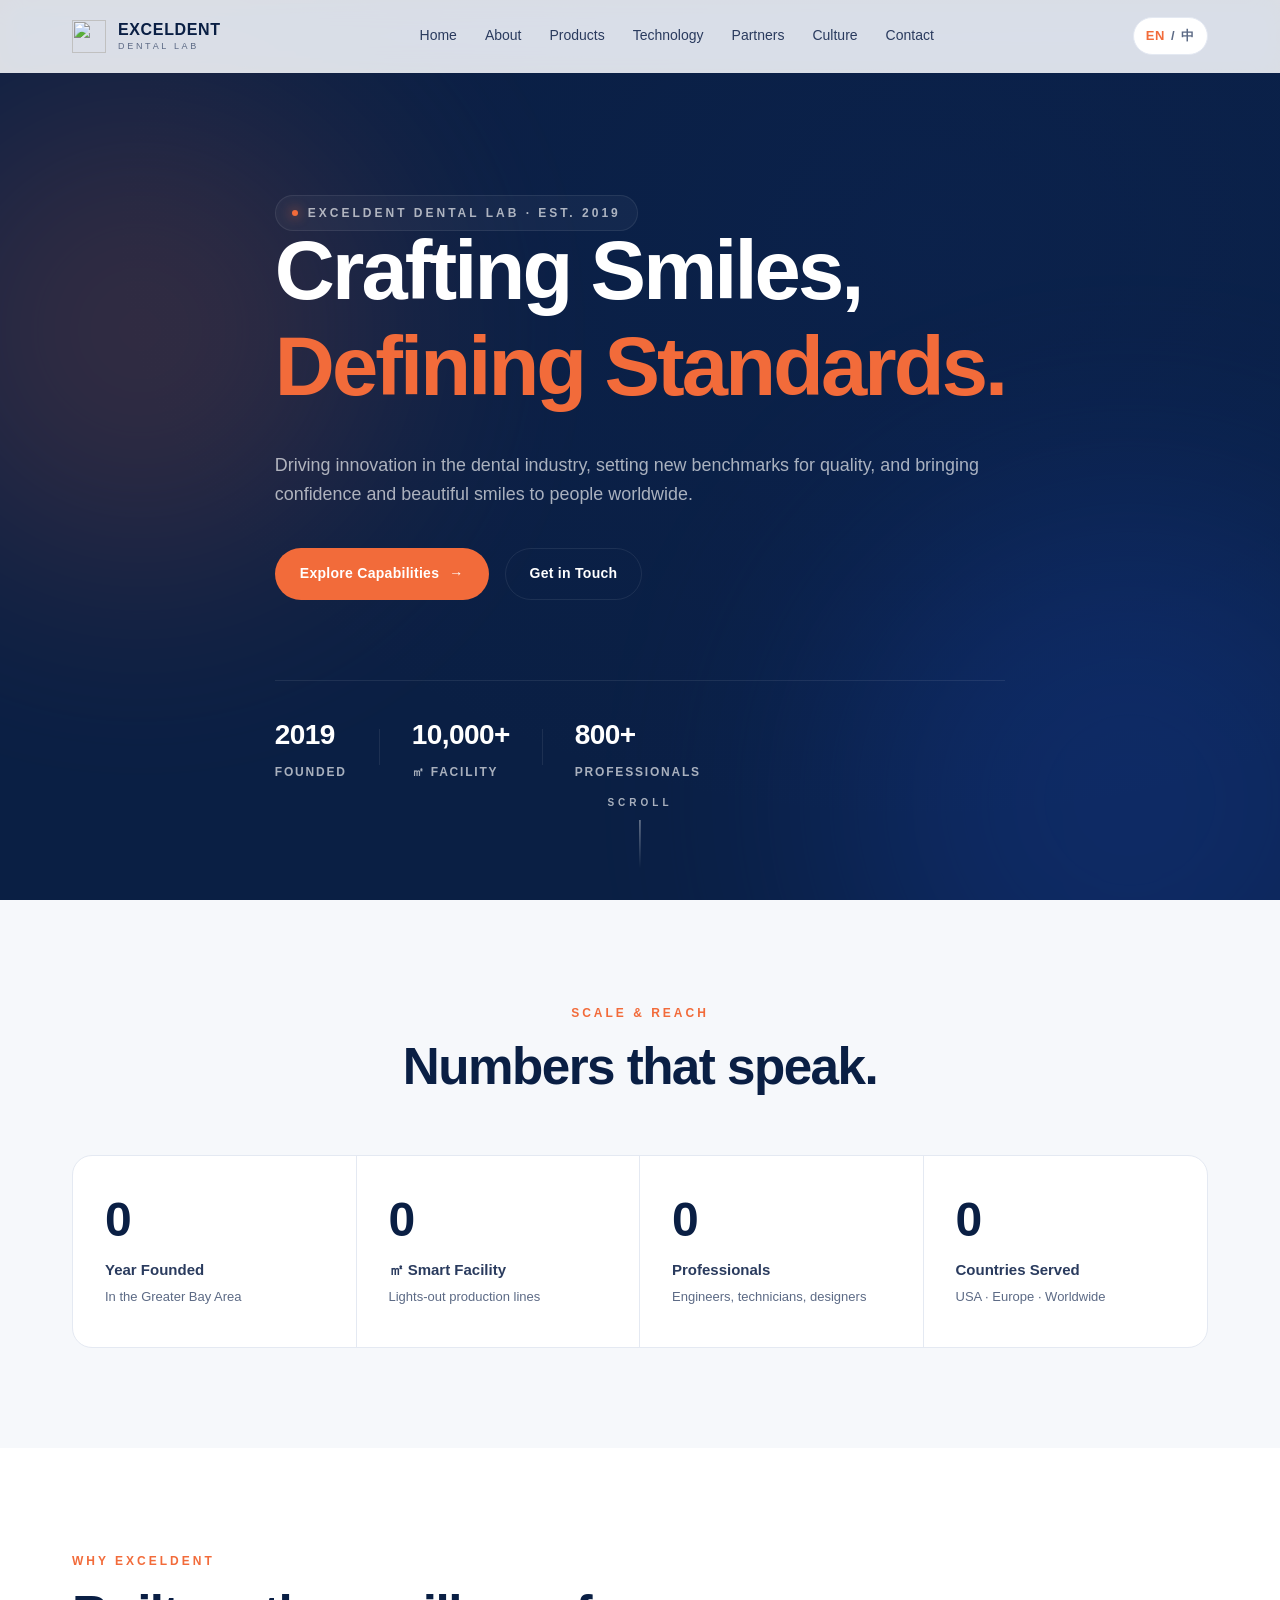
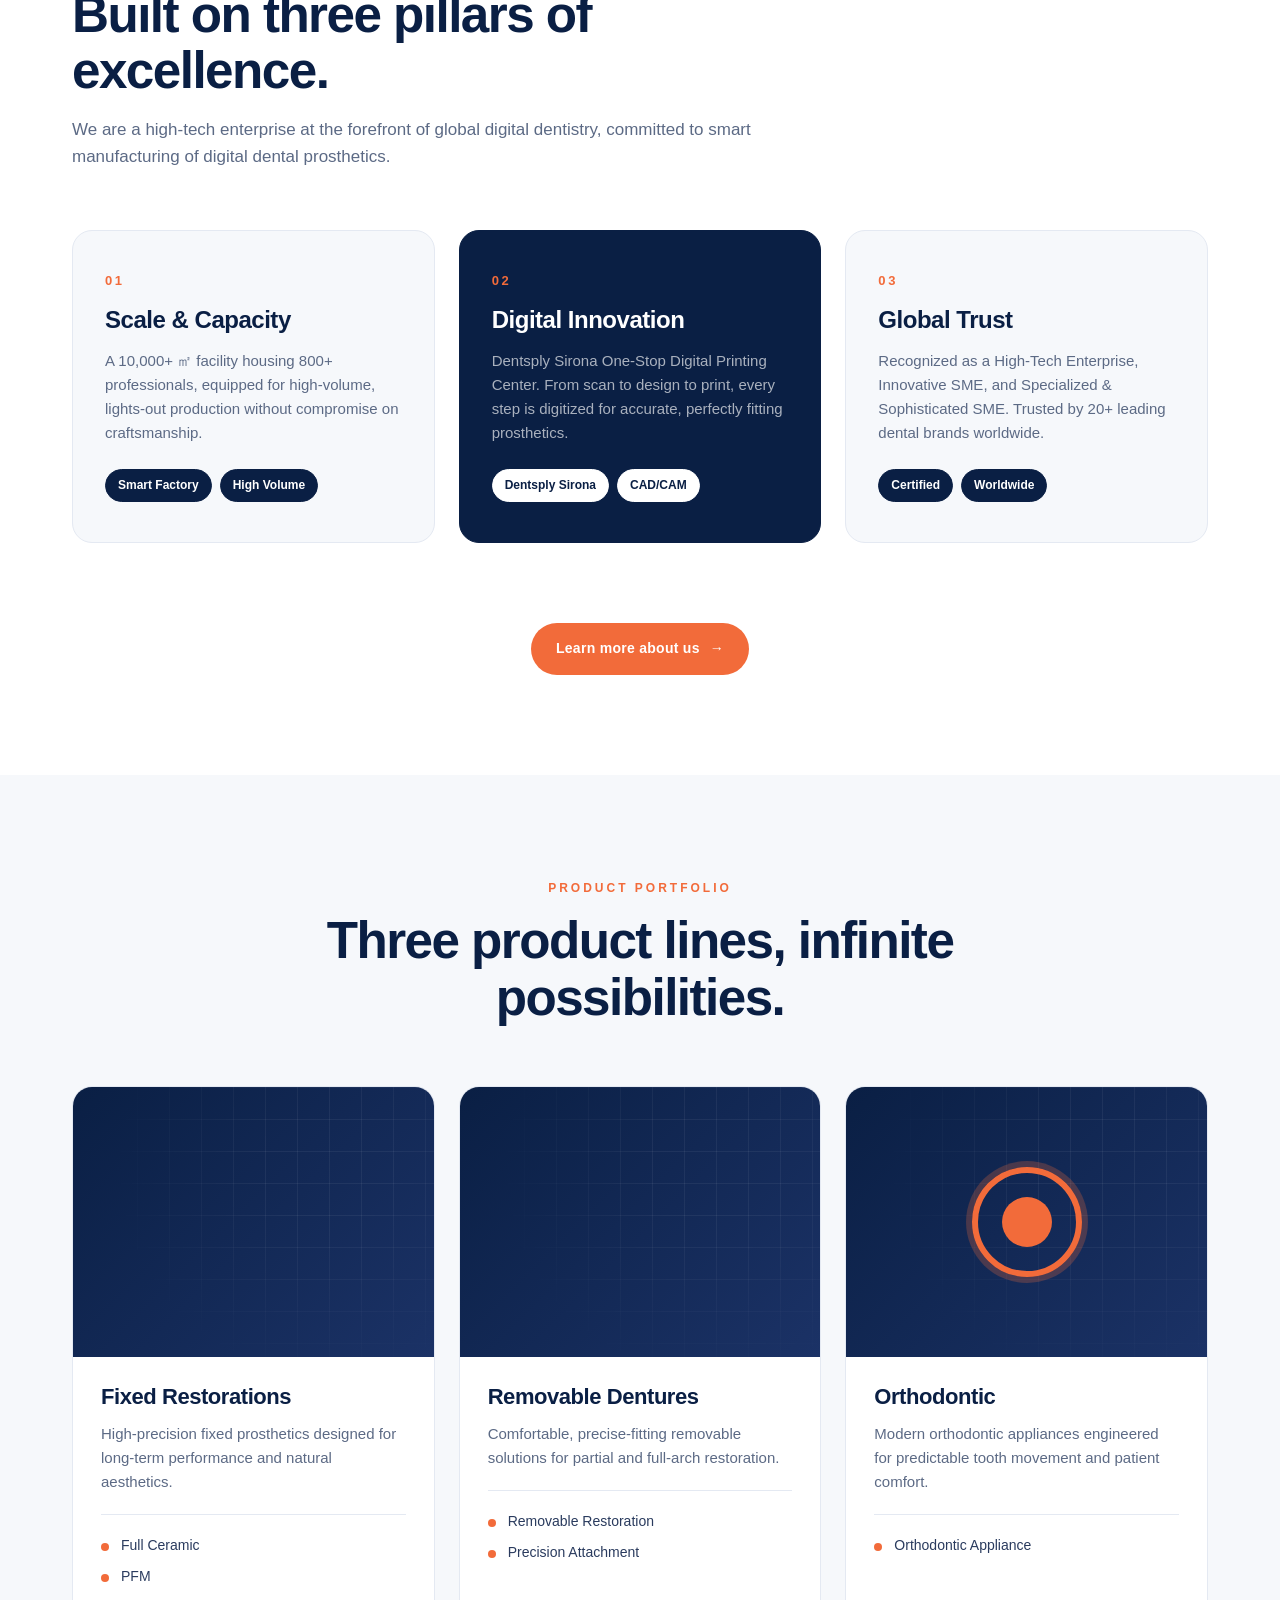
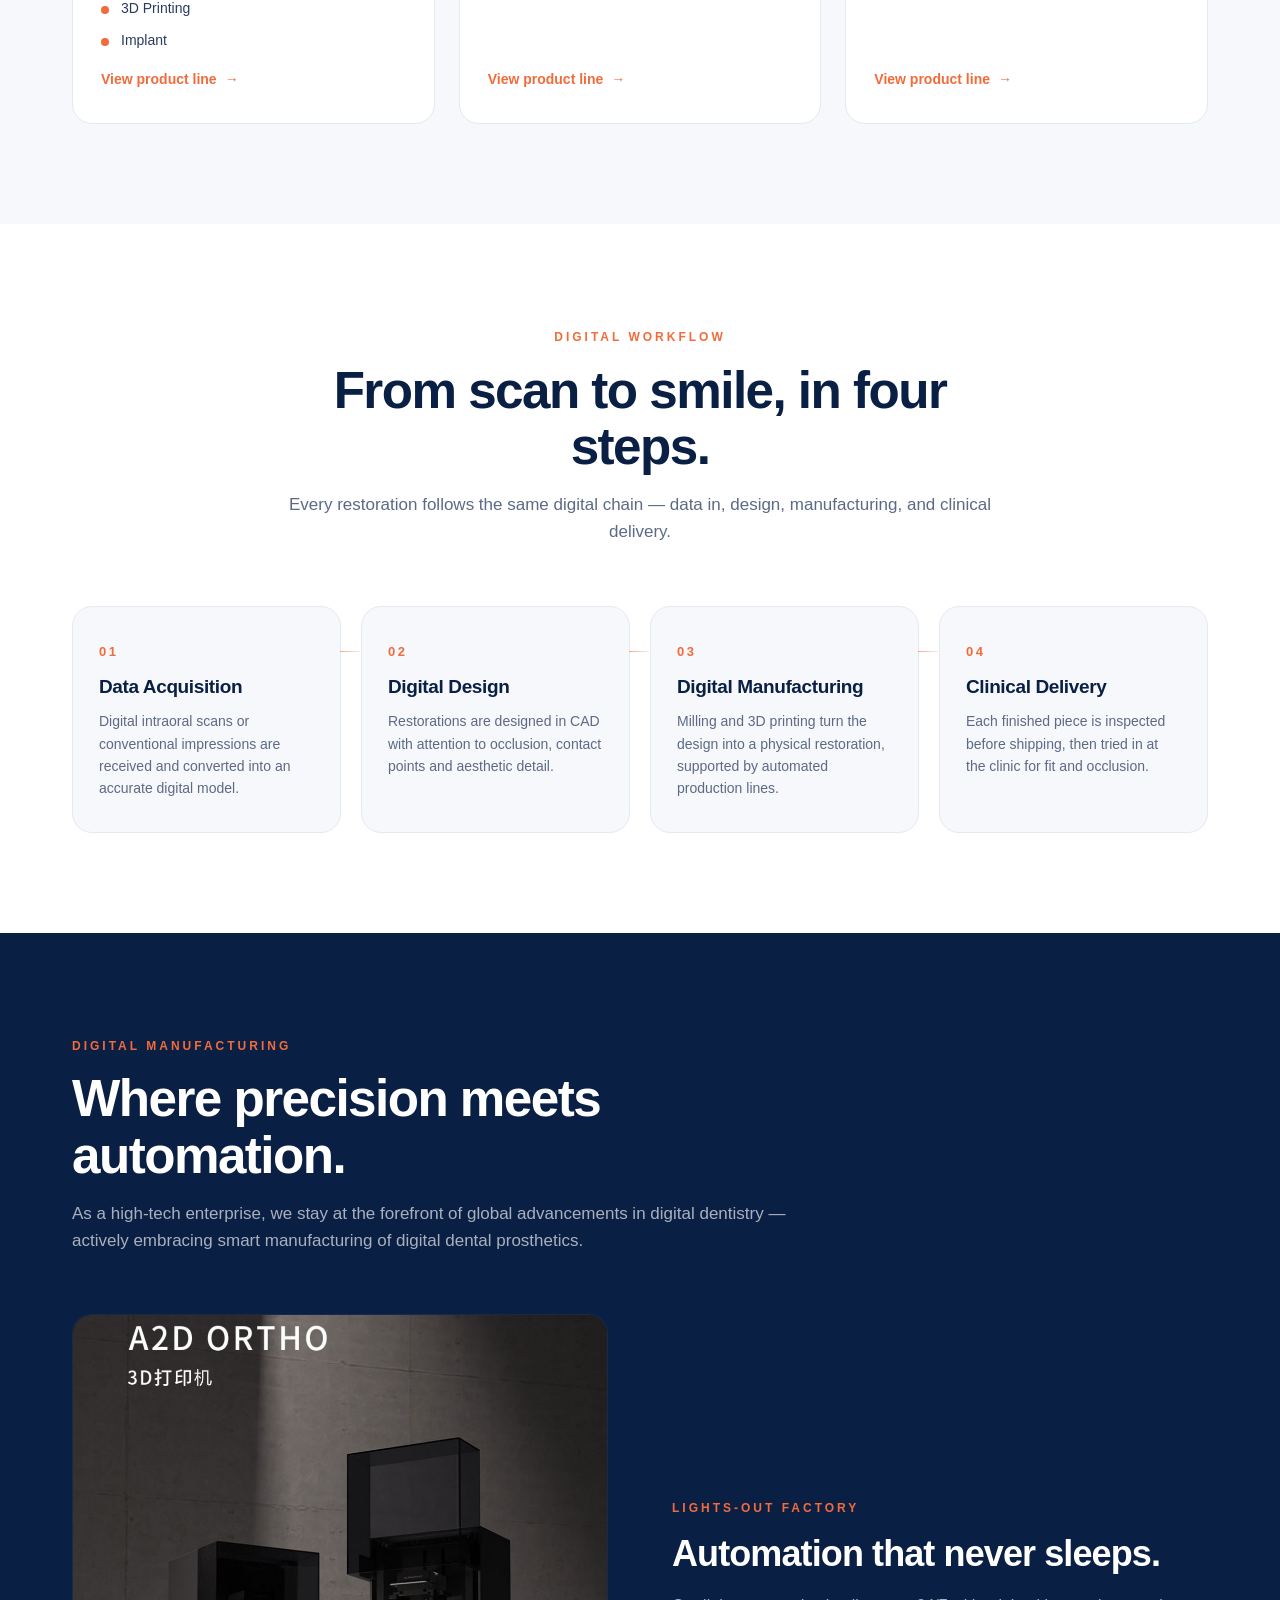
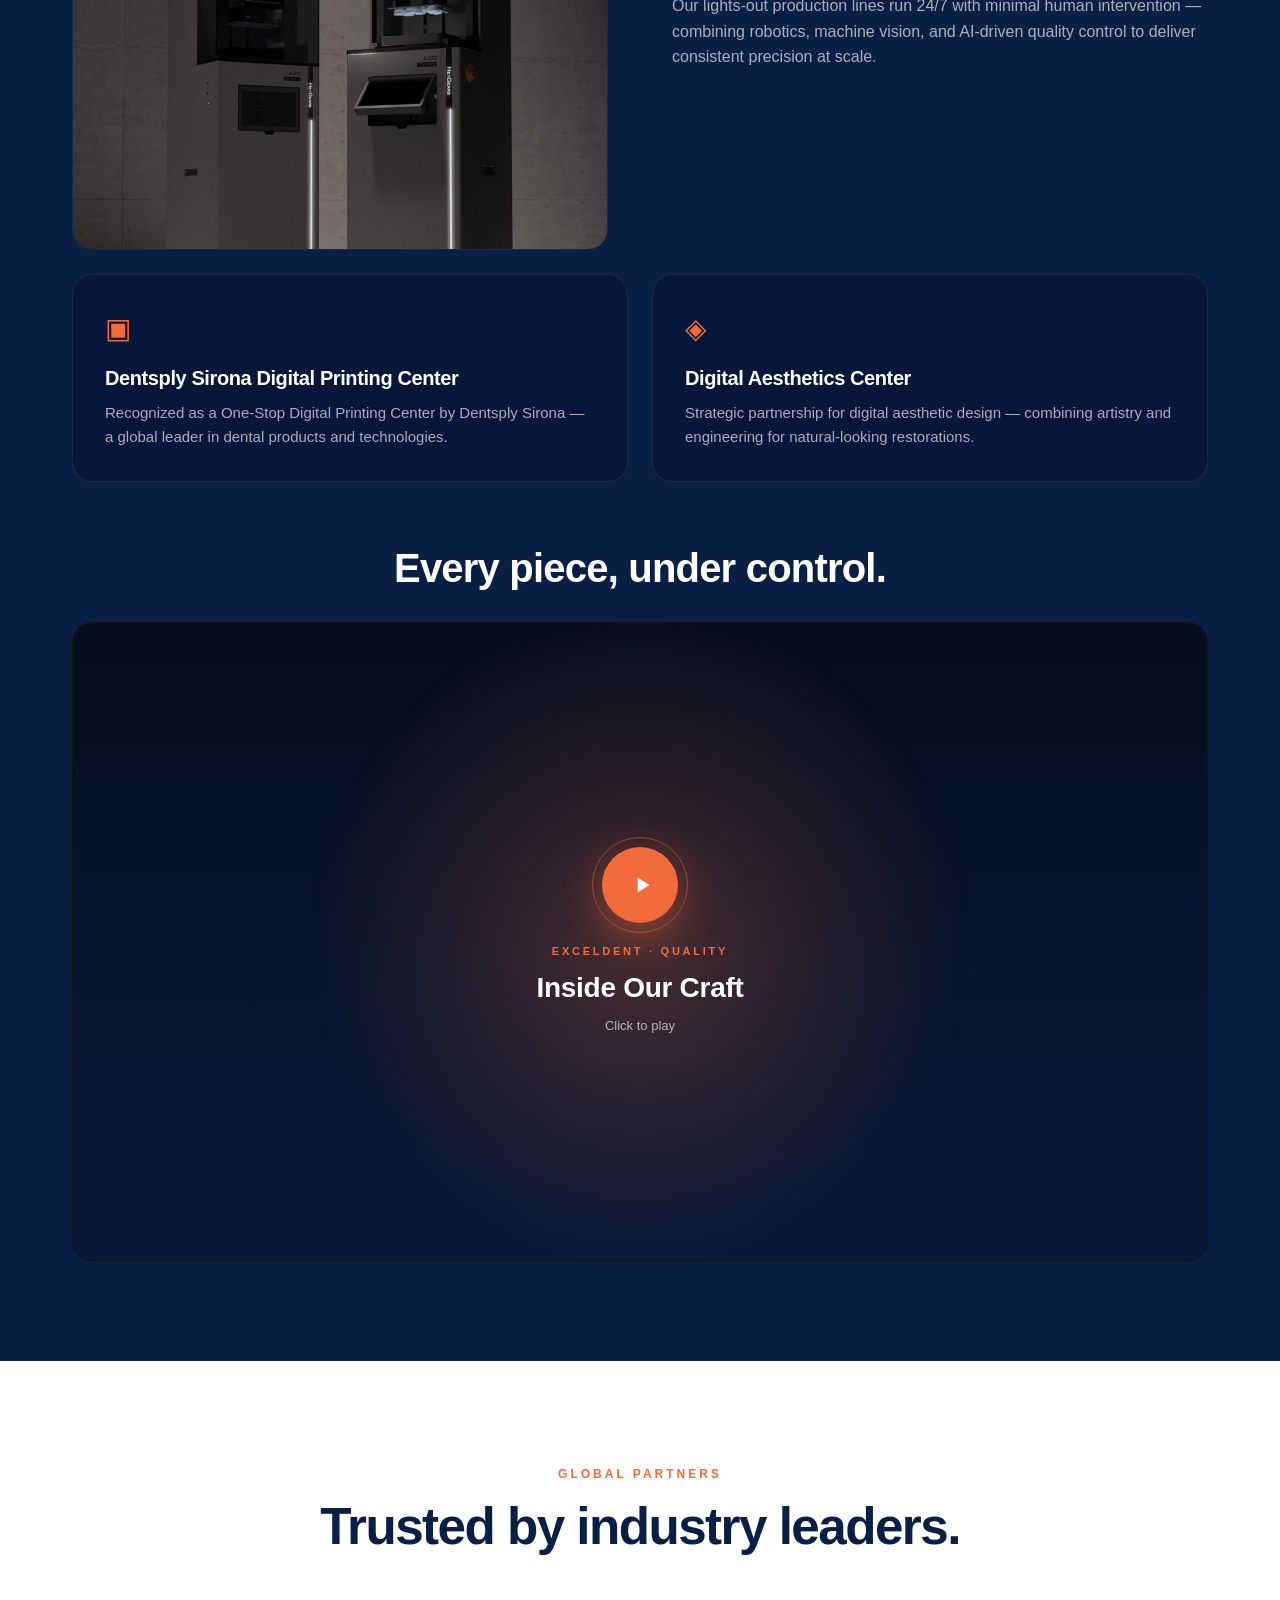
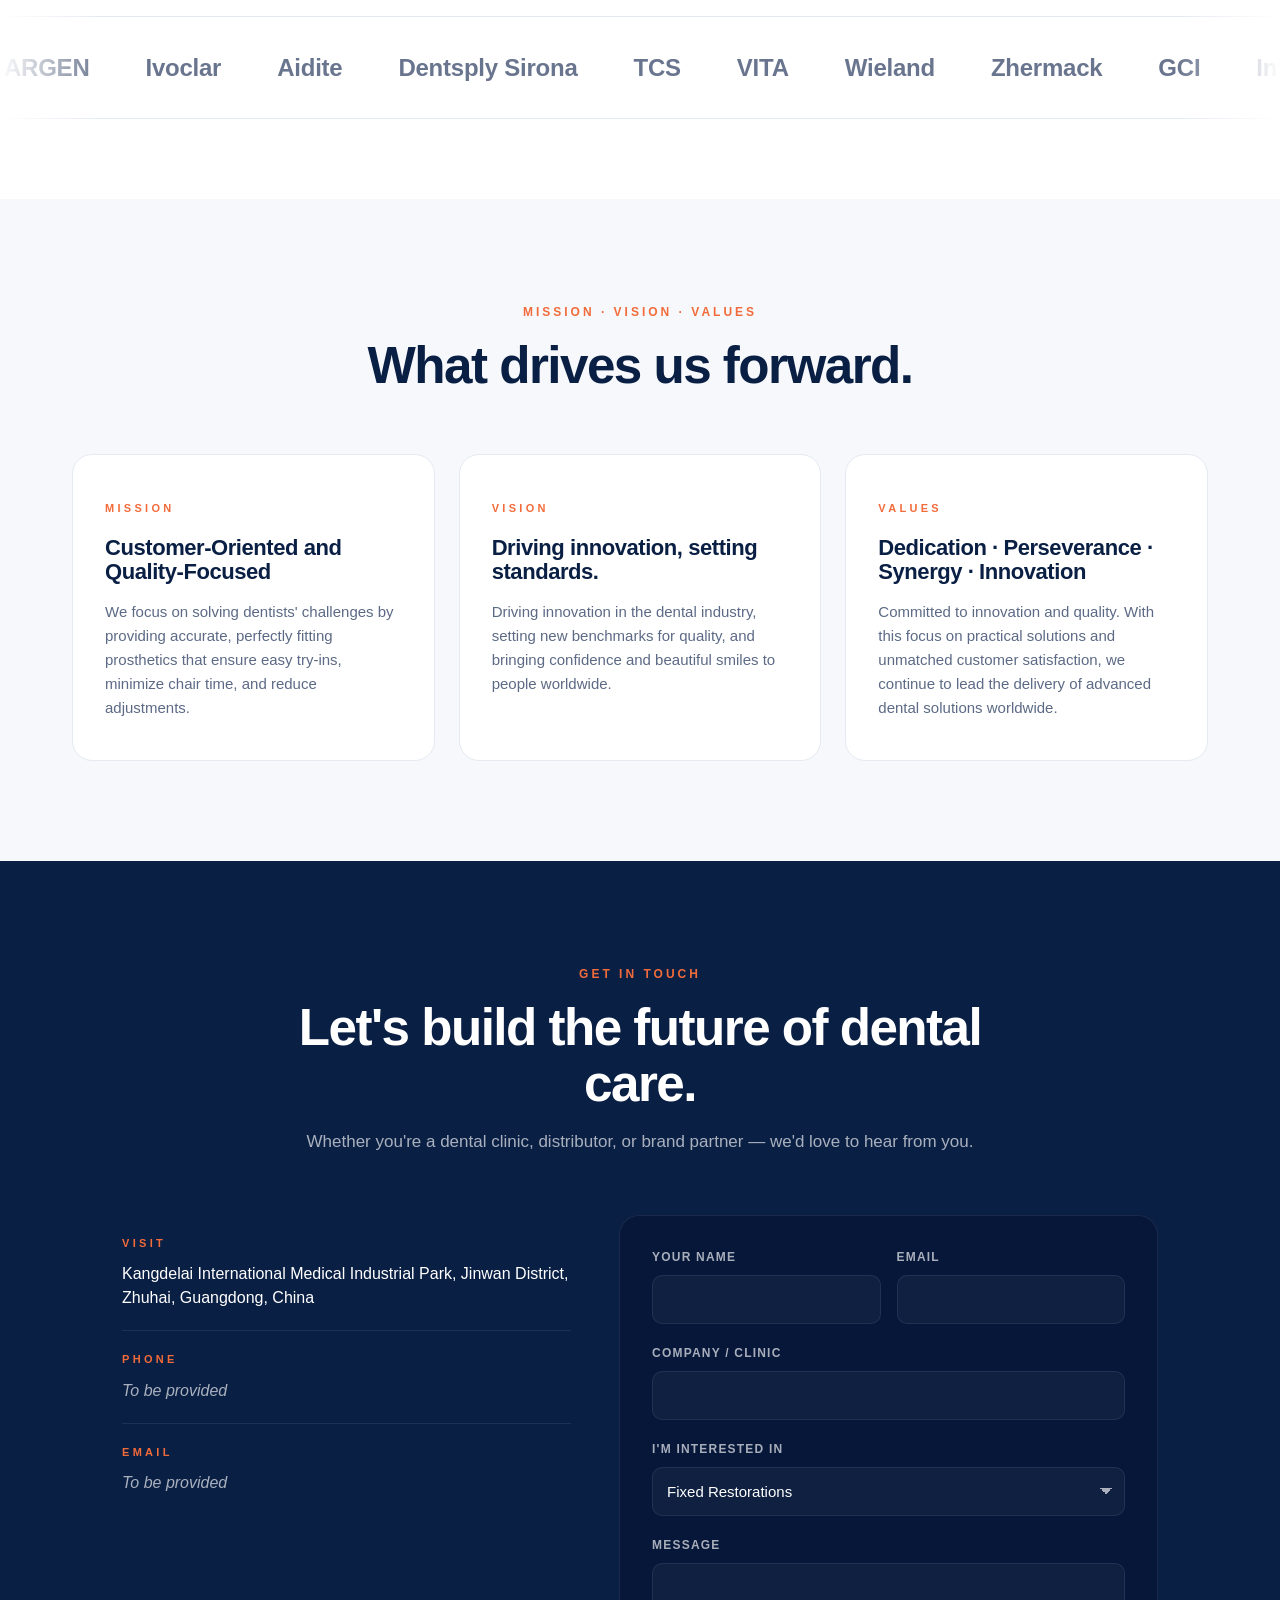
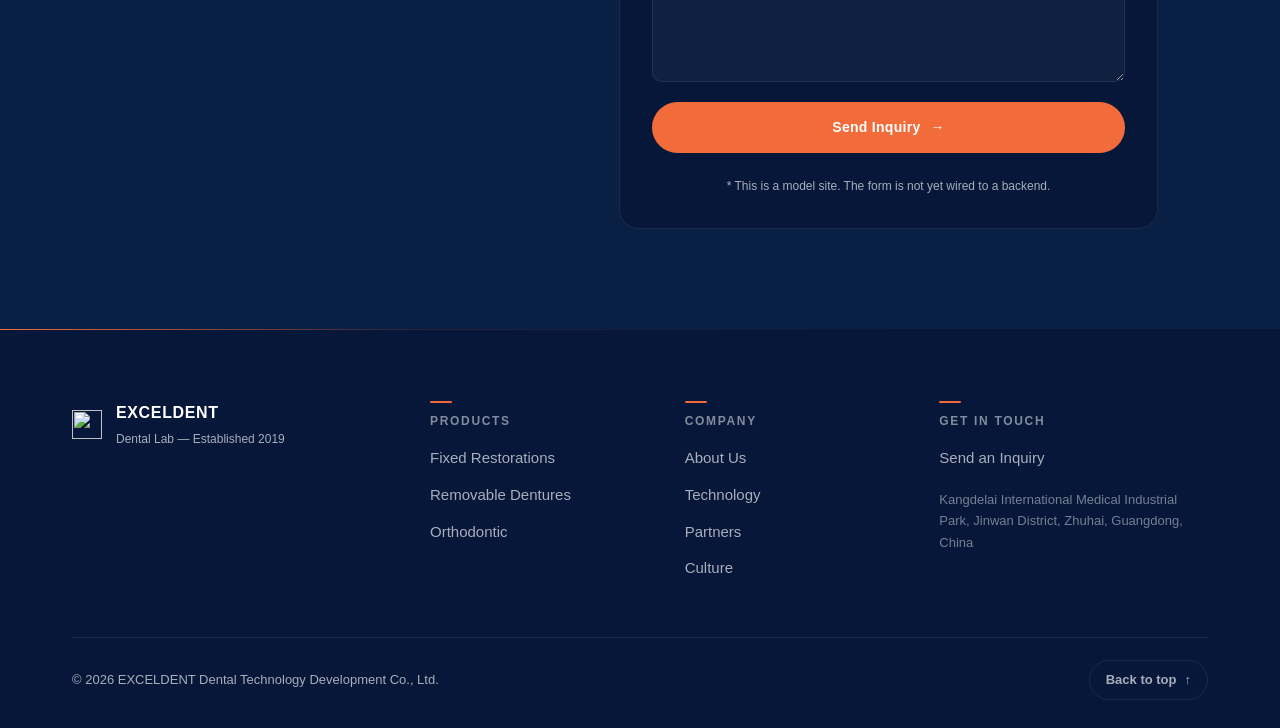
==== index.html @ 231241ab "feat: 黑灯工厂板块占位轨道图替换为 A2D ORTHO 3D 打印机实拍图（图内文字改简体）" ====
<!DOCTYPE html>
<html lang="en" data-lang="en">
<head>
  <meta charset="UTF-8" />
  <meta name="viewport" content="width=device-width, initial-scale=1.0" />
  <!-- 语言偏好恢复：必须在样式与内容渲染前执行，否则会「先闪英文再变中文」 -->
  <script>
    (function () {
      var L = 'en';
      try {
        var v = localStorage.getItem('exceldent-lang');
        if (v === 'cn' || v === 'en') L = v;
      } catch (e) { /* file:// 或隐私模式下不可用，保持默认英文 */ }
      document.documentElement.setAttribute('data-lang', L);
      document.documentElement.setAttribute('lang', L === 'cn' ? 'zh-CN' : 'en');
    })();
  </script>
  <title>EXCELDENT Dental Lab — High-End Custom Dental Prosthetics</title>
  <meta name="description" content="EXCELDENT Dental Technology Development Co., Ltd. — A high-tech enterprise specializing in high-end custom dental prosthetics for global markets, located in the Kangdelai International Medical Industrial Park, Zhuhai, China." />
  <!-- favicon：引用站内品牌钻石标识 PNG，无外部请求 -->
  <link rel="icon" type="image/png" href="assets/brand/diamond-logo.png" />
  <!-- hero 底图预加载：259 KB，避免首屏背景延迟出现 -->
  <link rel="preload" as="image" href="assets/video/poster.jpg" />
  <link rel="stylesheet" href="styles.css" />

  <!-- 首屏骨架：内联样式，不依赖 styles.css，HTML 一解析即可显示 -->
  <style>
    #boot {
      position: fixed; inset: 0; z-index: 9999; background: #0A1F44;
      display: flex; flex-direction: column;
      opacity: 0; visibility: hidden;
      transition: opacity .3s ease, visibility 0s .3s;
    }
    #boot.is-on { opacity: 1; visibility: visible; transition: opacity .18s ease; }
    #boot.done { opacity: 0; visibility: hidden; pointer-events: none; transition: opacity .45s ease, visibility 0s .45s; }
    #boot-bar {
      position: absolute; top: 0; left: 0; height: 2px; width: 24%;
      background: #F26B3A; transition: width .7s cubic-bezier(.3, .6, .3, 1);
    }
    #boot-in { padding: 104px 24px 0; max-width: 1200px; margin: 0 auto; width: 100%; box-sizing: border-box; }
    .bk { background: #16325e; border-radius: 6px; position: relative; overflow: hidden; }
    .bk::after {
      content: ""; position: absolute; inset: 0;
      background: linear-gradient(90deg, transparent, rgba(255,255,255,.13), transparent);
      transform: translateX(-100%); animation: bsw 1.4s infinite;
    }
    @keyframes bsw { to { transform: translateX(100%); } }
    @media (max-width: 640px) { #boot-in { padding: 84px 18px 0; } }
  </style>
  <script>
    (function () {
      var d = document.documentElement;
      // 只有 JS 可用时才启用「隐藏后淡入」的入场动画；JS 挂了内容依旧可见
      d.classList.add('js-anim');
      window.__animReady = false;
      // 延迟门槛：秒开时骨架根本不出现，避免闪一下反而更糟
      setTimeout(function () {
        if (window.__animReady) return;
        var b = document.getElementById('boot');
        if (b) { b.classList.add('is-on'); }
      }, 300);
      // 兜底：GSAP / app.js 迟迟没跑完 → 强制显示内容，页面不再空白
      setTimeout(function () {
        if (window.__animReady) return;
        d.classList.remove('js-anim');
        var b = document.getElementById('boot');
        if (b) b.classList.add('done');
      }, 2500);
    })();
  </script>
</head>
<body>

  <!-- ========== 首屏加载骨架 ========== -->
  <div id="boot" aria-hidden="true">
    <div id="boot-bar"></div>
    <div id="boot-in">
      <div style="display:flex;gap:10px;align-items:center;margin-bottom:56px">
        <div class="bk" style="width:32px;height:32px;border-radius:8px"></div>
        <div class="bk" style="width:112px;height:12px"></div>
      </div>
      <div class="bk" style="width:min(560px,82%);height:46px;margin-bottom:14px"></div>
      <div class="bk" style="width:min(380px,58%);height:46px;margin-bottom:30px"></div>
      <div class="bk" style="width:min(640px,92%);height:12px;margin-bottom:11px"></div>
      <div class="bk" style="width:min(500px,70%);height:12px;margin-bottom:42px"></div>
      <div style="display:flex;gap:12px;flex-wrap:wrap">
        <div class="bk" style="width:156px;height:50px;border-radius:25px"></div>
        <div class="bk" style="width:132px;height:50px;border-radius:25px"></div>
      </div>
    </div>
  </div>

  <!-- ========== Header / Navigation ========== -->
  <header class="site-header" id="site-header">
    <div class="container nav">
      <a href="#home" class="logo" aria-label="EXCELDENT Dental Lab">
        <span class="logo-mark" aria-hidden="true">
          <img src="assets/brand/diamond-logo.png" alt="" width="34" height="33" />
        </span>
        <span class="logo-text">
          <span class="logo-name">EXCELDENT</span>
          <span class="logo-sub" data-en="DENTAL LAB" data-cn="口腔实验室">DENTAL LAB</span>
        </span>
      </a>

      <nav class="nav-links" aria-label="Primary">
        <a href="#home" data-en="Home" data-cn="首页">Home</a>
        <a href="#about" data-en="About" data-cn="关于">About</a>
        <a href="#products" data-en="Products" data-cn="产品">Products</a>
        <a href="#technology" data-en="Technology" data-cn="智造">Technology</a>
        <a href="#partners" data-en="Partners" data-cn="伙伴">Partners</a>
        <a href="#culture" data-en="Culture" data-cn="文化">Culture</a>
        <a href="#contact" data-en="Contact" data-cn="联系">Contact</a>
      </nav>

      <div class="nav-actions">
        <button class="lang-toggle" id="lang-toggle" type="button" aria-label="Switch language">
          <span class="lang-opt lang-active" data-lang-opt="en">EN</span>
          <span class="lang-divider">/</span>
          <span class="lang-opt" data-lang-opt="cn">中</span>
        </button>
        <button class="nav-burger" id="nav-burger" type="button" aria-label="Toggle menu">
          <span></span><span></span><span></span>
        </button>
      </div>
    </div>
  </header>

  <main>

    <!-- ========== 01 · Hero ========== -->
    <section class="hero" id="home">
      <div class="hero-bg" aria-hidden="true">
        <div class="hero-photo"></div>
        <div class="hero-veil"></div>
        <div class="hero-glow hero-glow--orange"></div>
        <div class="hero-glow hero-glow--blue"></div>
      </div>

      <div class="container hero-content">
        <div class="hero-eyebrow reveal" data-glass>
          <span class="hero-eyebrow-dot"></span>
          <span data-en="EXCELDENT DENTAL LAB · EST. 2019" data-cn="优里卡齿科 · 始于 2019">EXCELDENT DENTAL LAB · EST. 2019</span>
        </div>

        <h1 class="hero-title">
          <span class="reveal-line" data-en="Crafting Smiles," data-cn="匠心义齿，">Crafting Smiles,</span>
          <span class="reveal-line hero-title-accent" data-en="Defining Standards." data-cn="树立标杆。">Defining Standards.</span>
        </h1>

        <p class="hero-lede reveal" data-en="Driving innovation in the dental industry, setting new benchmarks for quality, and bringing confidence and beautiful smiles to people worldwide." data-cn="以创新推动口腔行业发展，以品质树立行业新标杆，为人类带来自信与美丽笑容。">Driving innovation in the dental industry, setting new benchmarks for quality, and bringing confidence and beautiful smiles to people worldwide.</p>

        <div class="hero-ctas reveal">
          <a href="#products" class="btn btn-primary">
            <span data-en="Explore Capabilities" data-cn="了解能力">Explore Capabilities</span>
            <span class="btn-arrow" aria-hidden="true">→</span>
          </a>
          <a href="#contact" class="btn btn-ghost" data-glass data-en="Get in Touch" data-cn="联系我们">Get in Touch</a>
        </div>

        <div class="hero-meta reveal">
          <div class="hero-meta-item">
            <span class="hero-meta-num">2019</span>
            <span class="hero-meta-label" data-en="Founded" data-cn="成立">Founded</span>
          </div>
          <span class="hero-meta-divider" aria-hidden="true"></span>
          <div class="hero-meta-item">
            <span class="hero-meta-num">10,000+</span>
            <span class="hero-meta-label" data-en="㎡ Facility" data-cn="平方米厂房">㎡ Facility</span>
          </div>
          <span class="hero-meta-divider" aria-hidden="true"></span>
          <div class="hero-meta-item">
            <span class="hero-meta-num">800+</span>
            <span class="hero-meta-label" data-en="Professionals" data-cn="专业人才">Professionals</span>
          </div>
        </div>
      </div>

      <a href="#stats" class="scroll-cue" aria-label="Scroll to next section">
        <span data-en="SCROLL" data-cn="向下">SCROLL</span>
        <span class="scroll-cue-line"></span>
      </a>
    </section>

    <!-- ========== 02 · Stats / Numbers ========== -->
    <section class="stats" id="stats">
      <div class="container">
        <div class="section-head">
          <span class="section-eyebrow" data-en="SCALE & REACH" data-cn="规模与触达">SCALE & REACH</span>
          <h2 class="section-title" data-en="Numbers that speak." data-cn="数字说明一切。">Numbers that speak.</h2>
        </div>

        <div class="stats-grid">
          <div class="stat-card">
            <div class="stat-num"><span class="counter" data-target="2019">0</span></div>
            <div class="stat-label" data-en="Year Founded" data-cn="成立年份">Year Founded</div>
            <div class="stat-sub" data-en="In the Greater Bay Area" data-cn="扎根粤港澳大湾区">In the Greater Bay Area</div>
          </div>
          <div class="stat-card">
            <div class="stat-num"><span class="counter" data-target="10000" data-suffix="+">0</span></div>
            <div class="stat-label" data-en="㎡ Smart Facility" data-cn="平方米智能厂房">㎡ Smart Facility</div>
            <div class="stat-sub" data-en="Lights-out production lines" data-cn="黑灯工厂生产线">Lights-out production lines</div>
          </div>
          <div class="stat-card">
            <div class="stat-num"><span class="counter" data-target="800" data-suffix="+">0</span></div>
            <div class="stat-label" data-en="Professionals" data-cn="专业人才">Professionals</div>
            <div class="stat-sub" data-en="Engineers, technicians, designers" data-cn="工程师、技术员、设计师">Engineers, technicians, designers</div>
          </div>
          <div class="stat-card">
            <div class="stat-num"><span class="counter" data-target="30" data-suffix="+">0</span></div>
            <div class="stat-label" data-en="Countries Served" data-cn="服务国家">Countries Served</div>
            <div class="stat-sub" data-en="USA · Europe · Worldwide" data-cn="美国、欧洲及全球">USA · Europe · Worldwide</div>
          </div>
        </div>
      </div>
    </section>

    <!-- ========== 03 · About / Three Pillars ========== -->
    <section class="about" id="about">
      <div class="container">
        <div class="section-head section-head--left">
          <span class="section-eyebrow" data-en="WHY EXCELDENT" data-cn="为什么选择优里卡">WHY EXCELDENT</span>
          <h2 class="section-title" data-en="Built on three pillars of excellence." data-cn="三大支柱，铸就卓越。">Built on three pillars of excellence.</h2>
          <p class="section-lede" data-en="We are a high-tech enterprise at the forefront of global digital dentistry, committed to smart manufacturing of digital dental prosthetics." data-cn="作为一家高新技术企业，我们紧跟全球口腔数字化发展步伐，专注于数字化义齿智能制造方向。">We are a high-tech enterprise at the forefront of global digital dentistry, committed to smart manufacturing of digital dental prosthetics.</p>
        </div>

        <div class="pillars">
          <article class="pillar">
            <div class="pillar-num">01</div>
            <h3 class="pillar-title" data-en="Scale & Capacity" data-cn="规模与产能">Scale & Capacity</h3>
            <p class="pillar-text" data-en="A 10,000+ ㎡ facility housing 800+ professionals, equipped for high-volume, lights-out production without compromise on craftsmanship." data-cn="10,000+ 平方米的智能厂房，800+ 专业人才团队，配备黑灯自动化生产线，规模化交付的同时不牺牲工艺精度。">A 10,000+ ㎡ facility housing 800+ professionals, equipped for high-volume, lights-out production without compromise on craftsmanship.</p>
            <ul class="pillar-tags">
              <li data-en="Smart Factory" data-cn="智能工厂">Smart Factory</li>
              <li data-en="High Volume" data-cn="高产能">High Volume</li>
            </ul>
          </article>

          <article class="pillar pillar--accent">
            <div class="pillar-num">02</div>
            <h3 class="pillar-title" data-en="Digital Innovation" data-cn="数字化创新">Digital Innovation</h3>
            <p class="pillar-text" data-en="Dentsply Sirona One-Stop Digital Printing Center. From scan to design to print, every step is digitized for accurate, perfectly fitting prosthetics." data-cn="登士柏西诺德一站式数字化打印中心。从扫描、设计到打印，每一步都数字化，确保精准贴合的修复体。">Dentsply Sirona One-Stop Digital Printing Center. From scan to design to print, every step is digitized for accurate, perfectly fitting prosthetics.</p>
            <ul class="pillar-tags">
              <li data-en="Dentsply Sirona" data-cn="登士柏西诺德">Dentsply Sirona</li>
              <li data-en="CAD/CAM" data-cn="CAD/CAM">CAD/CAM</li>
            </ul>
          </article>

          <article class="pillar">
            <div class="pillar-num">03</div>
            <h3 class="pillar-title" data-en="Global Trust" data-cn="全球信任">Global Trust</h3>
            <p class="pillar-text" data-en="Recognized as a High-Tech Enterprise, Innovative SME, and Specialized & Sophisticated SME. Trusted by 20+ leading dental brands worldwide." data-cn="国家高新技术企业、专精特新中小企业、创新型中小企业。与全球 20+ 顶级口腔品牌建立深度合作。">Recognized as a High-Tech Enterprise, Innovative SME, and Specialized & Sophisticated SME. Trusted by 20+ leading dental brands worldwide.</p>
            <ul class="pillar-tags">
              <li data-en="Certified" data-cn="官方认证">Certified</li>
              <li data-en="Worldwide" data-cn="全球服务">Worldwide</li>
            </ul>
          </article>
        </div>

        <div class="about-more">
          <a class="btn btn-primary" href="about.html">
            <span data-en="Learn more about us" data-cn="了解企业简介">Learn more about us</span>
            <span class="btn-arrow" aria-hidden="true">→</span>
          </a>
        </div>
      </div>
    </section>

    <!-- ========== 04 · Products & Capabilities ========== -->
    <section class="products" id="products">
      <div class="container">
        <div class="section-head">
          <span class="section-eyebrow" data-en="PRODUCT PORTFOLIO" data-cn="产品矩阵">PRODUCT PORTFOLIO</span>
          <h2 class="section-title" data-en="Three product lines, infinite possibilities." data-cn="三大产品线，无限可能。">Three product lines, infinite possibilities.</h2>
        </div>

        <div class="product-grid">

          <a class="product-card" id="p-fixed" href="product.html?line=fixed">
            <div class="product-visual product-visual--1 product-visual--image" aria-hidden="true">
              <img class="product-img" src="assets/products/fixed.png" alt="" loading="lazy" decoding="async">
            </div>
            <div class="product-meta">
              <h3 class="product-title" data-en="Fixed Restorations" data-cn="固定修复体">Fixed Restorations</h3>
              <p class="product-text" data-en="High-precision fixed prosthetics designed for long-term performance and natural aesthetics." data-cn="高精度固定修复体，长久耐用，自然美观。">High-precision fixed prosthetics designed for long-term performance and natural aesthetics.</p>
              <ul class="product-list">
                <li data-en="Full Ceramic" data-cn="全瓷系列">Full Ceramic</li>
                <li data-en="PFM" data-cn="烤瓷系列">PFM</li>
                <li data-en="3D Printing" data-cn="3D 打印">3D Printing</li>
                <li data-en="Implant" data-cn="种植修复">Implant</li>
              </ul>
              <span class="product-more"><span data-en="View product line" data-cn="查看产品线">View product line</span><span class="product-more-arrow" aria-hidden="true">→</span></span>
            </div>
          </a>

          <a class="product-card" id="p-removable" href="product.html?line=removable">
            <div class="product-visual product-visual--2 product-visual--image" aria-hidden="true">
              <img class="product-img" src="assets/products/removable.png" alt="" loading="lazy" decoding="async">
            </div>
            <div class="product-meta">
              <h3 class="product-title" data-en="Removable Dentures" data-cn="活动可摘义齿">Removable Dentures</h3>
              <p class="product-text" data-en="Comfortable, precise-fitting removable solutions for partial and full-arch restoration." data-cn="舒适、精准贴合的可摘义齿方案，覆盖局部与全口修复。">Comfortable, precise-fitting removable solutions for partial and full-arch restoration.</p>
              <ul class="product-list">
                <li data-en="Removable Restoration" data-cn="活动修复">Removable Restoration</li>
                <li data-en="Precision Attachment" data-cn="精密附件">Precision Attachment</li>
              </ul>
              <span class="product-more"><span data-en="View product line" data-cn="查看产品线">View product line</span><span class="product-more-arrow" aria-hidden="true">→</span></span>
            </div>
          </a>

          <a class="product-card" id="p-ortho" href="product.html?line=ortho">
            <div class="product-visual product-visual--3" aria-hidden="true">
              <div class="product-glyph"></div>
            </div>
            <div class="product-meta">
              <h3 class="product-title" data-en="Orthodontic" data-cn="正畸产品线">Orthodontic</h3>
              <p class="product-text" data-en="Modern orthodontic appliances engineered for predictable tooth movement and patient comfort." data-cn="现代正畸产品，可预测的牙齿移动与舒适的佩戴体验。">Modern orthodontic appliances engineered for predictable tooth movement and patient comfort.</p>
              <ul class="product-list">
                <li data-en="Orthodontic Appliance" data-cn="矫正装置">Orthodontic Appliance</li>
              </ul>
              <span class="product-more"><span data-en="View product line" data-cn="查看产品线">View product line</span><span class="product-more-arrow" aria-hidden="true">→</span></span>
            </div>
          </a>

        </div>
      </div>
    </section>

    <!-- ========== 04.5 · Digital Workflow / 工艺流程 ========== -->
    <section class="process" id="process">
      <div class="container">
        <div class="section-head">
          <span class="section-eyebrow" data-en="DIGITAL WORKFLOW" data-cn="数字化工艺流程">DIGITAL WORKFLOW</span>
          <h2 class="section-title" data-en="From scan to smile, in four steps." data-cn="从扫描到笑容，只需四步。">From scan to smile, in four steps.</h2>
          <p class="section-lede" data-en="Every restoration follows the same digital chain — data in, design, manufacturing, and clinical delivery." data-cn="每一件修复体都走同一条数字化链路——数据采集、设计、加工，直至临床应用。">Every restoration follows the same digital chain — data in, design, manufacturing, and clinical delivery.</p>
        </div>

        <ol class="process-steps">
          <li class="process-step">
            <span class="process-num">01</span>
            <h3 class="process-title" data-en="Data Acquisition" data-cn="数据采集">Data Acquisition</h3>
            <p class="process-text" data-en="Digital intraoral scans or conventional impressions are received and converted into an accurate digital model." data-cn="接收口内扫描数据或传统印模，转化为精准的数字化模型。">Digital intraoral scans or conventional impressions are received and converted into an accurate digital model.</p>
          </li>
          <li class="process-step">
            <span class="process-num">02</span>
            <h3 class="process-title" data-en="Digital Design" data-cn="数字设计">Digital Design</h3>
            <p class="process-text" data-en="Restorations are designed in CAD with attention to occlusion, contact points and aesthetic detail." data-cn="在 CAD 环境中完成修复体设计，兼顾咬合、邻接与美学细节。">Restorations are designed in CAD with attention to occlusion, contact points and aesthetic detail.</p>
          </li>
          <li class="process-step">
            <span class="process-num">03</span>
            <h3 class="process-title" data-en="Digital Manufacturing" data-cn="数字加工">Digital Manufacturing</h3>
            <p class="process-text" data-en="Milling and 3D printing turn the design into a physical restoration, supported by automated production lines." data-cn="通过切削与 3D 打印将设计转化为实体修复体，并由自动化产线承接。">Milling and 3D printing turn the design into a physical restoration, supported by automated production lines.</p>
          </li>
          <li class="process-step">
            <span class="process-num">04</span>
            <h3 class="process-title" data-en="Clinical Delivery" data-cn="临床应用">Clinical Delivery</h3>
            <p class="process-text" data-en="Each finished piece is inspected before shipping, then tried in at the clinic for fit and occlusion." data-cn="成品检验后出库，在临床端完成试戴与咬合确认。">Each finished piece is inspected before shipping, then tried in at the clinic for fit and occlusion.</p>
          </li>
        </ol>

        <p class="process-note cn-only" data-en="Demo note: step names and descriptions follow the industry-standard four-step flow — to be checked against the company's actual production process." data-cn="演示说明：步骤名称与描述采用行业通用四步流程，需按公司实际生产流程核对。">演示说明：步骤名称与描述采用行业通用四步流程，需按公司实际生产流程核对。</p>
      </div>
    </section>

    <!-- ========== 05 · Technology / Manufacturing ========== -->
    <section class="technology" id="technology">
      <div class="container">
        <div class="section-head section-head--left">
          <span class="section-eyebrow" data-en="DIGITAL MANUFACTURING" data-cn="数字化智造">DIGITAL MANUFACTURING</span>
          <h2 class="section-title" data-en="Where precision meets automation." data-cn="精密智造，自动化未来。">Where precision meets automation.</h2>
          <p class="section-lede" data-en="As a high-tech enterprise, we stay at the forefront of global advancements in digital dentistry — actively embracing smart manufacturing of digital dental prosthetics." data-cn="作为一家高新技术企业，我们紧跟全球口腔数字化发展步伐，专注于数字化义齿智能制造方向。">As a high-tech enterprise, we stay at the forefront of global advancements in digital dentistry — actively embracing smart manufacturing of digital dental prosthetics.</p>
        </div>

        <div class="tech-feature">
          <div class="tech-feature-media">
            <img class="tech-feature-img" src="assets/tech/a2d-ortho.jpg" alt="A2D ORTHO 3D printer" loading="lazy">
          </div>
          <div class="tech-feature-body">
            <span class="tech-feature-tag" data-en="LIGHTS-OUT FACTORY" data-cn="黑灯工厂">LIGHTS-OUT FACTORY</span>
            <h3 class="tech-feature-title" data-en="Automation that never sleeps." data-cn="自动化，永不停歇。">Automation that never sleeps.</h3>
            <p class="tech-feature-text" data-en="Our lights-out production lines run 24/7 with minimal human intervention — combining robotics, machine vision, and AI-driven quality control to deliver consistent precision at scale." data-cn="黑灯生产线 24 小时不间断运行，最小化人工干预——结合机器人、机器视觉和 AI 质量控制，在规模化生产中保持始终如一的精度。">Our lights-out production lines run 24/7 with minimal human intervention — combining robotics, machine vision, and AI-driven quality control to deliver consistent precision at scale.</p>
          </div>
        </div>

        <div class="tech-secondary">
          <div class="tech-card">
            <div class="tech-card-icon" aria-hidden="true">▣</div>
            <h4 data-en="Dentsply Sirona Digital Printing Center" data-cn="登士柏西诺德数字化打印中心">Dentsply Sirona Digital Printing Center</h4>
            <p data-en="Recognized as a One-Stop Digital Printing Center by Dentsply Sirona — a global leader in dental products and technologies." data-cn="被登士柏西诺德认定为"一站式数字化打印中心"——全球口腔产品与技术领导者。">Recognized as a One-Stop Digital Printing Center by Dentsply Sirona — a global leader in dental products and technologies.</p>
          </div>
          <div class="tech-card">
            <div class="tech-card-icon" aria-hidden="true">◈</div>
            <h4 data-en="Digital Aesthetics Center" data-cn="数字美学共享中心">Digital Aesthetics Center</h4>
            <p data-en="Strategic partnership for digital aesthetic design — combining artistry and engineering for natural-looking restorations." data-cn="数字美学战略合作——将艺术美感与工程精度结合，打造自然逼真的修复体。">Strategic partnership for digital aesthetic design — combining artistry and engineering for natural-looking restorations.</p>
          </div>
        </div>

        <!-- Video Feature -->
        <div class="tech-video reveal">
          <div class="tech-video-head">
            <h3 class="tech-video-title" data-en="Every piece, under control." data-cn="每一件，皆在掌控。">Every piece, under control.</h3>
          </div>

          <div class="video-frame" id="video-frame">
            <video
              class="video-el"
              id="quality-video"
              poster="assets/video/poster.jpg"
              preload="none"
              playsinline
            >
              <source src="assets/video/exceldent-quality-1080p.mp4" type="video/mp4" />
            </video>

            <button class="video-cover" id="video-cover" type="button" aria-label="Play video">
              <span class="video-cover-glow" aria-hidden="true"></span>
              <span class="video-play" aria-hidden="true">
                <svg viewBox="0 0 24 24" width="26" height="26" fill="currentColor">
                  <path d="M8 5v14l11-7z" />
                </svg>
              </span>
              <span class="video-cover-text">
                <span class="video-cover-eyebrow" data-en="EXCELDENT · QUALITY" data-cn="EXCELDENT · 品质篇">EXCELDENT · QUALITY</span>
                <span class="video-cover-title" data-en="Inside Our Craft" data-cn="走进我们的工艺">Inside Our Craft</span>
                <span class="video-cover-meta" data-en="Click to play" data-cn="点击播放">Click to play</span>
              </span>
            </button>

            <div class="video-loading" id="video-loading" aria-hidden="true">
              <span class="video-spinner"></span>
              <span class="video-loading-text" data-en="Loading video…" data-cn="视频加载中…">Loading video…</span>
            </div>
          </div>
        </div>
      </div>
    </section>

    <!-- ========== 06 · Partners ========== -->
    <section class="partners" id="partners">
      <div class="container">
        <div class="section-head">
          <span class="section-eyebrow" data-en="GLOBAL PARTNERS" data-cn="全球伙伴">GLOBAL PARTNERS</span>
          <h2 class="section-title" data-en="Trusted by industry leaders." data-cn="全球行业领袖的选择。">Trusted by industry leaders.</h2>
        </div>
      </div>

      <!-- Marquee -->
      <div class="marquee" aria-hidden="true">
        <div class="marquee-track">
          <span class="marquee-item">ARGEN</span>
          <span class="marquee-item">Ivoclar</span>
          <span class="marquee-item">Aidite</span>
          <span class="marquee-item">Dentsply Sirona</span>
          <span class="marquee-item">TCS</span>
          <span class="marquee-item">VITA</span>
          <span class="marquee-item">Wieland</span>
          <span class="marquee-item">Zhermack</span>
          <span class="marquee-item">GCI</span>
          <span class="marquee-item">Inveron</span>
          <span class="marquee-item">Dreve</span>
          <span class="marquee-item">YAMAHACHI</span>
          <span class="marquee-item">BEGO</span>
          <span class="marquee-item">CHAMULON</span>
          <span class="marquee-item">中航翔通</span>
          <span class="marquee-item">CEKA PRECI-LINE</span>
          <span class="marquee-item">Renfert</span>
          <span class="marquee-item">Valplast</span>
          <span class="marquee-item">Lava™</span>
          <span class="marquee-item">DENTALIUM</span>
          <span class="marquee-item">椅邦</span>
          <!-- duplicate for seamless loop -->
          <span class="marquee-item">ARGEN</span>
          <span class="marquee-item">Ivoclar</span>
          <span class="marquee-item">Aidite</span>
          <span class="marquee-item">Dentsply Sirona</span>
          <span class="marquee-item">TCS</span>
          <span class="marquee-item">VITA</span>
          <span class="marquee-item">Wieland</span>
          <span class="marquee-item">Zhermack</span>
          <span class="marquee-item">GCI</span>
          <span class="marquee-item">Inveron</span>
          <span class="marquee-item">Dreve</span>
          <span class="marquee-item">YAMAHACHI</span>
          <span class="marquee-item">BEGO</span>
          <span class="marquee-item">CHAMULON</span>
          <span class="marquee-item">中航翔通</span>
          <span class="marquee-item">CEKA PRECI-LINE</span>
          <span class="marquee-item">Renfert</span>
          <span class="marquee-item">Valplast</span>
          <span class="marquee-item">Lava™</span>
          <span class="marquee-item">DENTALIUM</span>
          <span class="marquee-item">椅邦</span>
        </div>
      </div>
    </section>

    <!-- ========== 07 · Culture ========== -->
    <section class="culture" id="culture">
      <div class="container">
        <div class="section-head">
          <span class="section-eyebrow" data-en="MISSION · VISION · VALUES" data-cn="使命 · 愿景 · 价值观">MISSION · VISION · VALUES</span>
          <h2 class="section-title" data-en="What drives us forward." data-cn="驱动我们前行的力量。">What drives us forward.</h2>
        </div>

        <div class="culture-grid">
          <article class="culture-card culture-card--mission">
            <span class="culture-label" data-en="MISSION" data-cn="企业使命">MISSION</span>
            <h3 class="culture-title" data-en="Customer-Oriented and Quality-Focused" data-cn="以客户为导向，以质量为核心">Customer-Oriented and Quality-Focused</h3>
            <p class="culture-text" data-en="We focus on solving dentists' challenges by providing accurate, perfectly fitting prosthetics that ensure easy try-ins, minimize chair time, and reduce adjustments." data-cn="我们致力于解决牙医的痛点，通过提供精准、美契合的修复体，确保试戴顺利、减少椅旁时间、减少调整。">We focus on solving dentists' challenges by providing accurate, perfectly fitting prosthetics that ensure easy try-ins, minimize chair time, and reduce adjustments.</p>
          </article>

          <article class="culture-card culture-card--vision">
            <span class="culture-label" data-en="VISION" data-cn="企业愿景">VISION</span>
            <h3 class="culture-title" data-en="Driving innovation, setting standards." data-cn="以创新推动行业，以品质树立标杆。">Driving innovation, setting standards.</h3>
            <p class="culture-text" data-en="Driving innovation in the dental industry, setting new benchmarks for quality, and bringing confidence and beautiful smiles to people worldwide." data-cn="以创新推动口腔行业发展，以品质树立行业新标杆，为人类带来自信与美丽笑容。">Driving innovation in the dental industry, setting new benchmarks for quality, and bringing confidence and beautiful smiles to people worldwide.</p>
          </article>

          <article class="culture-card culture-card--values">
            <span class="culture-label" data-en="VALUES" data-cn="企业价值观">VALUES</span>
            <h3 class="culture-title" data-en="Dedication · Perseverance · Synergy · Innovation" data-cn="敬业 · 奋进 · 和谐 · 创新">Dedication · Perseverance · Synergy · Innovation</h3>
            <p class="culture-text" data-en="Committed to innovation and quality. With this focus on practical solutions and unmatched customer satisfaction, we continue to lead the delivery of advanced dental solutions worldwide." data-cn="致力于创新与质量。聚焦实际解决方案与客户满意度，持续引领全球先进牙科解决方案的交付。">Committed to innovation and quality. With this focus on practical solutions and unmatched customer satisfaction, we continue to lead the delivery of advanced dental solutions worldwide.</p>
          </article>
        </div>
      </div>
    </section>

    <!-- ========== 08 · Contact ========== -->
    <section class="contact" id="contact">
      <div class="container contact-inner">
        <div class="contact-head">
          <span class="section-eyebrow" data-en="GET IN TOUCH" data-cn="联系我们">GET IN TOUCH</span>
          <h2 class="section-title" data-en="Let's build the future of dental care." data-cn="携手共创口腔未来。">Let's build the future of dental care.</h2>
          <p class="section-lede" data-en="Whether you're a dental clinic, distributor, or brand partner — we'd love to hear from you." data-cn="无论您是牙科诊所、经销商还是品牌合作方，我们都期待与您联系。">Whether you're a dental clinic, distributor, or brand partner — we'd love to hear from you.</p>
        </div>

        <div class="contact-grid">
          <div class="contact-info">
            <div class="info-block">
              <div class="info-label" data-en="VISIT" data-cn="到访">VISIT</div>
              <div class="info-value" data-en="Kangdelai International Medical Industrial Park, Jinwan District, Zhuhai, Guangdong, China" data-cn="广东省珠海市金湾区康德莱国际医疗产业园">Kangdelai International Medical Industrial Park, Jinwan District, Zhuhai, Guangdong, China</div>
            </div>
            <div class="info-block">
              <div class="info-label" data-en="PHONE" data-cn="电话">PHONE</div>
              <div class="info-value info-value--placeholder" data-en="To be provided" data-cn="待补充">To be provided</div>
            </div>
            <div class="info-block">
              <div class="info-label" data-en="EMAIL" data-cn="邮箱">EMAIL</div>
              <div class="info-value info-value--placeholder" data-en="To be provided" data-cn="待补充">To be provided</div>
            </div>
          </div>

          <form class="contact-form" id="contact-form" novalidate>
            <div class="form-row">
              <div class="form-field">
                <label for="cf-name" data-en="Your Name" data-cn="您的姓名">Your Name</label>
                <input type="text" id="cf-name" name="name" autocomplete="name" required />
              </div>
              <div class="form-field">
                <label for="cf-email" data-en="Email" data-cn="邮箱">Email</label>
                <input type="email" id="cf-email" name="email" autocomplete="email" required />
              </div>
            </div>
            <div class="form-field">
              <label for="cf-company" data-en="Company / Clinic" data-cn="公司 / 诊所">Company / Clinic</label>
              <input type="text" id="cf-company" name="company" />
            </div>
            <div class="form-field">
              <label for="cf-interest" data-en="I'm interested in" data-cn="我对以下感兴趣">I'm interested in</label>
              <select id="cf-interest" name="interest">
                <option data-en="Fixed Restorations" data-cn="固定修复体">Fixed Restorations</option>
                <option data-en="Removable Dentures" data-cn="活动可摘义齿">Removable Dentures</option>
                <option data-en="Orthodontic Products" data-cn="正畸产品">Orthodontic Products</option>
                <option data-en="Distribution Partnership" data-cn="经销合作">Distribution Partnership</option>
                <option data-en="Other" data-cn="其他">Other</option>
              </select>
            </div>
            <div class="form-field">
              <label for="cf-msg" data-en="Message" data-cn="留言">Message</label>
              <textarea id="cf-msg" name="message" rows="4"></textarea>
            </div>
            <button type="submit" class="btn btn-primary btn-block">
              <span class="btn-spinner" aria-hidden="true"></span>
              <span class="btn-label" data-en="Send Inquiry" data-cn="发送询单">Send Inquiry</span>
              <span class="btn-arrow" aria-hidden="true">→</span>
            </button>
            <p class="form-note" data-en="* This is a model site. The form is not yet wired to a backend." data-cn="* 当前为模型站点，表单尚未对接后端。">* This is a model site. The form is not yet wired to a backend.</p>
          </form>
        </div>
      </div>
    </section>

  </main>

  <!-- ========== Footer ========== -->
  <footer class="site-footer">
    <div class="container">

      <div class="footer-top">

        <!-- Brand -->
        <div class="footer-col footer-col--brand">
          <div class="footer-brand">
            <span class="logo-mark" aria-hidden="true">
              <img src="assets/brand/diamond-logo.png" alt="" width="30" height="29" />
            </span>
            <div>
              <div class="footer-name">EXCELDENT</div>
              <div class="footer-sub" data-en="Dental Lab — Established 2019" data-cn="口腔实验室 — 始于 2019">Dental Lab — Established 2019</div>
            </div>
          </div>
        </div>

        <!-- Products -->
        <nav class="footer-col" aria-label="Products">
          <h4 class="footer-heading" data-en="Products" data-cn="产品">Products</h4>
          <ul class="footer-links">
            <li><a href="product.html?line=fixed" data-en="Fixed Restorations" data-cn="固定修复体">Fixed Restorations</a></li>
            <li><a href="product.html?line=removable" data-en="Removable Dentures" data-cn="活动可摘义齿">Removable Dentures</a></li>
            <li><a href="product.html?line=ortho" data-en="Orthodontic" data-cn="正畸产品线">Orthodontic</a></li>
          </ul>
        </nav>

        <!-- Company -->
        <nav class="footer-col" aria-label="Company">
          <h4 class="footer-heading" data-en="Company" data-cn="关于">Company</h4>
          <ul class="footer-links">
            <li><a href="about.html" data-en="About Us" data-cn="企业简介">About Us</a></li>
            <li><a href="#technology" data-en="Technology" data-cn="智造实力">Technology</a></li>
            <li><a href="#partners" data-en="Partners" data-cn="合作伙伴">Partners</a></li>
            <li><a href="#culture" data-en="Culture" data-cn="企业文化">Culture</a></li>
          </ul>
        </nav>

        <!-- Contact -->
        <div class="footer-col">
          <h4 class="footer-heading" data-en="Get in Touch" data-cn="联系我们">Get in Touch</h4>
          <ul class="footer-links">
            <li><a href="#contact" data-en="Send an Inquiry" data-cn="发送询单">Send an Inquiry</a></li>
          </ul>
          <p class="footer-address" data-en="Kangdelai International Medical Industrial Park, Jinwan District, Zhuhai, Guangdong, China" data-cn="广东省珠海市金湾区康德莱国际医疗产业园">Kangdelai International Medical Industrial Park, Jinwan District, Zhuhai, Guangdong, China</p>
        </div>

      </div>

      <div class="footer-bottom">
        <div class="footer-text" data-en="© 2026 EXCELDENT Dental Technology Development Co., Ltd." data-cn="© 2026 珠海优里卡齿科技术开发有限公司">© 2026 EXCELDENT Dental Technology Development Co., Ltd.</div>
        <button class="footer-top-btn" id="footer-top-btn" type="button">
          <span data-en="Back to top" data-cn="返回顶部">Back to top</span>
          <span class="footer-top-arrow" aria-hidden="true">↑</span>
        </button>
      </div>

    </div>
  </footer>

  <script src="vendor/gsap.min.js"></script>
  <script src="vendor/ScrollTrigger.min.js"></script>
  <script src="app.js"></script>
  <script src="glass-surface.js"></script>
  <script src="target-cursor.js"></script>
</body>
</html>
---- styles.css ----
/* ================================================================
   EXCELDENT Dental Lab — Model Site
   Design tokens
   ================================================================ */
:root {
  /* Brand */
  --navy-900: #0A1F44;
  --navy-800: #112755;
  --navy-700: #1B3266;
  --navy-50:  #EAF0F9;
  --orange:   #F26B3A;
  --orange-d: #D9552A;

  /* Surfaces */
  --bg:        #FFFFFF;
  --bg-alt:    #F6F8FB;
  --bg-dark:   var(--navy-900);
  --bg-dark-2: #06173A;

  /* Text */
  --ink:       #0A1F44;
  --ink-soft:  #2A3B5E;
  --muted:     #5C6A85;
  --on-dark:   #FFFFFF;
  --on-dark-muted: rgba(255, 255, 255, 0.65);

  /* Lines */
  --line:      #E4E9F2;
  --line-dark: rgba(255, 255, 255, 0.08);

  /* Type — 系统字体栈，中英文混合，零外部依赖、完全离线可用 */
  --font-sans: -apple-system, BlinkMacSystemFont, 'Segoe UI', 'PingFang SC',
               'Microsoft YaHei', 'Helvetica Neue', Arial, sans-serif;

  /* Radii */
  --r-sm: 8px;
  --r-md: 14px;
  --r-lg: 20px;
  --r-xl: 28px;

  /* Shadows */
  --shadow-sm: 0 1px 2px rgba(10, 31, 68, 0.06);
  --shadow-md: 0 8px 24px rgba(10, 31, 68, 0.08);
  --shadow-lg: 0 24px 60px rgba(10, 31, 68, 0.12);

  /* Container */
  --container: 1200px;
  --gutter: 32px;
}

/* ================================================================
   Reset
   ================================================================ */
*, *::before, *::after { box-sizing: border-box; }
html { scroll-behavior: smooth; -webkit-text-size-adjust: 100%; }
body {
  margin: 0;
  font-family: var(--font-sans);
  color: var(--ink);
  background: var(--bg);
  line-height: 1.55;
  font-weight: 400;
  -webkit-font-smoothing: antialiased;
  -moz-osx-font-smoothing: grayscale;
}
img, svg { display: block; max-width: 100%; }
button, input, select, textarea { font: inherit; color: inherit; }
a { color: inherit; text-decoration: none; }
ul, ol { padding: 0; margin: 0; list-style: none; }
h1, h2, h3, h4 { margin: 0; font-weight: 800; letter-spacing: -0.02em; line-height: 1.1; }
p { margin: 0; }
.container {
  max-width: var(--container);
  margin: 0 auto;
  padding: 0 var(--gutter);
}

/* ================================================================
   Reveal animation (initial state)
   ================================================================ */
/* 默认可见 —— JS 未就绪或加载失败时内容照常可读，避免整页空白。
   只有 <html> 带上 .js-anim（由 head 内联脚本添加）才交出隐藏初始态给动画接管。 */
.js-anim .reveal, .js-anim .reveal-line, .js-anim [data-reveal] {
  opacity: 0;
  transform: translateY(20px);
}
.reveal-line {
  display: block;
  /* 不再 overflow:hidden — 之前裁掉了 g/p/q/y 等字母的 descender 下伸部分 */
}
.reveal.is-in, .reveal-line.is-in, [data-reveal].is-in {
  opacity: 1;
  transform: none;
  transition: opacity 0.8s ease, transform 0.8s cubic-bezier(0.2, 0.7, 0.2, 1);
}

/* 仅中文显示的元素（如面向公司内部的演示说明） */
html[data-lang="en"] .cn-only { display: none; }

/* ================================================================
   Header
   ================================================================ */
.site-header {
  position: fixed;
  top: 0; left: 0; right: 0;
  z-index: 100;
  background: rgba(255, 255, 255, 0.85);
  backdrop-filter: saturate(180%) blur(14px);
  -webkit-backdrop-filter: saturate(180%) blur(14px);
  border-bottom: 1px solid transparent;
  transition: background 0.3s ease, border-color 0.3s ease;
}
.site-header.is-scrolled {
  background: rgba(255, 255, 255, 0.95);
  border-bottom-color: var(--line);
}
.nav {
  display: flex;
  align-items: center;
  justify-content: space-between;
  height: 72px;
  gap: 24px;
}
.logo {
  display: flex;
  align-items: center;
  gap: 12px;
  color: var(--navy-900);
}
.logo-mark {
  color: var(--orange);
  display: inline-flex;
}
.logo-text {
  display: flex;
  flex-direction: column;
  line-height: 1;
}
.logo-name {
  font-weight: 900;
  letter-spacing: 0.04em;
  font-size: 16px;
  color: var(--navy-900);
}
.logo-sub {
  font-size: 9px;
  letter-spacing: 0.3em;
  color: var(--muted);
  margin-top: 4px;
}
.nav-links {
  display: flex;
  align-items: center;
  gap: 28px;
}
.nav-links a {
  font-size: 14px;
  font-weight: 500;
  color: var(--ink-soft);
  position: relative;
  padding: 6px 0;
  transition: color 0.2s ease;
}
.nav-links a::after {
  content: '';
  position: absolute;
  left: 0; bottom: 0;
  height: 2px; width: 0;
  background: var(--orange);
  transition: width 0.25s ease;
}
.nav-links a:hover { color: var(--navy-900); }
.nav-links a:hover::after { width: 100%; }
.nav-actions {
  display: flex;
  align-items: center;
  gap: 16px;
}
.lang-toggle {
  display: inline-flex;
  align-items: center;
  gap: 6px;
  padding: 8px 12px;
  border: 1px solid var(--line);
  background: var(--bg);
  border-radius: 999px;
  cursor: pointer;
  font-size: 13px;
  font-weight: 600;
  letter-spacing: 0.05em;
  transition: border-color 0.2s ease, background 0.2s ease;
}
.lang-toggle:hover { border-color: var(--navy-900); }
.lang-toggle .lang-opt { color: var(--muted); transition: color 0.2s ease; }
.lang-toggle .lang-opt.lang-active { color: var(--orange); }
.lang-toggle .lang-divider { color: var(--muted); }
.nav-burger {
  display: none;
  width: 40px; height: 40px;
  background: transparent;
  border: 1px solid var(--line);
  border-radius: 10px;
  cursor: pointer;
  flex-direction: column;
  justify-content: center;
  align-items: center;
  gap: 4px;
  padding: 0;
}
.nav-burger span {
  display: block;
  width: 18px;
  height: 2px;
  background: var(--navy-900);
  border-radius: 1px;
}

/* ================================================================
   Hero
   ================================================================ */
.hero {
  position: relative;
  min-height: 100vh;
  background: var(--navy-900);
  color: var(--on-dark);
  overflow: hidden;
  display: flex;
  align-items: center;
  padding: 120px 0 80px;
}
.hero-bg {
  position: absolute;
  inset: 0;
  pointer-events: none;
}

/* Hero 背景层：园区实景（EXCELDENT 厂房正面）+ 深蓝遮罩
   遮罩沿用「中」档 —— 深蓝渐变 .95/.86/.70 + 右上蓝 radial；不叠网格层
   取景 center 80%：楼顶 EXCELDENT 标志升至标题上方空档，不被文字压住 */
.hero-photo {
  position: absolute;
  inset: 0;
  background-image: url("assets/hero/exceldent-hq.jpg");
  background-size: cover;
  background-position: center 80%;
  transform: scale(1.04);
}
.hero-veil {
  position: absolute;
  inset: 0;
  background:
    linear-gradient(100deg,
      rgba(10, 31, 68, 0.95) 0%,
      rgba(10, 31, 68, 0.86) 45%,
      rgba(10, 31, 68, 0.70) 100%),
    radial-gradient(ellipse at 72% 26%, rgba(27, 77, 198, 0.26), transparent 62%);
}

.hero-grid {
  position: absolute;
  inset: 0;
  background-image:
    linear-gradient(rgba(255, 255, 255, 0.04) 1px, transparent 1px),
    linear-gradient(90deg, rgba(255, 255, 255, 0.04) 1px, transparent 1px);
  background-size: 60px 60px;
  mask-image: radial-gradient(ellipse at 50% 40%, #000 30%, transparent 80%);
  -webkit-mask-image: radial-gradient(ellipse at 50% 40%, #000 30%, transparent 80%);
}
.hero-glow {
  position: absolute;
  border-radius: 50%;
  filter: blur(120px);
  opacity: 0.35;
}
.hero-glow--orange {
  width: 480px; height: 480px;
  background: var(--orange);
  top: 10%; left: -100px;
  opacity: 0.18;
}
.hero-glow--blue {
  width: 600px; height: 600px;
  background: #1B4DC6;
  bottom: -200px; right: -150px;
  opacity: 0.25;
}
.hero-content {
  position: relative;
  z-index: 2;
  max-width: 980px;
}
.hero-eyebrow {
  position: relative;
  top: 36px; /* 下移让出背景楼顶 EXCELDENT 字样（纯视觉偏移，不动布局） */
  display: inline-flex;
  align-items: center;
  gap: 10px;
  font-size: 12px;
  font-weight: 600;
  letter-spacing: 0.25em;
  text-transform: uppercase;
  color: var(--on-dark-muted);
  padding: 8px 16px;
  border: 1px solid var(--line-dark);
  border-radius: 999px;
  background: rgba(255, 255, 255, 0.04);
}
.hero-eyebrow-dot {
  width: 6px; height: 6px;
  background: var(--orange);
  border-radius: 50%;
  box-shadow: 0 0 12px var(--orange);
}
.hero-title {
  margin-top: 28px;
  font-size: clamp(44px, 6.5vw, 88px);
  font-weight: 900;
  letter-spacing: -0.035em;
  line-height: 1.15; /* 1.02 → 1.15 修复 g 下伸被切 */
  padding-bottom: 0.1em; /* 保险:再给 descender 一点空间 */
}
/* 纯橙色不用渐变 — background-clip:text 在 Chromium 下不渲染 descender 区域,
   导致 g/p/q/y 的下伸圆弧形状缺失。改用纯色保证 descender 完整 */
.hero-title-accent {
  color: var(--orange);
}
.hero-lede {
  margin-top: 28px;
  max-width: 720px;
  font-size: clamp(16px, 1.4vw, 19px);
  line-height: 1.6;
  color: var(--on-dark-muted);
  font-weight: 400;
}
.hero-ctas {
  display: flex;
  align-items: center;
  gap: 16px;
  margin-top: 40px;
  flex-wrap: wrap;
}
.hero-meta {
  display: flex;
  align-items: center;
  gap: 32px;
  margin-top: 80px;
  padding-top: 32px;
  border-top: 1px solid var(--line-dark);
}
.hero-meta-item {
  display: flex;
  flex-direction: column;
  gap: 6px;
}
.hero-meta-num {
  font-size: 28px;
  font-weight: 800;
  color: var(--on-dark);
  letter-spacing: -0.02em;
}
.hero-meta-label {
  font-size: 12px;
  font-weight: 600;
  color: var(--on-dark-muted);
  letter-spacing: 0.15em;
  text-transform: uppercase;
}
.hero-meta-divider {
  width: 1px; height: 36px;
  background: var(--line-dark);
}
.scroll-cue {
  position: absolute;
  bottom: 32px;
  left: 50%;
  transform: translateX(-50%);
  display: flex;
  flex-direction: column;
  align-items: center;
  gap: 10px;
  font-size: 10px;
  font-weight: 700;
  letter-spacing: 0.4em;
  color: var(--on-dark-muted);
  z-index: 2;
}
.scroll-cue-line {
  width: 1px;
  height: 48px;
  background: linear-gradient(180deg, var(--on-dark-muted), transparent);
  animation: scrollPulse 2.4s ease-in-out infinite;
}
@keyframes scrollPulse {
  0%, 100% { opacity: 0.3; transform: scaleY(0.6); transform-origin: top; }
  50% { opacity: 1; transform: scaleY(1); }
}

/* ================================================================
   Buttons
   ================================================================ */
.btn {
  display: inline-flex;
  align-items: center;
  gap: 10px;
  padding: 14px 24px;
  border-radius: 999px;
  font-weight: 600;
  font-size: 14px;
  letter-spacing: 0.02em;
  cursor: pointer;
  border: 1px solid transparent;
  transition: transform 0.2s ease, background 0.2s ease, border-color 0.2s ease, color 0.2s ease;
}
.btn-arrow { transition: transform 0.2s ease; }
.btn:hover .btn-arrow { transform: translateX(4px); }
.btn-primary {
  background: var(--orange);
  color: #FFFFFF;
}
.btn-primary:hover { background: var(--orange-d); transform: translateY(-1px); }
.btn-ghost {
  background: transparent;
  color: var(--on-dark);
  border-color: var(--line-dark);
}
.btn-ghost:hover { background: rgba(255, 255, 255, 0.06); border-color: var(--on-dark); }
.btn-block { width: 100%; justify-content: center; }

/* 点击即时反馈：按压回弹 */
.btn:active { transform: scale(0.97); }
.btn-primary:active { transform: scale(0.97); }

/* 按钮加载态 */
.btn-spinner {
  display: none;
  width: 14px; height: 14px; flex: none;
  border: 2px solid rgba(255, 255, 255, 0.35);
  border-top-color: #FFFFFF;
  border-radius: 50%;
  animation: spin 0.7s linear infinite;
}
@keyframes spin { to { transform: rotate(360deg); } }
.btn.is-loading .btn-spinner { display: block; }
.btn.is-loading .btn-arrow { display: none; }
.btn.is-loading { pointer-events: none; opacity: 0.88; }
.btn.is-loading:hover { transform: none; }
.btn.is-done { background: #1D9E75; pointer-events: none; }

@media (prefers-reduced-motion: reduce) {
  .btn-spinner { animation-duration: 1.6s; }
}

/* ================================================================
   Section base
   ================================================================ */
section { padding: 100px 0; }
.section-head {
  text-align: center;
  max-width: 720px;
  margin: 0 auto 60px;
}
.section-head--left { text-align: left; margin-left: 0; }
.section-eyebrow {
  display: inline-block;
  font-size: 12px;
  font-weight: 700;
  letter-spacing: 0.25em;
  color: var(--orange);
  text-transform: uppercase;
  margin-bottom: 16px;
}
.section-title {
  font-size: clamp(32px, 4vw, 52px);
  font-weight: 800;
  letter-spacing: -0.03em;
  color: var(--ink);
}
.section-lede {
  margin-top: 16px;
  font-size: 17px;
  line-height: 1.6;
  color: var(--muted);
}

/* ================================================================
   Stats
   ================================================================ */
.stats { background: var(--bg-alt); }
.stats-grid {
  display: grid;
  grid-template-columns: repeat(4, 1fr);
  gap: 0;
  border: 1px solid var(--line);
  border-radius: var(--r-lg);
  background: var(--bg);
  overflow: hidden;
}
.stat-card {
  padding: 40px 32px;
  border-right: 1px solid var(--line);
  display: flex;
  flex-direction: column;
  gap: 6px;
}
.stat-card:last-child { border-right: 0; }
.stat-num {
  font-size: 48px;
  font-weight: 900;
  color: var(--navy-900);
  letter-spacing: -0.03em;
  line-height: 1;
}
.stat-label {
  font-size: 15px;
  font-weight: 600;
  color: var(--ink-soft);
  margin-top: 8px;
}
.stat-sub {
  font-size: 13px;
  color: var(--muted);
}

/* ================================================================
   About / Pillars
   ================================================================ */
.about { background: var(--bg); }
.pillars {
  display: grid;
  grid-template-columns: repeat(3, 1fr);
  gap: 24px;
}
.pillar {
  padding: 40px 32px;
  background: var(--bg-alt);
  border: 1px solid var(--line);
  border-radius: var(--r-lg);
  transition: transform 0.3s ease, box-shadow 0.3s ease, border-color 0.3s ease;
}
.pillar:hover {
  transform: translateY(-4px);
  box-shadow: var(--shadow-md);
  border-color: var(--navy-900);
}
.pillar--accent {
  background: var(--navy-900);
  color: var(--on-dark);
  border-color: var(--navy-900);
}
.pillar--accent .pillar-text { color: var(--on-dark-muted); }
.pillar-num {
  font-size: 13px;
  font-weight: 700;
  letter-spacing: 0.2em;
  color: var(--orange);
}
.pillar-title {
  font-size: 24px;
  font-weight: 800;
  margin-top: 16px;
}
.pillar-text {
  margin-top: 16px;
  color: var(--muted);
  font-size: 15px;
  line-height: 1.6;
}
.pillar-tags {
  display: flex;
  gap: 8px;
  margin-top: 24px;
  flex-wrap: wrap;
}
.pillar-tags li {
  font-size: 12px;
  font-weight: 600;
  padding: 6px 12px;
  background: var(--navy-900);
  border: 1px solid var(--navy-900);
  border-radius: 999px;
  color: #FFFFFF;
  transition: background 0.25s ease, color 0.25s ease, border-color 0.25s ease;
  cursor: default;
}
.pillar-tags li:hover {
  background: #FFFFFF;
  border-color: var(--navy-900);
  color: var(--navy-900);
}
.pillar--accent .pillar-tags li {
  background: #FFFFFF;
  border-color: #FFFFFF;
  color: var(--navy-900);
}
.pillar--accent .pillar-tags li:hover {
  background: rgba(255, 255, 255, 0.12);
  border-color: #FFFFFF;
  color: #FFFFFF;
}

/* ================================================================
   Products
   ================================================================ */
.products { background: var(--bg-alt); }
.product-grid {
  display: grid;
  grid-template-columns: repeat(3, 1fr);
  gap: 24px;
}
.product-card {
  background: var(--bg);
  border: 1px solid var(--line);
  border-radius: var(--r-lg);
  overflow: hidden;
  position: relative;
  transition: box-shadow 0.35s ease, border-color 0.35s ease, background 0.35s ease;
  display: flex;
  flex-direction: column;
}
/* 悬停：明显但克制 —— 只改"表面",不做整卡位移，
   保证三张卡始终顶部/底部齐平 */
.product-card:hover {
  box-shadow: var(--shadow-lg);
  border-color: rgba(242, 107, 58, 0.6);
  background: #FFFFFF;
}
/* 顶部橙色指示线：从左铺到右（absolute，不占布局，不影响卡片高度） */
.product-card::before {
  content: '';
  position: absolute;
  top: 0; left: 0; right: 0;
  height: 3px;
  background: var(--orange);
  transform: scaleX(0);
  transform-origin: left;
  transition: transform 0.35s cubic-bezier(0.2, 0.7, 0.2, 1);
  z-index: 2;
}
.product-card:hover::before { transform: scaleX(1); }
.product-visual {
  aspect-ratio: 4/3;
  position: relative;
  background: linear-gradient(135deg, var(--navy-900) 0%, var(--navy-700) 100%);
  overflow: hidden;
}
.product-visual::before {
  content: '';
  position: absolute;
  inset: 0;
  background-image:
    linear-gradient(rgba(255, 255, 255, 0.06) 1px, transparent 1px),
    linear-gradient(90deg, rgba(255, 255, 255, 0.06) 1px, transparent 1px);
  background-size: 32px 32px;
  mask-image: radial-gradient(circle at 70% 30%, #000 20%, transparent 70%);
  -webkit-mask-image: radial-gradient(circle at 70% 30%, #000 20%, transparent 70%);
}
.product-visual--1 .product-glyph {
  position: absolute; inset: 0; margin: auto;
  width: 100px; height: 100px;
  background: linear-gradient(135deg, var(--orange) 0%, #FFA26F 100%);
  clip-path: polygon(50% 5%, 95% 30%, 95% 70%, 50% 95%, 5% 70%, 5% 30%);
  box-shadow: 0 20px 60px rgba(242, 107, 58, 0.4);
}
.product-visual--2 .product-glyph {
  position: absolute; inset: 0; margin: auto;
  width: 120px; height: 80px;
  background: linear-gradient(135deg, #FFFFFF 0%, #EAF0F9 100%);
  border-radius: 50% 50% 50% 50% / 60% 60% 40% 40%;
  box-shadow: 0 16px 50px rgba(255, 255, 255, 0.2);
}
.product-visual--3 .product-glyph {
  position: absolute; inset: 0; margin: auto;
  width: 110px; height: 110px;
  background: transparent;
  border: 6px solid var(--orange);
  border-radius: 50%;
  box-shadow: 0 0 0 6px rgba(242, 107, 58, 0.25);
}
.product-visual--image {
  display: flex;
  align-items: center;
  justify-content: center;
  padding: 14px;
}
.product-visual--image .product-img {
  display: block;
  max-width: 100%;
  max-height: 100%;
  width: auto;
  height: auto;
  object-fit: contain;
  filter: drop-shadow(0 14px 40px rgba(0, 0, 0, 0.35));
  transition: transform 0.5s cubic-bezier(0.2, 0.7, 0.2, 1);
}
/* 悬停：产品图轻微放大上浮 */
.product-card:hover .product-img {
  transform: scale(1.08) translateY(-4px);
}
/* 悬停：正畸卡的圆环标识同步放大 */
.product-visual--3 .product-glyph {
  transition: transform 0.5s cubic-bezier(0.2, 0.7, 0.2, 1);
}
.product-card:hover .product-visual--3 .product-glyph {
  transform: scale(1.12);
}
/* 高光扫过：一条斜向光带从左划到右（只加在带实拍图的视觉区，
   正畸卡的 ::after 被中心橙点占用，不能共用） */
.product-visual--image::after {
  content: '';
  position: absolute;
  top: 0; left: -70%;
  width: 50%; height: 100%;
  background: linear-gradient(100deg, transparent, rgba(255, 255, 255, 0.16), transparent);
  transform: skewX(-18deg);
  pointer-events: none;
}
.product-card:hover .product-visual--image::after {
  left: 130%;
  transition: left 0.7s ease;
}
.product-visual--3::after {
  content: '';
  position: absolute; top: 50%; left: 50%;
  transform: translate(-50%, -50%);
  width: 50px; height: 50px;
  background: var(--orange);
  border-radius: 50%;
}
.product-meta {
  padding: 28px 28px 32px;
  display: flex;
  flex-direction: column;
  flex: 1;
}
.product-title {
  font-size: 22px;
  font-weight: 800;
  color: var(--ink);
}
.product-text {
  margin-top: 12px;
  color: var(--muted);
  font-size: 15px;
  line-height: 1.6;
}
.product-list {
  margin-top: 20px;
  display: flex;
  flex-direction: column;
  gap: 10px;
  border-top: 1px solid var(--line);
  padding-top: 20px;
}
.product-list li {
  position: relative;
  padding-left: 20px;
  font-size: 14px;
  font-weight: 500;
  color: var(--ink-soft);
}
.product-list li::before {
  content: '';
  position: absolute;
  left: 0; top: 8px;
  width: 8px; height: 8px;
  background: var(--orange);
  border-radius: 50%;
}

/* ---- 产品卡 = 整卡可点，跳转产品线详情页 ---- */
a.product-card { cursor: pointer; }
.product-more {
  /* auto：把提示推到卡底，三张卡的「查看产品线」落在同一水平线 */
  margin-top: auto;
  padding-top: 18px;
  align-self: flex-start;
  position: relative;
  display: inline-flex;
  align-items: center;
  gap: 8px;
  font-size: 14px;
  font-weight: 600;
  color: var(--orange);
}
/* 悬停：下划线从左延展到右 + 箭头前冲 */
.product-more::after {
  content: '';
  position: absolute;
  left: 0; bottom: -5px;
  width: 0; height: 2px;
  background: var(--orange);
  transition: width 0.35s cubic-bezier(0.2, 0.7, 0.2, 1);
}
.product-card:hover .product-more::after { width: 100%; }
.product-more-arrow { transition: transform 0.3s ease; }
.product-card:hover .product-more-arrow { transform: translateX(7px); }

/* ================================================================
   Product detail page (product.html)
   ================================================================ */
.pd-hero {
  position: relative;
  background: var(--navy-900);
  color: var(--on-dark);
  padding: 168px 0 80px;
  overflow: hidden;
}
.pd-hero-content { position: relative; z-index: 2; }
.pd-crumb {
  display: flex;
  align-items: center;
  gap: 10px;
  font-size: 13px;
  font-weight: 500;
  color: var(--on-dark-muted);
  margin-bottom: 28px;
}
.pd-crumb a { transition: color 0.2s ease; }
.pd-crumb a:hover { color: var(--orange); }
.pd-crumb-sep { opacity: 0.45; }
.pd-title {
  font-size: clamp(36px, 5vw, 60px);
  font-weight: 900;
  letter-spacing: -0.03em;
}
.pd-lede {
  margin-top: 18px;
  max-width: 720px;
  font-size: clamp(15px, 1.4vw, 18px);
  line-height: 1.6;
  color: var(--on-dark-muted);
}
.pd-main { background: var(--bg-alt); padding: 48px 0 96px; }
.pd-note {
  background: #FFF4EE;
  border: 1px solid rgba(242, 107, 58, 0.35);
  color: #9A4A22;
  padding: 14px 18px;
  border-radius: 12px;
  font-size: 13px;
  line-height: 1.55;
  margin-bottom: 32px;
}
.pd-grid {
  display: grid;
  grid-template-columns: repeat(3, 1fr);
  gap: 24px;
}
.pd-item {
  background: var(--bg);
  border: 1px solid var(--line);
  border-radius: var(--r-lg);
  /* 图片置顶：内边距交给 .pd-body，图片才能贴到卡片边缘 */
  padding: 0;
  overflow: hidden;
  display: flex;
  flex-direction: column;
  transition: transform 0.3s ease, box-shadow 0.3s ease, border-color 0.3s ease;
}

/* ---- 图片占位：背景统一深蓝（品牌色），材质名压在其上 ----
   换真图时把 .pd-ph 整块换成 <img> 即可，其余结构无需改动 */
.pd-ph {
  position: relative;
  aspect-ratio: 4 / 3;
  width: 100%;
  display: flex;
  align-items: center;
  justify-content: center;
  overflow: hidden;
  background: linear-gradient(160deg, var(--navy-900) 0%, var(--navy-700) 100%);
}
.pd-ph::after {
  content: '';
  position: absolute; inset: 0;
  background-image:
    linear-gradient(rgba(255, 255, 255, 0.05) 1px, transparent 1px),
    linear-gradient(90deg, rgba(255, 255, 255, 0.05) 1px, transparent 1px);
  background-size: 26px 26px;
  mask-image: radial-gradient(circle at 50% 45%, #000 15%, transparent 70%);
  -webkit-mask-image: radial-gradient(circle at 50% 45%, #000 15%, transparent 70%);
}
.pd-ph .ph-mark {
  position: relative;
  z-index: 1;
  padding: 0 18px;
  text-align: center;
  font-size: 15px;
  font-weight: 700;
  letter-spacing: 0.1em;
  color: rgba(255, 255, 255, 0.92);
}
.pd-ph .ph-tag {
  position: absolute;
  top: 10px; left: 12px;
  z-index: 1;
  font-size: 10px;
  letter-spacing: 0.04em;
  padding: 2px 7px;
  border-radius: 4px;
  background: rgba(255, 255, 255, 0.14);
  color: rgba(255, 255, 255, 0.8);
}

.pd-body {
  padding: 26px 26px 28px;
  display: flex;
  flex-direction: column;
  flex: 1;
}

/* 材质徽章：配色统一（不按材质分色），避免十种新色冲淡品牌色体系。
   独立于图片存在 —— 即便将来换成实拍图，材质信息仍然保留。 */
.mat-badge {
  align-self: flex-start;
  margin-top: 12px;
  font-size: 10.5px;
  font-weight: 700;
  letter-spacing: 0.06em;
  padding: 3px 9px;
  border-radius: 5px;
  background: var(--navy-50);
  color: var(--navy-800);
}

/* ---- 关于我们 · 主营业务（独立板块，只放大类名与跳转）----
   具体品类与材质细分在 product.html 详情页呈现，此处不再重复罗列 */
.ab-products { background: var(--bg); padding: 72px 0; }
.ab-lines {
  display: grid;
  grid-template-columns: repeat(3, 1fr);
  gap: 24px;
}
.ab-line {
  background: var(--bg-alt);
  border: 1px solid var(--line);
  border-radius: var(--r-lg);
  padding: 30px 26px 26px;
  display: flex;
  flex-direction: column;
  transition: box-shadow 0.3s ease, border-color 0.3s ease, transform 0.3s ease;
}
.ab-line:hover {
  box-shadow: var(--shadow-md);
  border-color: rgba(242, 107, 58, 0.6);
  transform: translateY(-3px);
}
.ab-line .pd-item-title { margin-top: 10px; }
.ab-line .pd-item-link { margin-top: auto; padding-top: 26px; }
@media (max-width: 960px) {
  .ab-products { padding: 56px 0; }
  .ab-lines { grid-template-columns: 1fr; }
}
.pd-item:hover {
  transform: translateY(-4px);
  box-shadow: var(--shadow-md);
  border-color: var(--navy-900);
}
.pd-item-num {
  font-size: 13px;
  font-weight: 700;
  letter-spacing: 0.2em;
  color: var(--orange);
}
.pd-item-title {
  margin-top: 14px;
  font-size: 20px;
  font-weight: 800;
  color: var(--ink);
  letter-spacing: -0.02em;
}
.pd-item-desc {
  margin-top: 12px;
  font-size: 14px;
  line-height: 1.65;
  color: var(--muted);
}
.pd-item-note {
  margin-top: auto;
  padding-top: 18px;
  font-size: 12px;
  color: var(--muted);
  border-top: 1px dashed var(--line);
}
.pd-cta {
  background: var(--navy-900);
  color: var(--on-dark);
  text-align: center;
  padding: 88px 0;
}
.pd-cta-title {
  font-size: clamp(26px, 3.4vw, 40px);
  font-weight: 800;
  letter-spacing: -0.02em;
}
.pd-cta-text {
  margin-top: 14px;
  color: var(--on-dark-muted);
  font-size: 16px;
}
.pd-cta .btn { margin-top: 32px; }

/* ================================================================
   Digital workflow / 工艺流程
   ================================================================ */
.process { background: var(--bg); }
.process-steps {
  display: grid;
  grid-template-columns: repeat(4, 1fr);
  gap: 20px;
  position: relative;
}
.process-step {
  background: var(--bg-alt);
  border: 1px solid var(--line);
  border-radius: var(--r-lg);
  padding: 32px 26px;
  position: relative;
  transition: border-color 0.3s ease, box-shadow 0.3s ease;
}
.process-step:hover { border-color: var(--orange); box-shadow: var(--shadow-md); }
/* 步骤之间的连接线（最后一步不画） */
.process-step:not(:last-child)::after {
  content: '';
  position: absolute;
  top: 44px; right: -20px;
  width: 20px; height: 1px;
  background: linear-gradient(90deg, rgba(242, 107, 58, 0.6), rgba(242, 107, 58, 0.15));
}
.process-num {
  display: inline-block;
  font-size: 13px;
  font-weight: 700;
  letter-spacing: 0.2em;
  color: var(--orange);
}
.process-title {
  margin-top: 14px;
  font-size: 19px;
  font-weight: 800;
  color: var(--ink);
  letter-spacing: -0.02em;
}
.process-text {
  margin-top: 12px;
  font-size: 14px;
  line-height: 1.6;
  color: var(--muted);
}
.process-note {
  margin-top: 28px;
  text-align: center;
  font-size: 12px;
  color: var(--muted);
}

/* ================================================================
   About page (about.html)
   ================================================================ */
.about-more { margin-top: 80px; text-align: center; }

/* ---- 版头像素切换矩阵（PixelSwap） ---- */
.pd-hero--swap { padding: 152px 0 72px; }
.pixel-swap {
  position: relative;
  overflow: hidden;
  isolation: isolate;
  outline: none;
}
.pixel-swap--hero {
  width: 100%;
  height: clamp(400px, 40vw, 540px);
  margin-top: 26px;
  border-radius: 20px;
  border: 1px solid rgba(255, 255, 255, 0.14);
  cursor: pointer;
}
.pixel-swap__layer { position: absolute; inset: 0; width: 100%; height: 100%; }
.pixel-swap__layer[data-visible='false'] { visibility: hidden; }
.pixel-swap__grid { position: absolute; inset: 0; z-index: 3; pointer-events: none; }
.pixel-swap__pixel { position: absolute; overflow: hidden; opacity: 0; contain: paint; }
.pixel-swap__pixel-content { position: absolute; }

.as-face {
  position: absolute;
  inset: 0;
  padding: 40px;
  /* 关于我们：直接透出版头的航拍背景，只做极淡垫底保证副标题可读 */
  background: rgba(10, 31, 68, 0.22);
}
.as-face--profile {
  display: flex;
  align-items: center;
  padding: 52px 58px;
  /* 与「关于我们」层保持一致：同样直接透出航拍背景，不做额外填充。
     注：本层会被 PixelSwap 克隆进上百个像素块，这里也不要加 backdrop-filter。 */
}
.as-face--center {
  display: flex;
  flex-direction: column;
  align-items: center;
  justify-content: center;
  text-align: center;
}
.as-eyebrow {
  font-size: 11px;
  font-weight: 700;
  letter-spacing: 0.3em;
  text-transform: uppercase;
  color: var(--orange);
  margin-bottom: 18px;
}
.as-title {
  font-size: clamp(52px, 7.6vw, 104px);
  font-weight: 900;
  letter-spacing: -0.04em;
  line-height: 1.05;
  margin: 0;
}
.as-sub {
  margin-top: 18px;
  font-size: clamp(14px, 1.3vw, 17px);
  line-height: 1.7;
  color: var(--on-dark-muted);
  max-width: 520px;
}
.as-grid {
  width: 100%;
  display: grid;
  grid-template-columns: minmax(0, 1fr) 190px;
  gap: 40px;
  align-items: center;
}
.as-p {
  font-size: clamp(15px, 1.35vw, 18px);
  line-height: 1.95;
  color: var(--on-dark-muted);
  max-width: 760px;
  margin: 0 0 14px;
}
.as-p b { color: var(--on-dark); font-weight: 700; }
.as-p--mission { margin-bottom: 20px; }
.as-mark {
  font-size: 128px;
  font-weight: 900;
  letter-spacing: -0.05em;
  line-height: 0.9;
  color: rgba(242, 107, 58, 0.18);
  text-align: right;
  user-select: none;
}
@media (max-width: 960px) {
  .pd-hero--swap { padding: 132px 0 56px; }
  .pixel-swap--hero { height: clamp(380px, 60vw, 460px); }
  .as-face--profile { padding: 26px 24px; }
  .as-face { padding: 28px 24px; }
  .as-grid { grid-template-columns: 1fr; gap: 16px; }
  .as-mark { display: none; }
  /* 窄屏收紧正文，保证两层内容都不被裁切 */
  .as-p { font-size: 14px; line-height: 1.8; margin-bottom: 10px; }
  .as-p--mission { margin-bottom: 14px; }
  .as-eyebrow { margin-bottom: 12px; }
}

.ab-heading {
  font-size: 24px;
  font-weight: 800;
  color: var(--ink);
  margin-top: 44px;
  margin-bottom: 18px;
  letter-spacing: -0.02em;
}
.ab-heading:first-of-type { margin-top: 0; }
.ab-para {
  font-size: 16px;
  line-height: 1.8;
  color: var(--ink-soft);
  max-width: 860px;
  margin-bottom: 14px;
}
.ab-figures { margin-top: 32px; }
.ab-qual {
  display: grid;
  grid-template-columns: repeat(2, 1fr);
  gap: 12px 20px;
}
.ab-qual li {
  position: relative;
  padding-left: 22px;
  font-size: 15px;
  font-weight: 500;
  color: var(--ink-soft);
  line-height: 1.5;
}
.ab-qual li::before {
  content: '';
  position: absolute;
  left: 0; top: 7px;
  width: 8px; height: 8px;
  background: var(--orange);
  border-radius: 50%;
}
.ab-pending {
  margin-top: 16px;
  font-size: 12px;
  color: var(--muted);
}
.pd-item-link {
  display: inline-flex;
  align-items: center;
  gap: 7px;
  margin-top: 18px;
  font-size: 14px;
  font-weight: 600;
  color: var(--orange);
}
.pd-item-link span + span { transition: transform 0.25s ease; }
.pd-item-link:hover span + span { transform: translateX(4px); }

@media (max-width: 960px) {
  .process-steps { grid-template-columns: 1fr; }
  .process-step:not(:last-child)::after { display: none; }
  .ab-qual { grid-template-columns: 1fr; }
}

/* ================================================================
   Technology
   ================================================================ */
.technology {
  background: var(--navy-900);
  color: var(--on-dark);
}
.technology .section-title { color: var(--on-dark); }
.technology .section-lede { color: var(--on-dark-muted); }
.tech-feature {
  display: grid;
  grid-template-columns: 1fr 1fr;
  gap: 64px;
  align-items: center;
  margin-top: 24px;
}
.tech-feature-media {
  aspect-ratio: 1;
  background: var(--bg-dark-2);
  border-radius: var(--r-lg);
  border: 1px solid var(--line-dark);
  position: relative;
  overflow: hidden;
}
.tech-feature-img {
  position: absolute;
  inset: 0;
  width: 100%;
  height: 100%;
  object-fit: cover;
  /* 竖图入方框：取景略偏上，保住图内「A2D ORTHO / 3D打印机」字样 */
  object-position: center 20%;
}
.tech-feature-tag {
  display: inline-block;
  font-size: 12px;
  font-weight: 700;
  letter-spacing: 0.25em;
  color: var(--orange);
  margin-bottom: 16px;
}
.tech-feature-title {
  font-size: 36px;
  font-weight: 800;
  letter-spacing: -0.025em;
}
.tech-feature-text {
  margin-top: 20px;
  font-size: 16px;
  line-height: 1.6;
  color: var(--on-dark-muted);
}
.cert-badges {
  display: flex;
  flex-wrap: wrap;
  gap: 10px;
  margin-top: 28px;
}
.cert-badge {
  font-size: 12px;
  font-weight: 600;
  padding: 8px 14px;
  background: rgba(255, 255, 255, 0.06);
  border: 1px solid var(--line-dark);
  border-radius: 999px;
  color: var(--on-dark);
}
.tech-secondary {
  display: grid;
  grid-template-columns: 1fr 1fr;
  gap: 24px;
  margin-top: 24px;
}
.tech-card {
  padding: 32px;
  background: var(--bg-dark-2);
  border: 1px solid var(--line-dark);
  border-radius: var(--r-lg);
  transition: border-color 0.3s ease;
}
.tech-card:hover { border-color: var(--orange); }
.tech-card-icon {
  font-size: 28px;
  color: var(--orange);
  margin-bottom: 16px;
}
.tech-card h4 {
  font-size: 20px;
  font-weight: 700;
  color: var(--on-dark);
}
.tech-card p {
  margin-top: 12px;
  color: var(--on-dark-muted);
  font-size: 15px;
  line-height: 1.6;
}

/* ---- Video feature ---- */
.tech-video { margin-top: 64px; }
.tech-video-head {
  text-align: center;
  margin-bottom: 32px;
}
.tech-video-title {
  font-size: clamp(26px, 3.4vw, 40px);
  font-weight: 800;
  color: var(--on-dark);
  letter-spacing: -0.02em;
}
.video-frame {
  position: relative;
  aspect-ratio: 16 / 9;
  border-radius: var(--r-lg);
  overflow: hidden;
  background: #000;
  border: 1px solid var(--line-dark);
}
.video-el {
  display: block;
  width: 100%;
  height: 100%;
  object-fit: cover;
}
/* 封面层：视频未播放时覆盖在上方 */
.video-cover {
  position: absolute;
  inset: 0;
  width: 100%;
  height: 100%;
  border: 0;
  padding: 0;
  cursor: pointer;
  display: flex;
  flex-direction: column;
  align-items: center;
  justify-content: center;
  gap: 20px;
  color: var(--on-dark);
  background: linear-gradient(180deg, rgba(10, 31, 68, 0.45) 0%, rgba(10, 31, 68, 0.82) 100%);
  transition: opacity 0.4s ease, visibility 0.4s ease;
}
.video-frame.is-playing .video-cover {
  opacity: 0;
  visibility: hidden;
  pointer-events: none;
}

/* 缓冲提示：51MB 视频点击后先留在封面转圈，能播了再切走 */
.video-loading {
  position: absolute; inset: 0; z-index: 4;
  display: none; flex-direction: column;
  align-items: center; justify-content: center; gap: 14px;
  background: rgba(10, 31, 68, 0.55);
}
.video-frame.is-loading .video-loading { display: flex; }
.video-frame.is-loading .video-cover {
  background: linear-gradient(180deg, rgba(10, 31, 68, 0.72) 0%, rgba(10, 31, 68, 0.92) 100%);
}
.video-spinner {
  width: 34px; height: 34px;
  border: 3px solid rgba(255, 255, 255, 0.25);
  border-top-color: var(--orange);
  border-radius: 50%;
  animation: spin 0.8s linear infinite;
}
.video-loading-text {
  font-size: 13px; font-weight: 600; letter-spacing: 0.02em;
  color: var(--on-dark);
}
@media (prefers-reduced-motion: reduce) {
  .video-spinner { animation-duration: 1.8s; }
}
.video-cover-glow {
  position: absolute;
  width: 60%;
  aspect-ratio: 1;
  border-radius: 50%;
  background: radial-gradient(circle, rgba(242, 107, 58, 0.28) 0%, transparent 68%);
  filter: blur(10px);
  pointer-events: none;
}
.video-play {
  position: relative;
  width: 76px;
  height: 76px;
  border-radius: 50%;
  display: flex;
  align-items: center;
  justify-content: center;
  background: var(--orange);
  color: #FFFFFF;
  padding-left: 4px;
  box-shadow: 0 12px 40px rgba(242, 107, 58, 0.45);
  transition: transform 0.3s ease, box-shadow 0.3s ease;
}
.video-cover:hover .video-play {
  transform: scale(1.08);
  box-shadow: 0 16px 52px rgba(242, 107, 58, 0.6);
}
.video-play::after {
  content: '';
  position: absolute;
  inset: -10px;
  border-radius: 50%;
  border: 1px solid rgba(242, 107, 58, 0.5);
  animation: pulse-ring 2.4s ease-out infinite;
}
@keyframes pulse-ring {
  0%   { transform: scale(0.9); opacity: 0.9; }
  100% { transform: scale(1.5); opacity: 0; }
}
.video-cover-text {
  position: relative;
  display: flex;
  flex-direction: column;
  align-items: center;
  gap: 6px;
  text-align: center;
}
.video-cover-eyebrow {
  font-size: 11px;
  font-weight: 700;
  letter-spacing: 0.25em;
  color: var(--orange);
}
.video-cover-title {
  font-size: clamp(20px, 2.4vw, 28px);
  font-weight: 800;
  letter-spacing: -0.01em;
}
.video-cover-meta {
  font-size: 13px;
  color: var(--on-dark-muted);
}

/* ================================================================
   Partners
   ================================================================ */
.partners { background: var(--bg); padding: 100px 0 80px; }
.marquee {
  overflow: hidden;
  margin-top: 32px;
  padding: 24px 0;
  border-top: 1px solid var(--line);
  border-bottom: 1px solid var(--line);
  mask-image: linear-gradient(90deg, transparent, #000 8%, #000 92%, transparent);
  -webkit-mask-image: linear-gradient(90deg, transparent, #000 8%, #000 92%, transparent);
}
.marquee-track {
  display: flex;
  gap: 48px;
  width: max-content;
  animation: marquee 50s linear infinite;
}
@keyframes marquee {
  from { transform: translateX(0); }
  to   { transform: translateX(-50%); }
}
.marquee-item {
  font-size: 24px;
  font-weight: 800;
  letter-spacing: -0.01em;
  color: var(--ink-soft);
  white-space: nowrap;
  opacity: 0.7;
  transition: opacity 0.2s ease, color 0.2s ease;
  padding: 8px 4px;
}
.marquee-item:hover { opacity: 1; color: var(--orange); }

/* ================================================================
   Culture
   ================================================================ */
.culture { background: var(--bg-alt); }
.culture-grid {
  display: grid;
  grid-template-columns: repeat(3, 1fr);
  gap: 24px;
}
.culture-card {
  background: var(--bg);
  border: 1px solid var(--line);
  border-radius: var(--r-lg);
  padding: 40px 32px;
  position: relative;
  overflow: hidden;
  transition: transform 0.3s ease, box-shadow 0.3s ease;
}
.culture-card::before {
  content: '';
  position: absolute;
  top: 0; left: 0;
  width: 4px; height: 100%;
  background: var(--orange);
  transform: scaleY(0);
  transform-origin: top;
  transition: transform 0.4s ease;
}
.culture-card:hover {
  transform: translateY(-4px);
  box-shadow: var(--shadow-md);
}
.culture-card:hover::before { transform: scaleY(1); }
.culture-label {
  display: inline-block;
  font-size: 11px;
  font-weight: 800;
  letter-spacing: 0.3em;
  color: var(--orange);
}
.culture-title {
  font-size: 22px;
  font-weight: 800;
  margin-top: 16px;
  color: var(--ink);
  letter-spacing: -0.02em;
}
.culture-text {
  margin-top: 16px;
  font-size: 15px;
  line-height: 1.6;
  color: var(--muted);
}

/* ================================================================
   Contact
   ================================================================ */
.contact {
  background: var(--navy-900);
  color: var(--on-dark);
}
.contact .section-title { color: var(--on-dark); }
.contact .section-lede { color: var(--on-dark-muted); }
.contact-inner { max-width: 1100px; }
.contact-head { text-align: center; max-width: 720px; margin: 0 auto 60px; }
.contact-grid {
  display: grid;
  grid-template-columns: 1fr 1.2fr;
  gap: 48px;
  align-items: start;
}
.info-block {
  padding: 20px 0;
  border-bottom: 1px solid var(--line-dark);
}
.info-block:last-child { border-bottom: 0; }
.info-label {
  font-size: 11px;
  font-weight: 700;
  letter-spacing: 0.3em;
  color: var(--orange);
  margin-bottom: 10px;
}
.info-value {
  font-size: 16px;
  line-height: 1.5;
  color: var(--on-dark);
}
.info-value--placeholder {
  color: var(--on-dark-muted);
  font-style: italic;
}
.contact-form {
  background: var(--bg-dark-2);
  border: 1px solid var(--line-dark);
  border-radius: var(--r-lg);
  padding: 32px;
  display: flex;
  flex-direction: column;
  gap: 20px;
}
.form-row {
  display: grid;
  grid-template-columns: 1fr 1fr;
  gap: 16px;
}
.form-field { display: flex; flex-direction: column; gap: 8px; }
.form-field label {
  font-size: 12px;
  font-weight: 600;
  letter-spacing: 0.1em;
  text-transform: uppercase;
  color: var(--on-dark-muted);
}
.form-field input,
.form-field select,
.form-field textarea {
  background: rgba(255, 255, 255, 0.04);
  border: 1px solid var(--line-dark);
  border-radius: 10px;
  padding: 12px 14px;
  color: var(--on-dark);
  font-size: 15px;
  transition: border-color 0.2s ease, background 0.2s ease;
}
.form-field input::placeholder,
.form-field textarea::placeholder { color: var(--on-dark-muted); opacity: 0.5; }
.form-field input:focus,
.form-field select:focus,
.form-field textarea:focus {
  outline: 0;
  border-color: var(--orange);
  background: rgba(242, 107, 58, 0.08);
}
.form-field textarea { resize: vertical; min-height: 100px; }
.form-field select {
  appearance: none;
  background-image: linear-gradient(45deg, transparent 50%, var(--on-dark-muted) 50%),
                    linear-gradient(135deg, var(--on-dark-muted) 50%, transparent 50%);
  background-position: calc(100% - 18px) 50%, calc(100% - 12px) 50%;
  background-size: 6px 6px;
  background-repeat: no-repeat;
  padding-right: 36px;
}
/* 强制覆盖浏览器原生 option 样式(否则 Chrome 会白底白字,看不清) */
.form-field select option {
  color: var(--on-dark);
  background: var(--bg-dark-2);
}
.form-field select option:checked {
  background: var(--navy-700);
  color: var(--orange);
}
.form-note {
  font-size: 12px;
  color: var(--on-dark-muted);
  text-align: center;
  margin-top: 4px;
}

/* ---- Field validation errors ---- */
.field-error {
  display: flex;
  align-items: center;
  gap: 6px;
  font-size: 12px;
  font-weight: 600;
  color: #FF6B6B;
  margin-top: -2px;
}
.field-error::before {
  content: '!';
  display: inline-flex;
  align-items: center;
  justify-content: center;
  width: 14px;
  height: 14px;
  border-radius: 50%;
  background: #FF6B6B;
  color: var(--navy-900);
  font-size: 10px;
  font-weight: 800;
  flex-shrink: 0;
}
.form-field.has-error input,
.form-field.has-error select,
.form-field.has-error textarea {
  border-color: #FF6B6B;
  background: rgba(255, 107, 107, 0.06);
}
.form-field.has-error input:focus,
.form-field.has-error textarea:focus {
  border-color: #FF6B6B;
  background: rgba(255, 107, 107, 0.1);
}

/* ================================================================
   Footer
   ================================================================ */
.site-footer {
  position: relative;
  background: var(--bg-dark-2);
  color: var(--on-dark);
  padding: 72px 0 28px;
}
/* 顶部一条橙色细线，把页脚和上方内容区隔开 */
.site-footer::before {
  content: '';
  position: absolute;
  inset: 0 0 auto 0;
  height: 1px;
  background: linear-gradient(90deg, var(--orange) 0%, rgba(242, 107, 58, 0.15) 32%, transparent 70%);
}
.footer-top {
  display: grid;
  grid-template-columns: 1.5fr 1fr 1fr 1.3fr;
  gap: 48px;
  align-items: start;
}
.footer-col--brand { padding-right: 24px; }
.footer-heading {
  position: relative;
  font-size: 12px;
  font-weight: 700;
  letter-spacing: 0.14em;
  text-transform: uppercase;
  color: rgba(255, 255, 255, 0.5);
  margin: 0 0 18px;
  padding-top: 14px;
}
/* 标题上方一小段橙色短线 */
.footer-heading::before {
  content: '';
  position: absolute;
  top: 0;
  left: 0;
  width: 22px;
  height: 2px;
  background: var(--orange);
  border-radius: 2px;
}
.footer-links { list-style: none; margin: 0; padding: 0; }
.footer-links li + li { margin-top: 12px; }
.footer-links a {
  position: relative;
  display: inline-block;
  font-size: 15px;
  color: var(--on-dark-muted);
  text-decoration: none;
  transition: color 0.25s ease, transform 0.25s ease;
}
.footer-links a:hover,
.footer-links a:focus-visible {
  color: var(--orange);
  transform: translateX(4px);
}
.footer-address {
  margin: 18px 0 0;
  font-size: 13px;
  line-height: 1.65;
  color: rgba(255, 255, 255, 0.45);
  max-width: 280px;
}
.footer-bottom {
  display: flex;
  justify-content: space-between;
  align-items: center;
  gap: 20px;
  flex-wrap: wrap;
  margin-top: 56px;
  padding-top: 22px;
  border-top: 1px solid var(--line-dark);
}
.footer-top-btn {
  display: inline-flex;
  align-items: center;
  gap: 8px;
  padding: 9px 16px;
  border: 1px solid var(--line-dark);
  border-radius: 999px;
  background: transparent;
  color: var(--on-dark-muted);
  font-family: inherit;
  font-size: 13px;
  font-weight: 600;
  cursor: pointer;
  transition: color 0.25s ease, border-color 0.25s ease, background 0.25s ease;
}
.footer-top-btn:hover {
  color: var(--orange);
  border-color: rgba(242, 107, 58, 0.45);
  background: rgba(242, 107, 58, 0.08);
}
.footer-top-arrow { transition: transform 0.25s ease; }
.footer-top-btn:hover .footer-top-arrow { transform: translateY(-3px); }
.footer-inner {
  display: flex;
  justify-content: space-between;
  align-items: center;
  gap: 24px;
  flex-wrap: wrap;
}
.footer-brand {
  display: flex;
  align-items: center;
  gap: 14px;
}
.footer-name {
  font-weight: 900;
  letter-spacing: 0.04em;
  font-size: 16px;
  color: var(--on-dark);
}
.footer-sub {
  font-size: 12px;
  color: var(--on-dark-muted);
  margin-top: 4px;
}
.footer-text {
  font-size: 13px;
  color: var(--on-dark-muted);
}

/* ================================================================
   Mobile menu (open state)
   ================================================================ */
body.menu-open { overflow: hidden; }

/* ================================================================
   Responsive
   ================================================================ */
@media (max-width: 960px) {
  :root { --gutter: 20px; }
  section { padding: 72px 0; }
  .nav-links {
    position: fixed;
    top: 72px; left: 0; right: 0;
    flex-direction: column;
    background: var(--bg);
    padding: 24px var(--gutter);
    gap: 4px;
    border-top: 1px solid var(--line);
    transform: translateY(-110%);
    transition: transform 0.3s ease;
    box-shadow: var(--shadow-md);
  }
  .nav-links.is-open { transform: translateY(0); }
  .nav-links a {
    padding: 14px 0;
    font-size: 16px;
    width: 100%;
    border-bottom: 1px solid var(--line);
  }
  .nav-links a:last-child { border-bottom: 0; }
  .nav-burger { display: flex; }
  .stats-grid { grid-template-columns: 1fr 1fr; }
  .stat-card:nth-child(2) { border-right: 0; }
  .stat-card:nth-child(1),
  .stat-card:nth-child(2) { border-bottom: 1px solid var(--line); }
  .pillars, .product-grid, .culture-grid { grid-template-columns: 1fr; }
  .tech-feature { grid-template-columns: 1fr; gap: 40px; }
  .tech-secondary { grid-template-columns: 1fr; }
  .contact-grid { grid-template-columns: 1fr; gap: 32px; }
  .form-row { grid-template-columns: 1fr; }
  .hero-meta { flex-wrap: wrap; gap: 16px; }
  .hero-meta-divider { display: none; }
  .footer-inner { flex-direction: column; align-items: flex-start; }
  .footer-top { grid-template-columns: repeat(2, 1fr); gap: 36px 32px; }
}
@media (max-width: 480px) {
  .stats-grid { grid-template-columns: 1fr; }
  .stat-card { border-right: 0; border-bottom: 1px solid var(--line); }
  .stat-card:last-child { border-bottom: 0; }
  .hero { padding: 100px 0 60px; }
  .hero-ctas .btn { width: 100%; justify-content: center; }
  .footer-top { grid-template-columns: 1fr; gap: 32px; }
  .footer-col--brand { padding-right: 0; }
  .footer-bottom { margin-top: 40px; }
}

/* ================================================================
   产品页 v2：子类分组 + 吸顶导航 + 详情参数浮层
   ================================================================ */

/* ---- 吸顶分类导航（top 与 72px 头部对齐） ---- */
.cat-nav {
  position: sticky;
  top: 72px;
  z-index: 90;
  background: rgba(255, 255, 255, 0.94);
  backdrop-filter: saturate(180%) blur(12px);
  -webkit-backdrop-filter: saturate(180%) blur(12px);
  border-bottom: 1px solid var(--line);
}
.cat-nav-in {
  max-width: 1200px;
  margin: 0 auto;
  padding: 0 32px;
  display: flex;
  gap: 6px;
  overflow-x: auto;
  scrollbar-width: none;
}
.cat-nav-in::-webkit-scrollbar { display: none; }
.cat-nav a {
  flex: 0 0 auto;
  padding: 15px 14px;
  font-size: 14px;
  color: var(--muted);
  text-decoration: none;
  border-bottom: 2px solid transparent;
  transition: color 0.18s ease, border-color 0.18s ease;
  white-space: nowrap;
}
.cat-nav a:hover { color: var(--navy-900); border-bottom-color: rgba(242, 107, 58, 0.45); }
.cat-nav a b { font-weight: 600; color: var(--navy-900); }

/* ---- 子类分组 ---- */
.cat-block { padding-top: 56px; scroll-margin-top: 128px; }
.cat-block:first-child { padding-top: 0; }
.cat-head { display: flex; align-items: baseline; gap: 14px; margin-bottom: 10px; flex-wrap: wrap; }
.cat-head h2 {
  font-size: 26px;
  letter-spacing: -0.01em;
  color: var(--navy-900);
  margin: 0;
  font-weight: 650;
}
.cat-count {
  font-size: 13px;
  color: #fff;
  background: var(--navy-900);
  border-radius: 999px;
  padding: 2px 10px;
  font-variant-numeric: tabular-nums;
}
.cat-en { font-size: 13px; color: var(--muted); letter-spacing: 0.08em; text-transform: uppercase; }
.cat-desc { max-width: 760px; margin: 0 0 26px; font-size: 14.5px; line-height: 1.7; color: var(--muted); }

/* ---- 卡片：整卡可点开详情浮层 ---- */
.pd-item { cursor: pointer; }
.pd-item:hover {
  border-color: rgba(242, 107, 58, 0.45);
  box-shadow: 0 12px 30px rgba(16, 32, 72, 0.10);
  transform: translateY(-2px);
}
.pd-item:focus-visible {
  outline: 2px solid var(--orange);
  outline-offset: 2px;
}
.pd-summary {
  display: block;
  margin: 12px 0 0;
  font-size: 13.5px;
  line-height: 1.65;
  color: var(--muted);
}
.pd-item.is-open {
  border-color: rgba(242, 107, 58, 0.55);
  box-shadow: 0 12px 30px rgba(16, 32, 72, 0.10);
}

/* ---- 详情参数浮层 ---- */
.dt-overlay {
  position: fixed;
  inset: 0;
  z-index: 900;
  background: rgba(10, 31, 68, 0.55);
  backdrop-filter: blur(6px);
  -webkit-backdrop-filter: blur(6px);
  display: none;
  overflow-y: auto;
  padding: 40px 16px;
  font-family: var(--font-sans, -apple-system, "Segoe UI", "Microsoft YaHei", sans-serif);
}
.dt-overlay.on { display: block; }
.dt-panel {
  max-width: 900px;
  margin: 0 auto;
  background: #fff;
  border-radius: 20px;
  overflow: hidden;
  box-shadow: 0 30px 80px rgba(0, 0, 0, 0.35);
  animation: dtIn 0.22s ease-out;
}
@keyframes dtIn {
  from { opacity: 0; transform: translateY(10px); }
  to { opacity: 1; transform: none; }
}
.dt-hero {
  background: var(--navy-900);
  color: #fff;
  padding: 34px 42px 30px;
  position: relative;
}
.dt-crumb { font-size: 12.5px; opacity: 0.6; margin-bottom: 12px; letter-spacing: 0.04em; }
.dt-hero h2 { margin: 0; font-size: 28px; letter-spacing: -0.02em; }
.dt-sub { margin: 7px 0 0; opacity: 0.7; font-size: 13.5px; }
.dt-chips { display: flex; gap: 8px; flex-wrap: wrap; margin-top: 18px; }
.dt-chips span {
  font-size: 12px;
  padding: 4px 11px;
  border-radius: 999px;
  background: rgba(255, 255, 255, 0.12);
  border: 1px solid rgba(255, 255, 255, 0.2);
}
.dt-body { padding: 30px 42px 40px; }
.dt-sec { margin-bottom: 26px; }
.dt-sec:last-child { margin-bottom: 0; }
.dt-sec h3 {
  font-size: 12.5px;
  letter-spacing: 0.14em;
  text-transform: uppercase;
  color: #F26B3A;
  margin: 0 0 11px;
  font-weight: 700;
}
.dt-sec ul { margin: 0; padding-left: 18px; color: #33415C; font-size: 14px; line-height: 1.8; }
.dt-sec p { margin: 0; color: #33415C; font-size: 14px; line-height: 1.8; }
.dt-sec li { margin-bottom: 4px; }
.dt-close {
  position: absolute;
  top: 18px; right: 20px;
  background: rgba(255, 255, 255, 0.14);
  color: #fff;
  border: 1px solid rgba(255, 255, 255, 0.25);
  border-radius: 999px;
  width: 34px; height: 34px;
  font-size: 16px;
  cursor: pointer;
  line-height: 1;
}
.dt-close:hover { background: rgba(255, 255, 255, 0.26); }

@media (max-width: 960px) {
  .pd-grid { grid-template-columns: 1fr; }
  .dt-body { padding: 24px 20px 32px; }
  .dt-hero { padding: 28px 20px; }
  .cat-nav { top: 64px; }
  .cat-block { padding-top: 44px; }
}

/* ================================================================
   GlassSurface 玻璃徽章（React Bits 原生 JS 移植，见 glass-surface.js）
   深蓝底专用：折射走 SVG 位移滤镜；不支持时降级磨砂
   ================================================================ */
.glass-defs { position: absolute; width: 0; height: 0; pointer-events: none; }

[data-glass].glass-on {
  border-color: transparent;
  background: hsl(0 0% 100% / calc(0.04 + var(--glass-frost, 0) * 0.6));
  box-shadow:
    inset 0 1px 0 0 hsl(0 0% 100% / 0.28),
    inset 0 -1px 0 0 hsl(0 0% 100% / 0.08),
    inset 0 0 12px 2px hsl(0 0% 100% / 0.06),
    0 4px 16px rgba(4, 12, 34, 0.22),
    0 10px 28px rgba(4, 12, 34, 0.18);
}
[data-glass].glass-on:active { transform: scale(0.985); }

/* Safari / Firefox 降级：标准磨砂 */
[data-glass].glass-fallback {
  background: hsl(0 0% 100% / 0.06);
  -webkit-backdrop-filter: blur(12px) saturate(1.4) brightness(1.04);
  backdrop-filter: blur(12px) saturate(1.4) brightness(1.04);
  box-shadow:
    inset 0 1px 0 0 hsl(0 0% 100% / 0.85),
    inset 0 -1px 0 0 hsl(0 0% 100% / 0.1),
    0 4px 16px rgba(4, 12, 34, 0.22);
}

/* 玻璃按钮悬停提亮（glass-on 定义在后，会盖掉 btn-ghost:hover 的背景变化） */
[data-glass].glass-on:hover {
  background: hsl(0 0% 100% / calc(0.1 + var(--glass-frost, 0) * 0.6));
  border-color: transparent;
}

/* ---- 产品页版头背景：展厅实景 + 深蓝遮罩（替代原网格+光晕） ---- */
.pd-hero-photo {
  position: absolute;
  inset: 0;
  background: url("assets/hero/showroom.jpg") center 15% / auto 132% no-repeat;
}
/* ---- 关于我们版头：沿用实景 photo + veil，图片取首版 hero 航拍珠海 ---- */
.pd-hero-photo--aerial {
  background-image: url("assets/video/poster.jpg");
  background-position: center 45%;
  background-size: cover;
}
.pd-hero-veil {
  position: absolute;
  inset: 0;
  background:
    radial-gradient(60% 90% at 78% 10%, rgba(31, 70, 144, 0.35) 0%, transparent 70%),
    linear-gradient(180deg, rgba(10, 31, 68, 0.94) 0%, rgba(10, 31, 68, 0.82) 45%, rgba(10, 31, 68, 0.55) 100%);
}
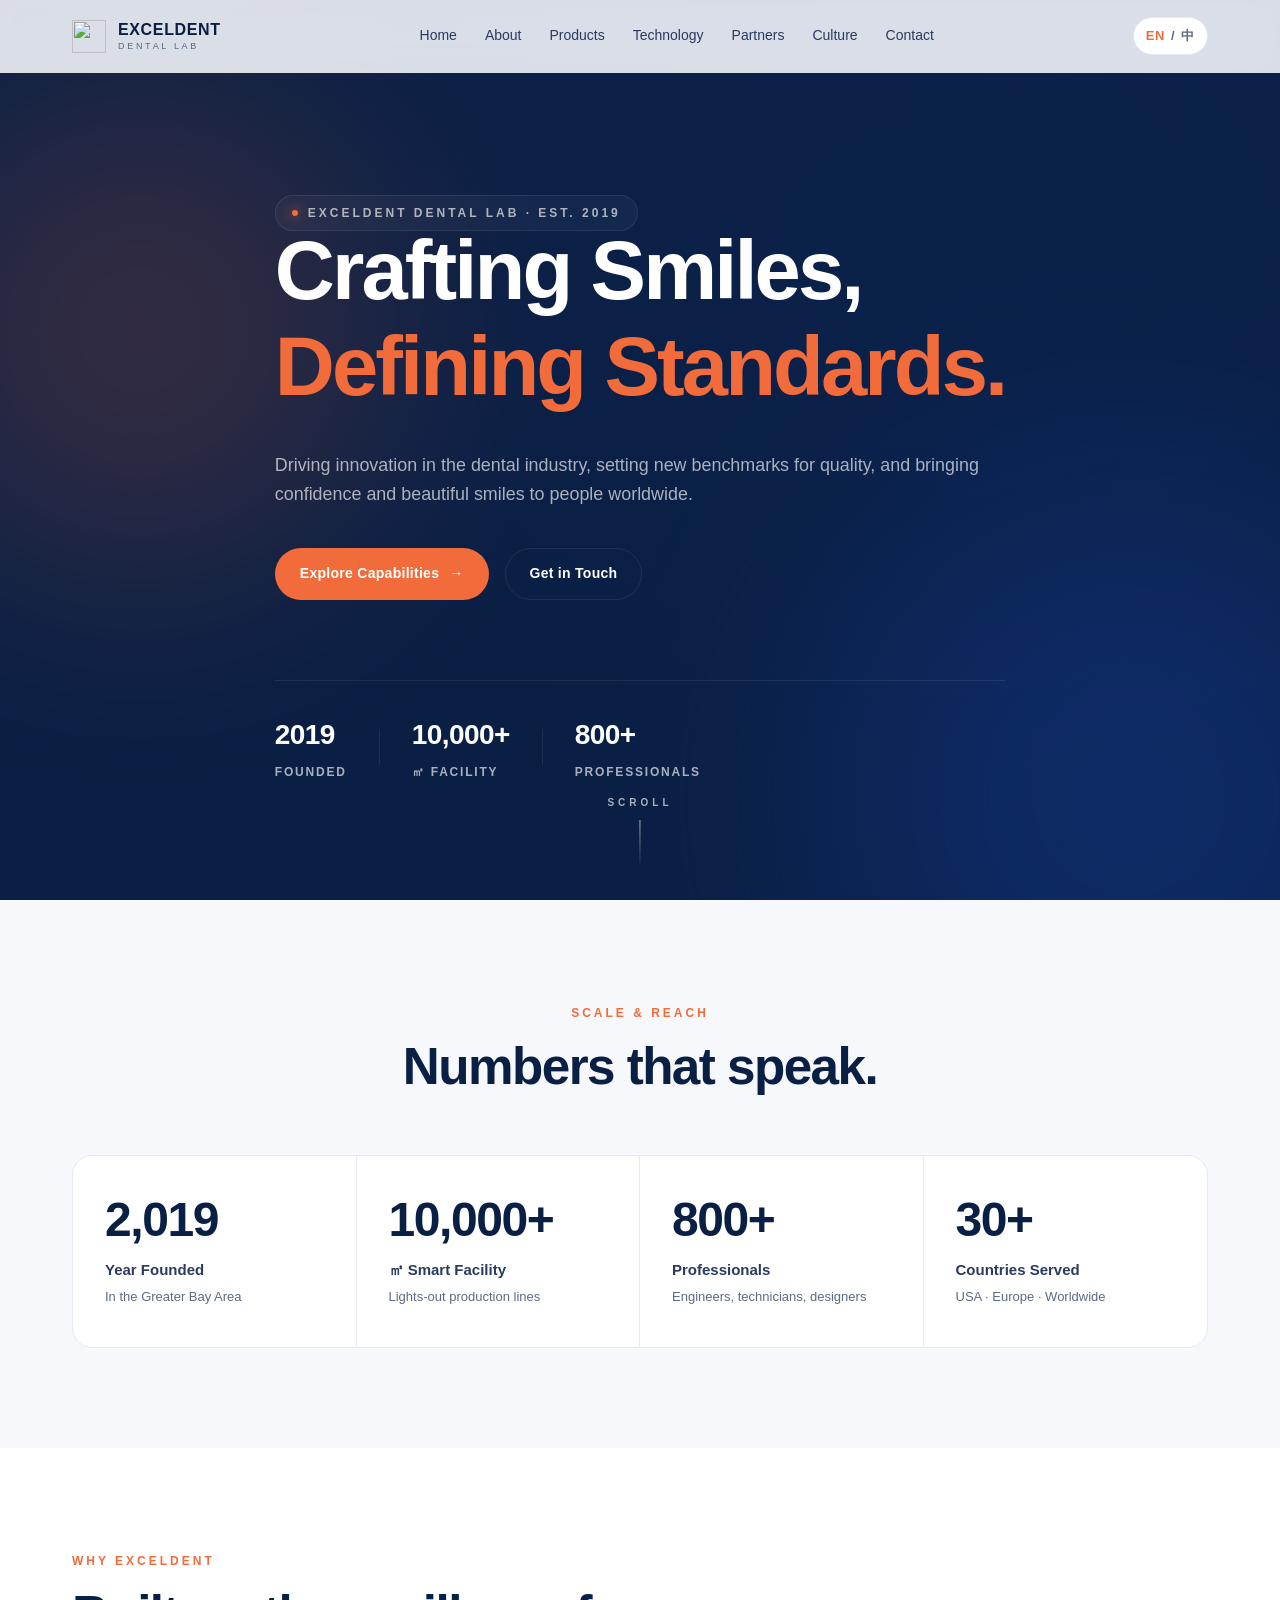
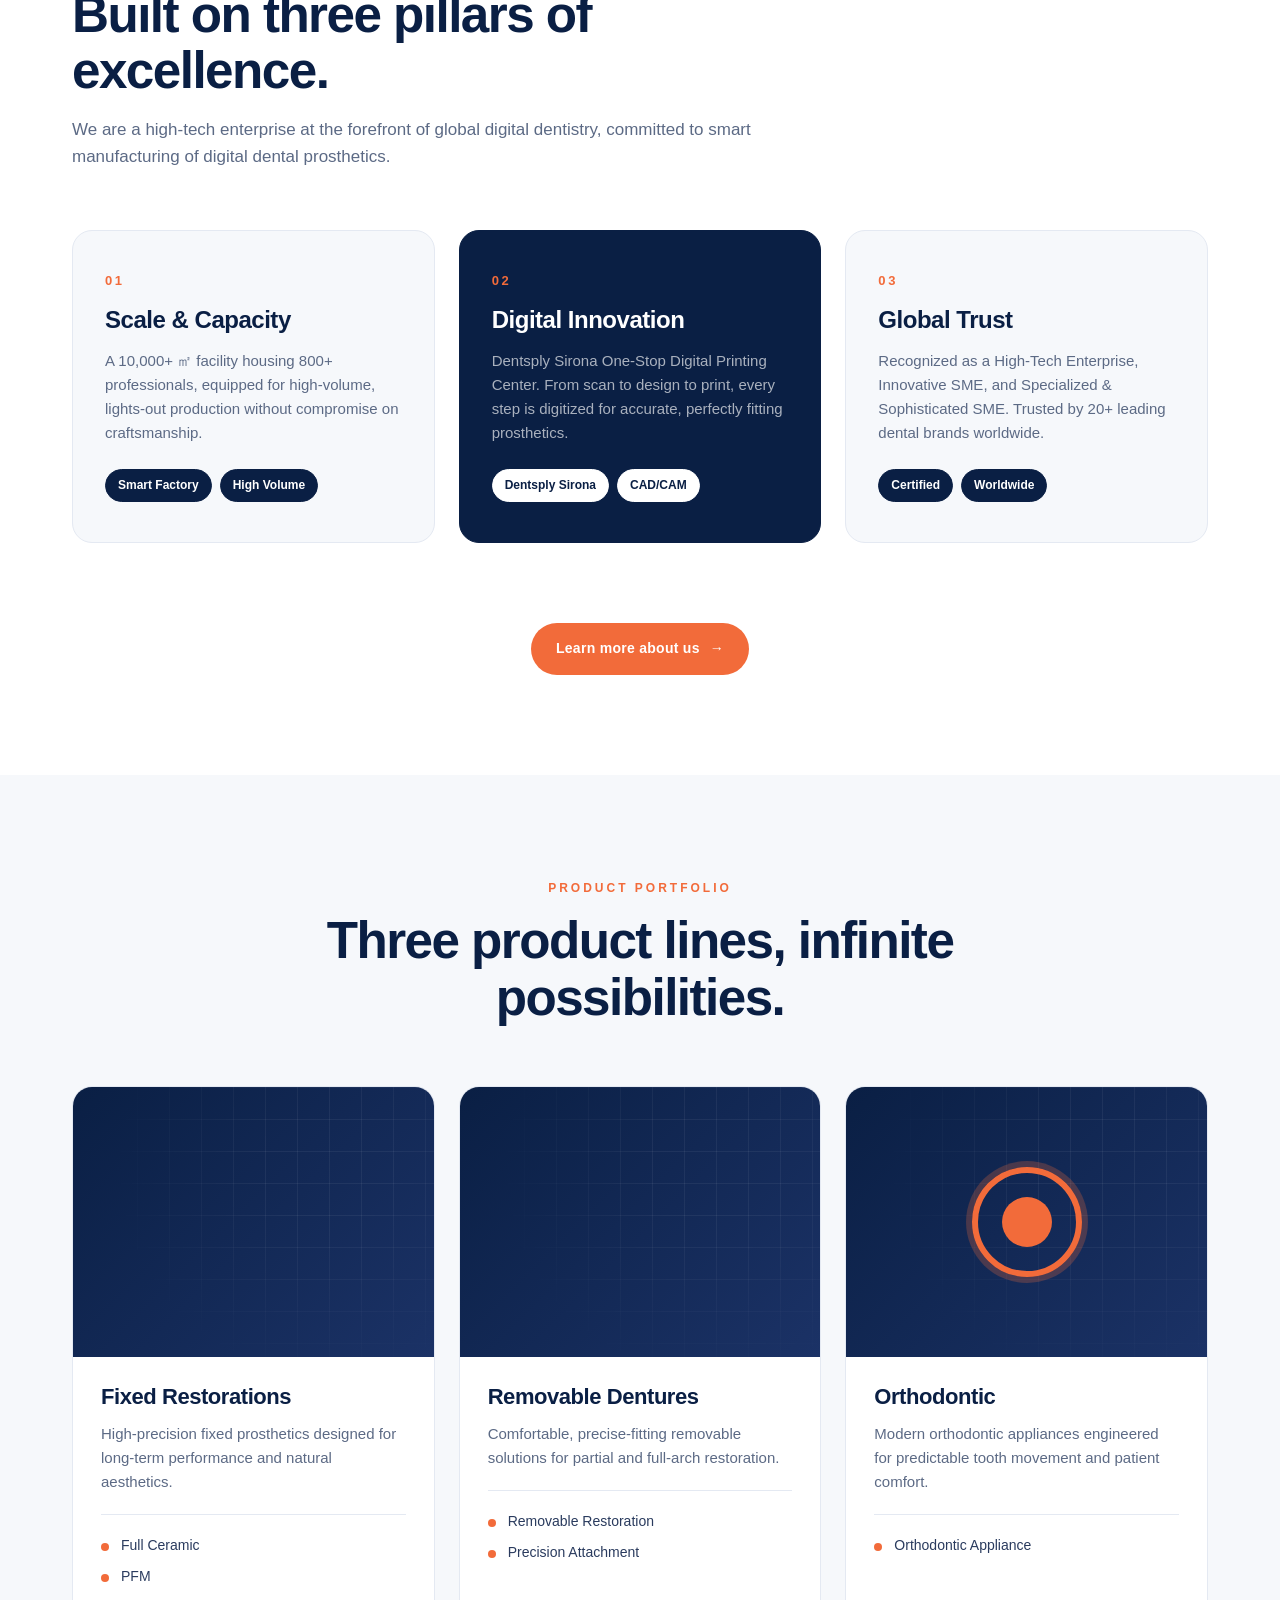
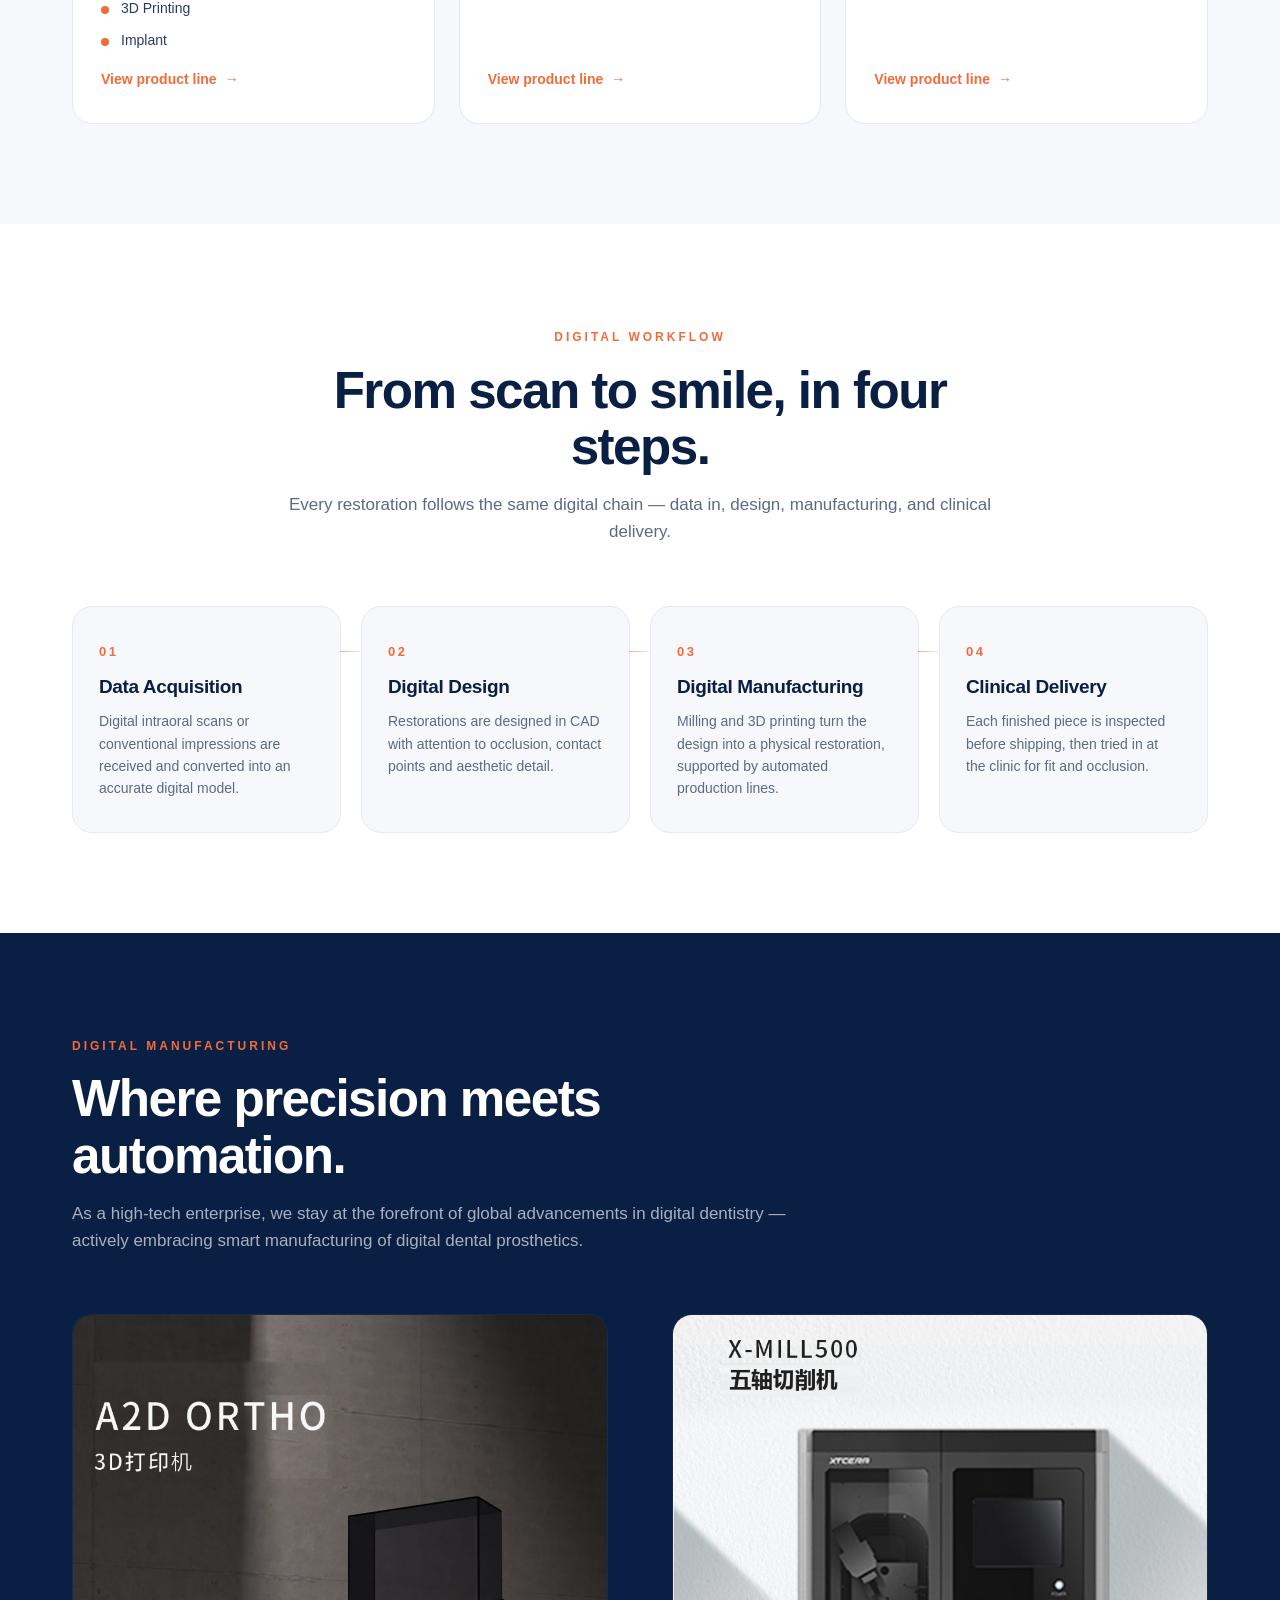
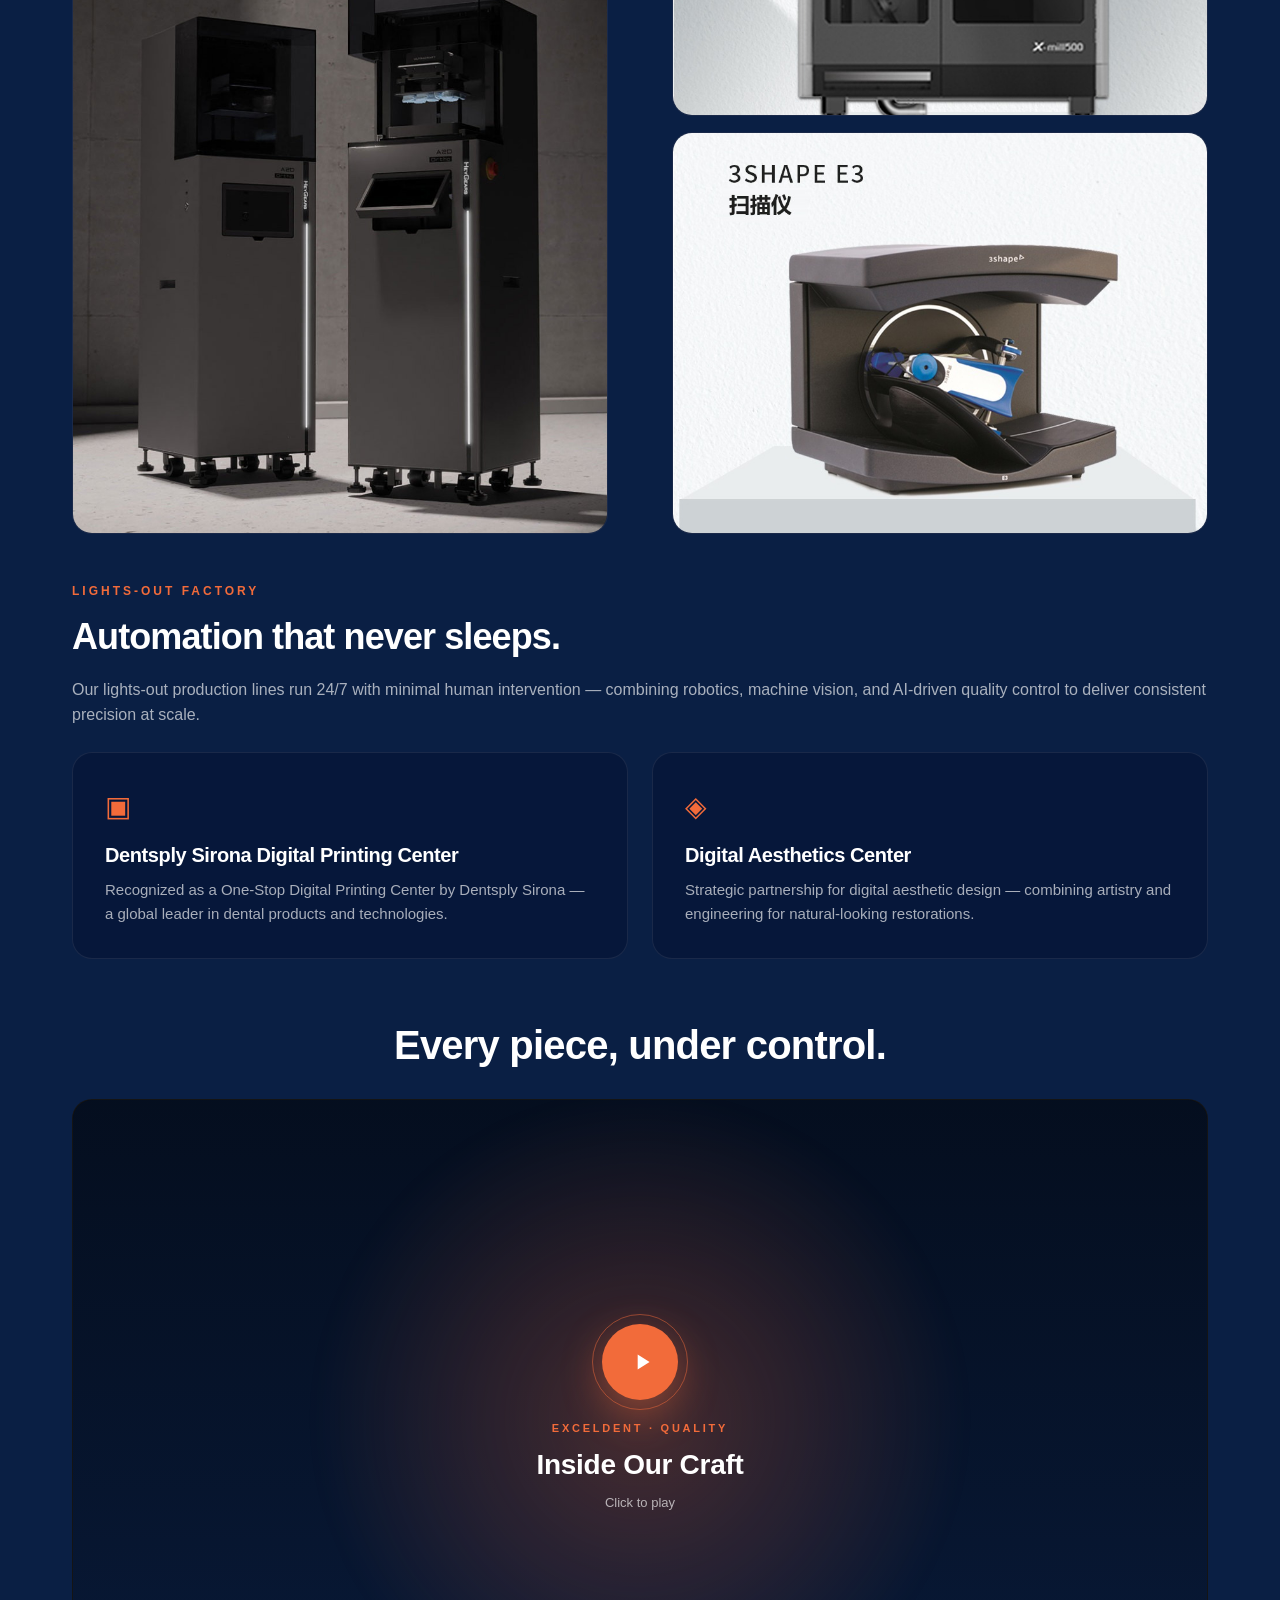
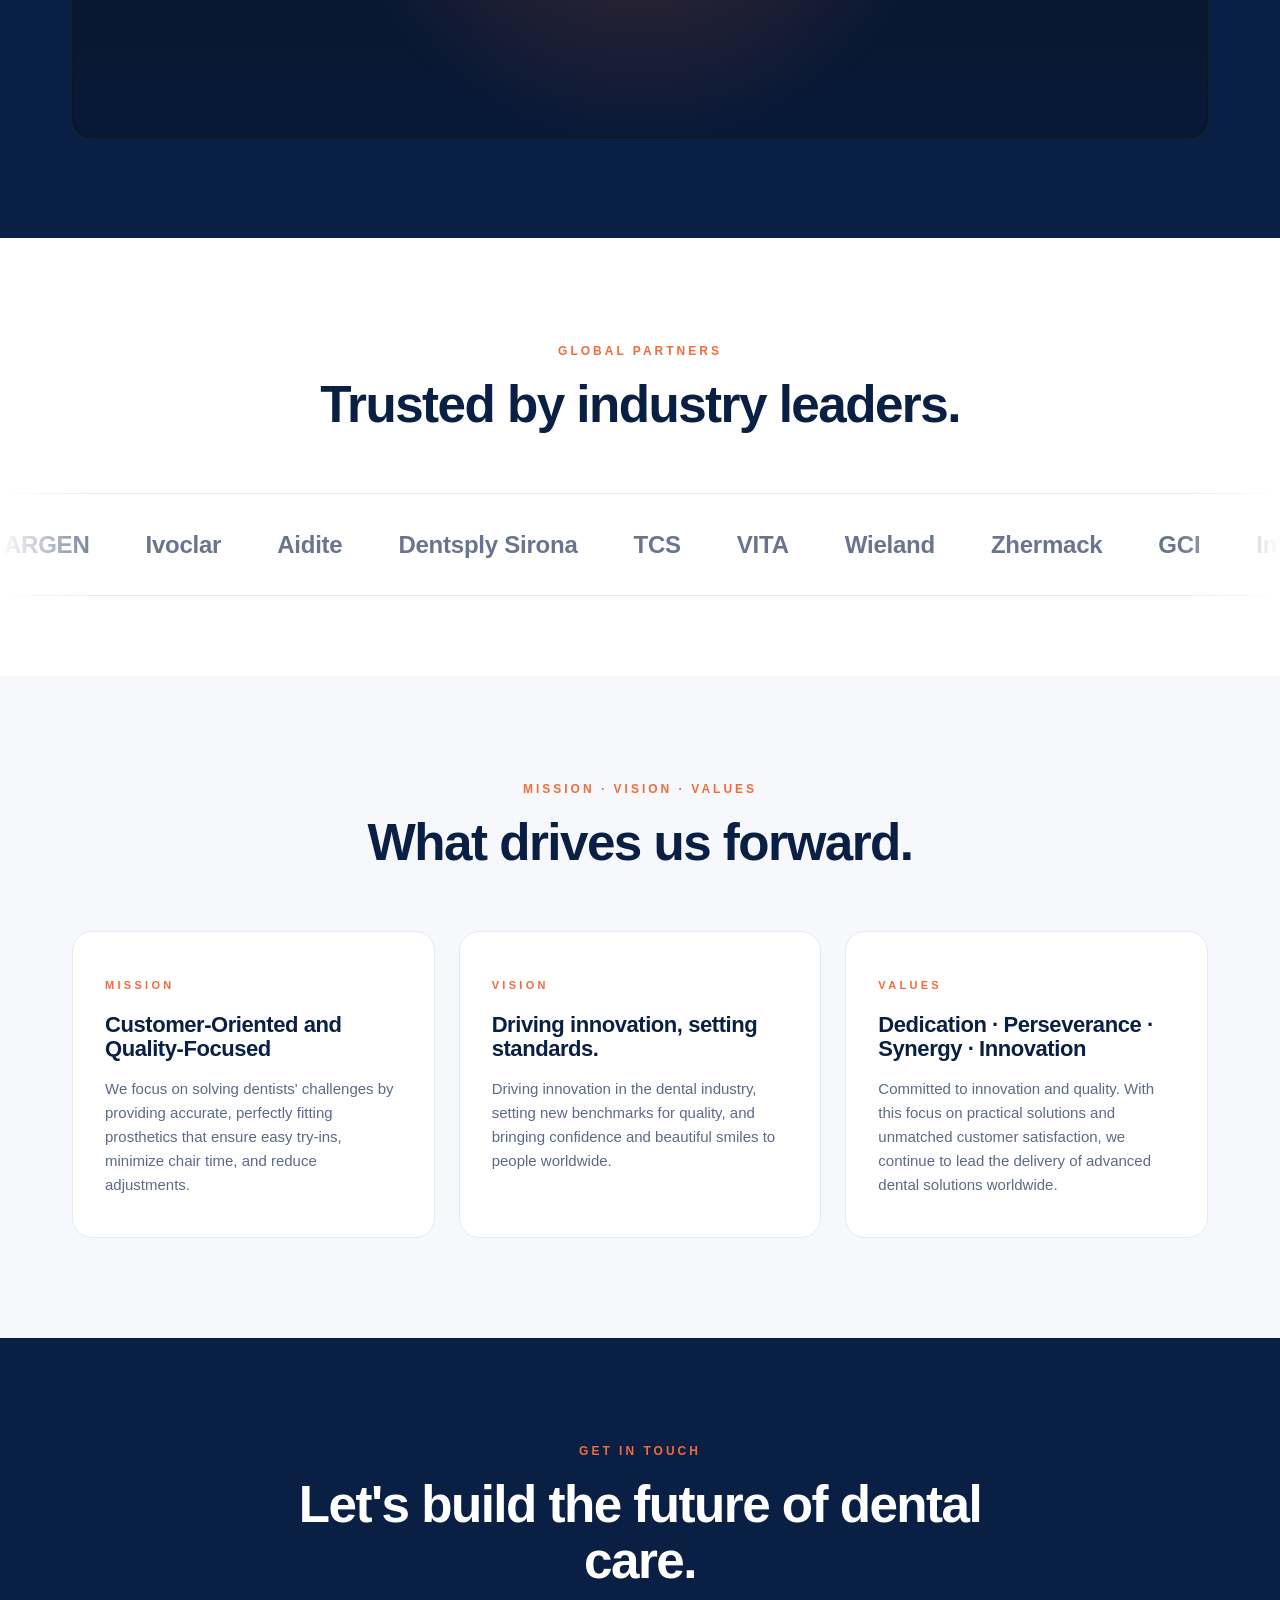
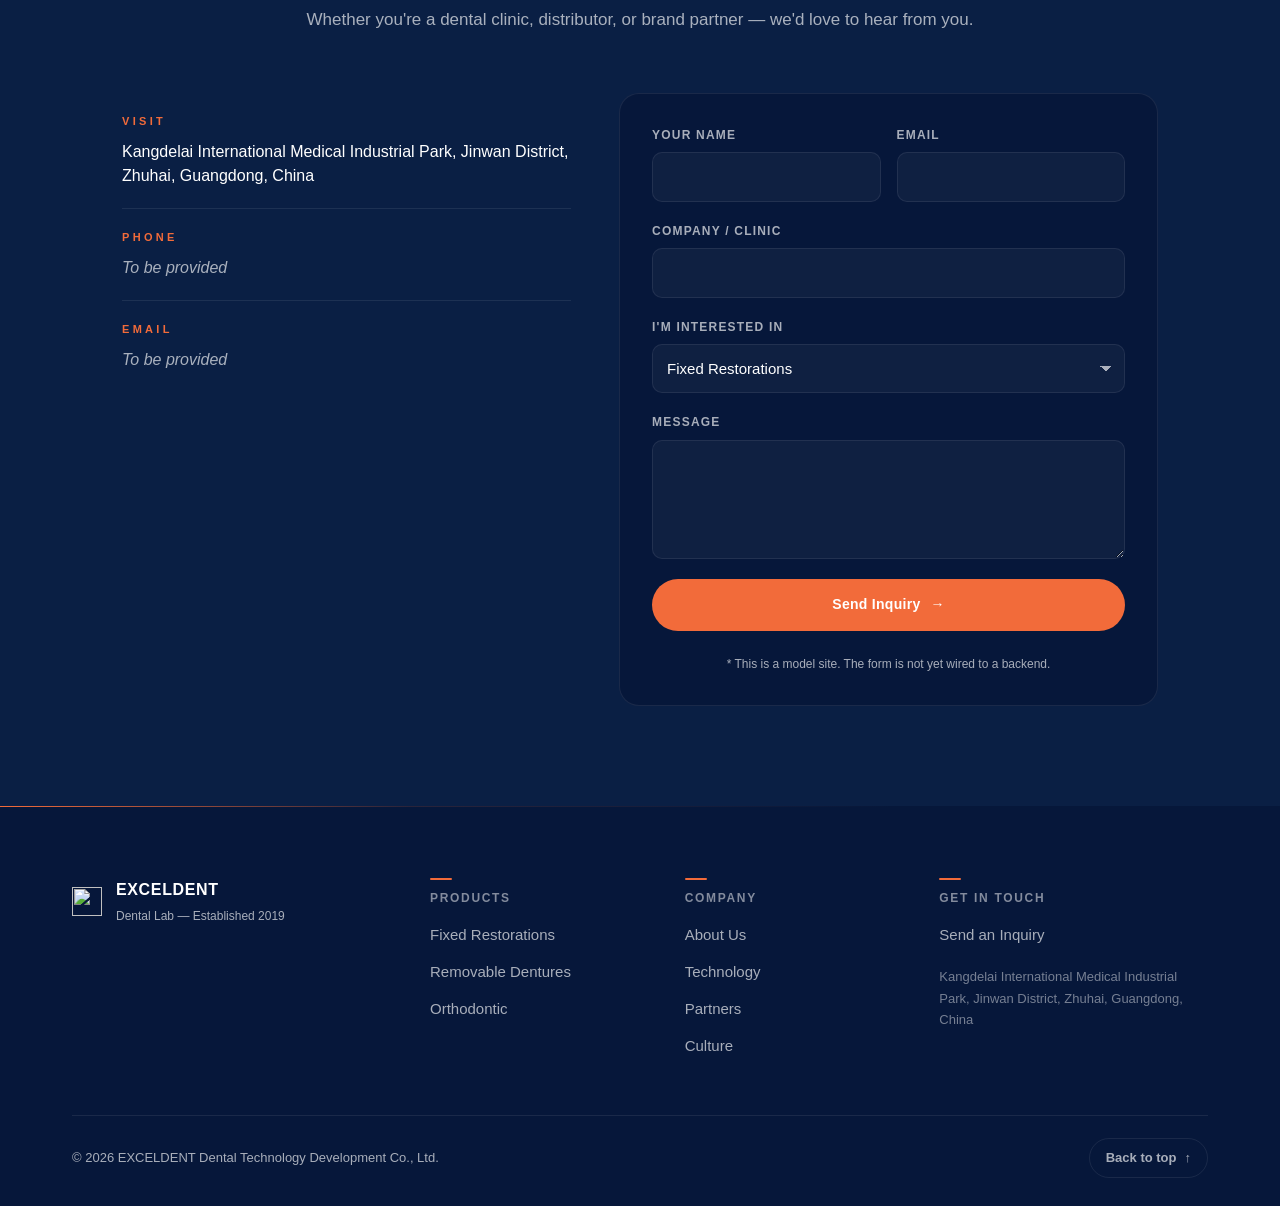
==== commit a44ba522: "tech-feature: 右列新增 X-MILL500/3SHAPE E3 双图，黑灯工厂文案移至图下；设备图繁体转简体" ====
--- a/index.html
+++ b/index.html
@@ -374,11 +374,19 @@
           <div class="tech-feature-media">
             <img class="tech-feature-img" src="assets/tech/a2d-ortho.jpg" alt="A2D ORTHO 3D printer" loading="lazy">
           </div>
-          <div class="tech-feature-body">
-            <span class="tech-feature-tag" data-en="LIGHTS-OUT FACTORY" data-cn="黑灯工厂">LIGHTS-OUT FACTORY</span>
-            <h3 class="tech-feature-title" data-en="Automation that never sleeps." data-cn="自动化，永不停歇。">Automation that never sleeps.</h3>
-            <p class="tech-feature-text" data-en="Our lights-out production lines run 24/7 with minimal human intervention — combining robotics, machine vision, and AI-driven quality control to deliver consistent precision at scale." data-cn="黑灯生产线 24 小时不间断运行，最小化人工干预——结合机器人、机器视觉和 AI 质量控制，在规模化生产中保持始终如一的精度。">Our lights-out production lines run 24/7 with minimal human intervention — combining robotics, machine vision, and AI-driven quality control to deliver consistent precision at scale.</p>
-          </div>
+          <div class="tech-media-pair">
+            <div class="tech-media-tile">
+              <img class="tech-feature-img" src="assets/tech/mill500.jpg" alt="X-MILL500 五轴切削机" loading="lazy">
+            </div>
+            <div class="tech-media-tile">
+              <img class="tech-feature-img" src="assets/tech/3shape-e3.jpg" alt="3SHAPE E3 扫描仪" loading="lazy">
+            </div>
+          </div>
+        </div>
+        <div class="tech-feature-caption">
+          <span class="tech-feature-tag" data-en="LIGHTS-OUT FACTORY" data-cn="黑灯工厂">LIGHTS-OUT FACTORY</span>
+          <h3 class="tech-feature-title" data-en="Automation that never sleeps." data-cn="自动化，永不停歇。">Automation that never sleeps.</h3>
+          <p class="tech-feature-text" data-en="Our lights-out production lines run 24/7 with minimal human intervention — combining robotics, machine vision, and AI-driven quality control to deliver consistent precision at scale." data-cn="黑灯生产线 24 小时不间断运行，最小化人工干预——结合机器人、机器视觉和 AI 质量控制，在规模化生产中保持始终如一的精度。">Our lights-out production lines run 24/7 with minimal human intervention — combining robotics, machine vision, and AI-driven quality control to deliver consistent precision at scale.</p>
         </div>
 
         <div class="tech-secondary">
--- a/styles.css
+++ b/styles.css
@@ -1236,25 +1236,39 @@
   display: grid;
   grid-template-columns: 1fr 1fr;
   gap: 64px;
-  align-items: center;
+  /* 去掉 align-items:center：左卡随右列双图拉伸，两列严格等高 */
   margin-top: 24px;
 }
 .tech-feature-media {
-  aspect-ratio: 1;
+  /* 高度随右列两张 4:3 图拉伸（桌面 536×820），cover 仅裁 ~7% 宽度 */
   background: var(--bg-dark-2);
   border-radius: var(--r-lg);
   border: 1px solid var(--line-dark);
   position: relative;
   overflow: hidden;
 }
+.tech-media-pair {
+  display: grid;
+  grid-auto-rows: auto;
+  gap: 16px;
+}
+.tech-media-tile {
+  position: relative;
+  overflow: hidden;
+  border-radius: var(--r-lg);
+  border: 1px solid var(--line-dark);
+  background: var(--bg-dark-2);
+  aspect-ratio: 4 / 3;
+}
+.tech-media-tile .tech-feature-img { object-position: center top; }
+.tech-feature-caption { margin-top: 44px; }
 .tech-feature-img {
   position: absolute;
   inset: 0;
   width: 100%;
   height: 100%;
   object-fit: cover;
-  /* 竖图入方框：取景略偏上，保住图内「A2D ORTHO / 3D打印机」字样 */
-  object-position: center 20%;
+  object-position: center;
 }
 .tech-feature-tag {
   display: inline-block;
@@ -1855,6 +1869,7 @@
   .stat-card:nth-child(2) { border-bottom: 1px solid var(--line); }
   .pillars, .product-grid, .culture-grid { grid-template-columns: 1fr; }
   .tech-feature { grid-template-columns: 1fr; gap: 40px; }
+  .tech-feature-media { aspect-ratio: 3 / 4; }
   .tech-secondary { grid-template-columns: 1fr; }
   .contact-grid { grid-template-columns: 1fr; gap: 32px; }
   .form-row { grid-template-columns: 1fr; }
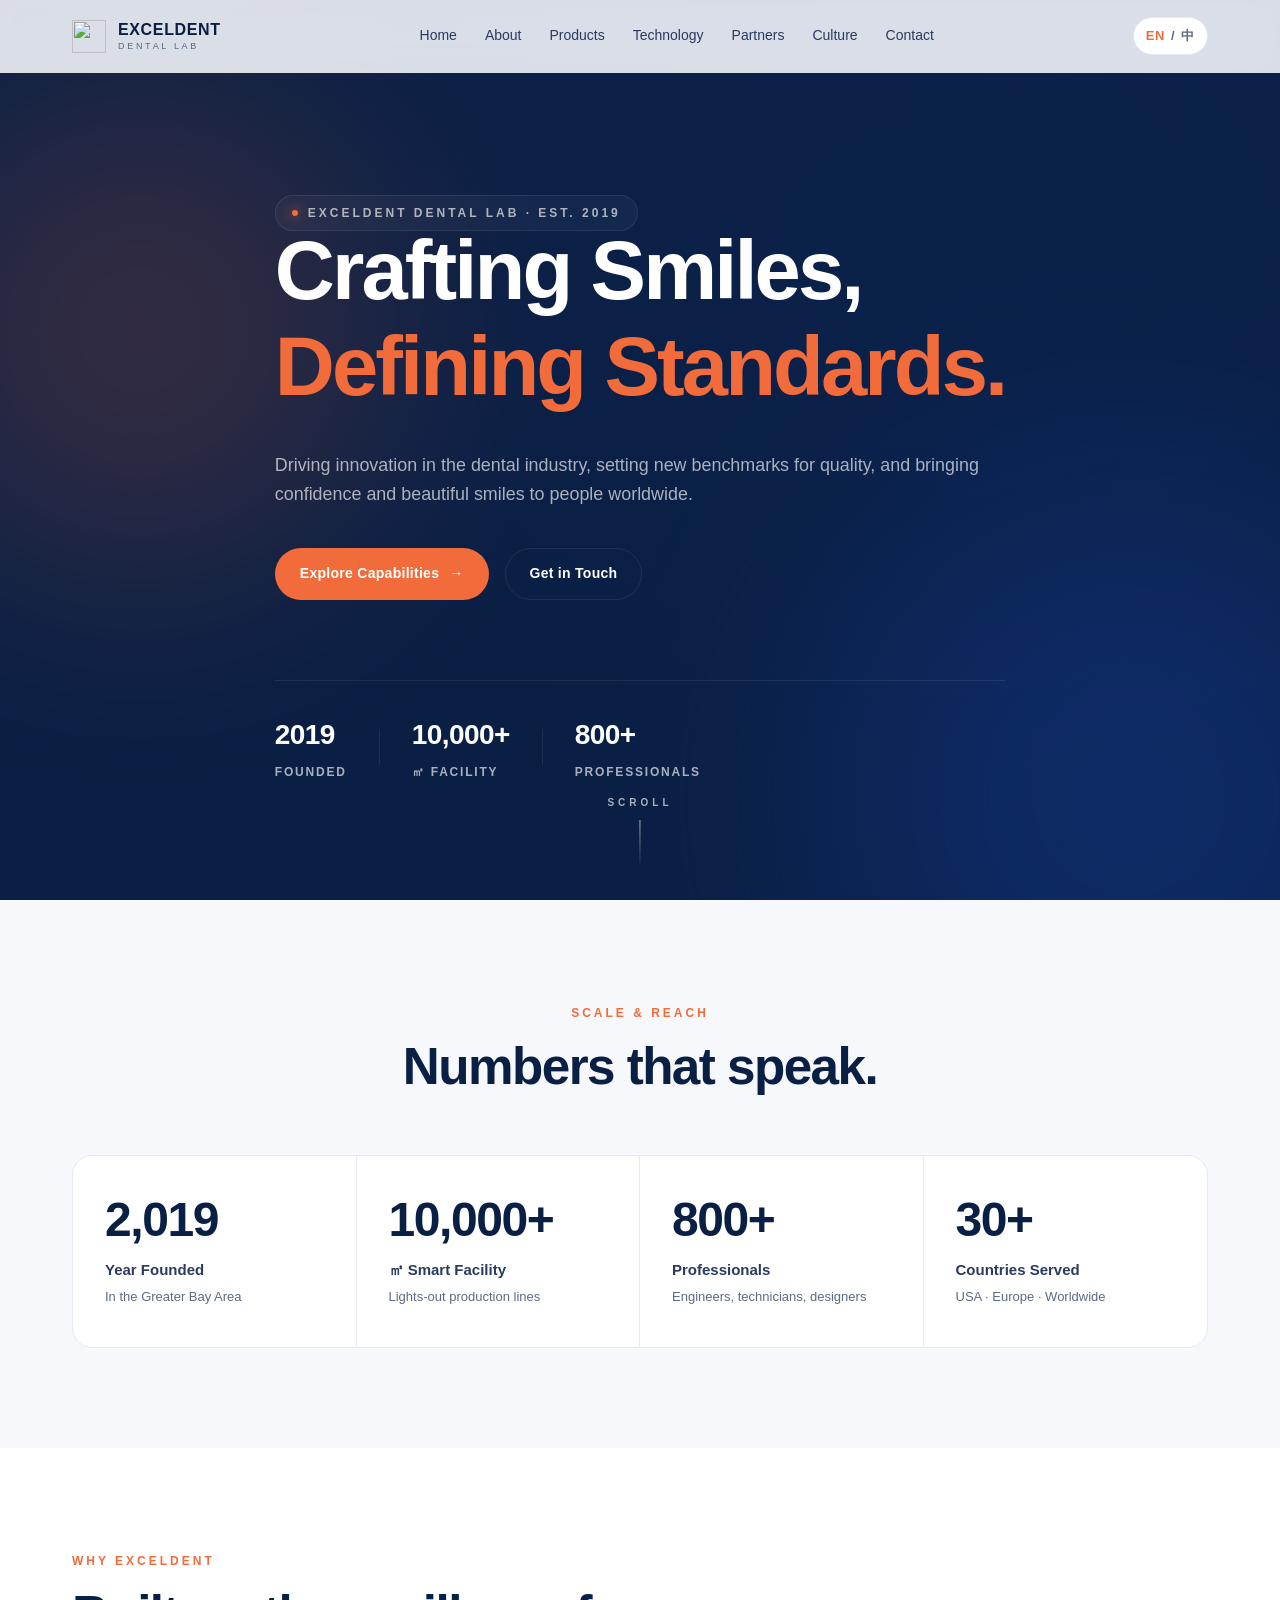
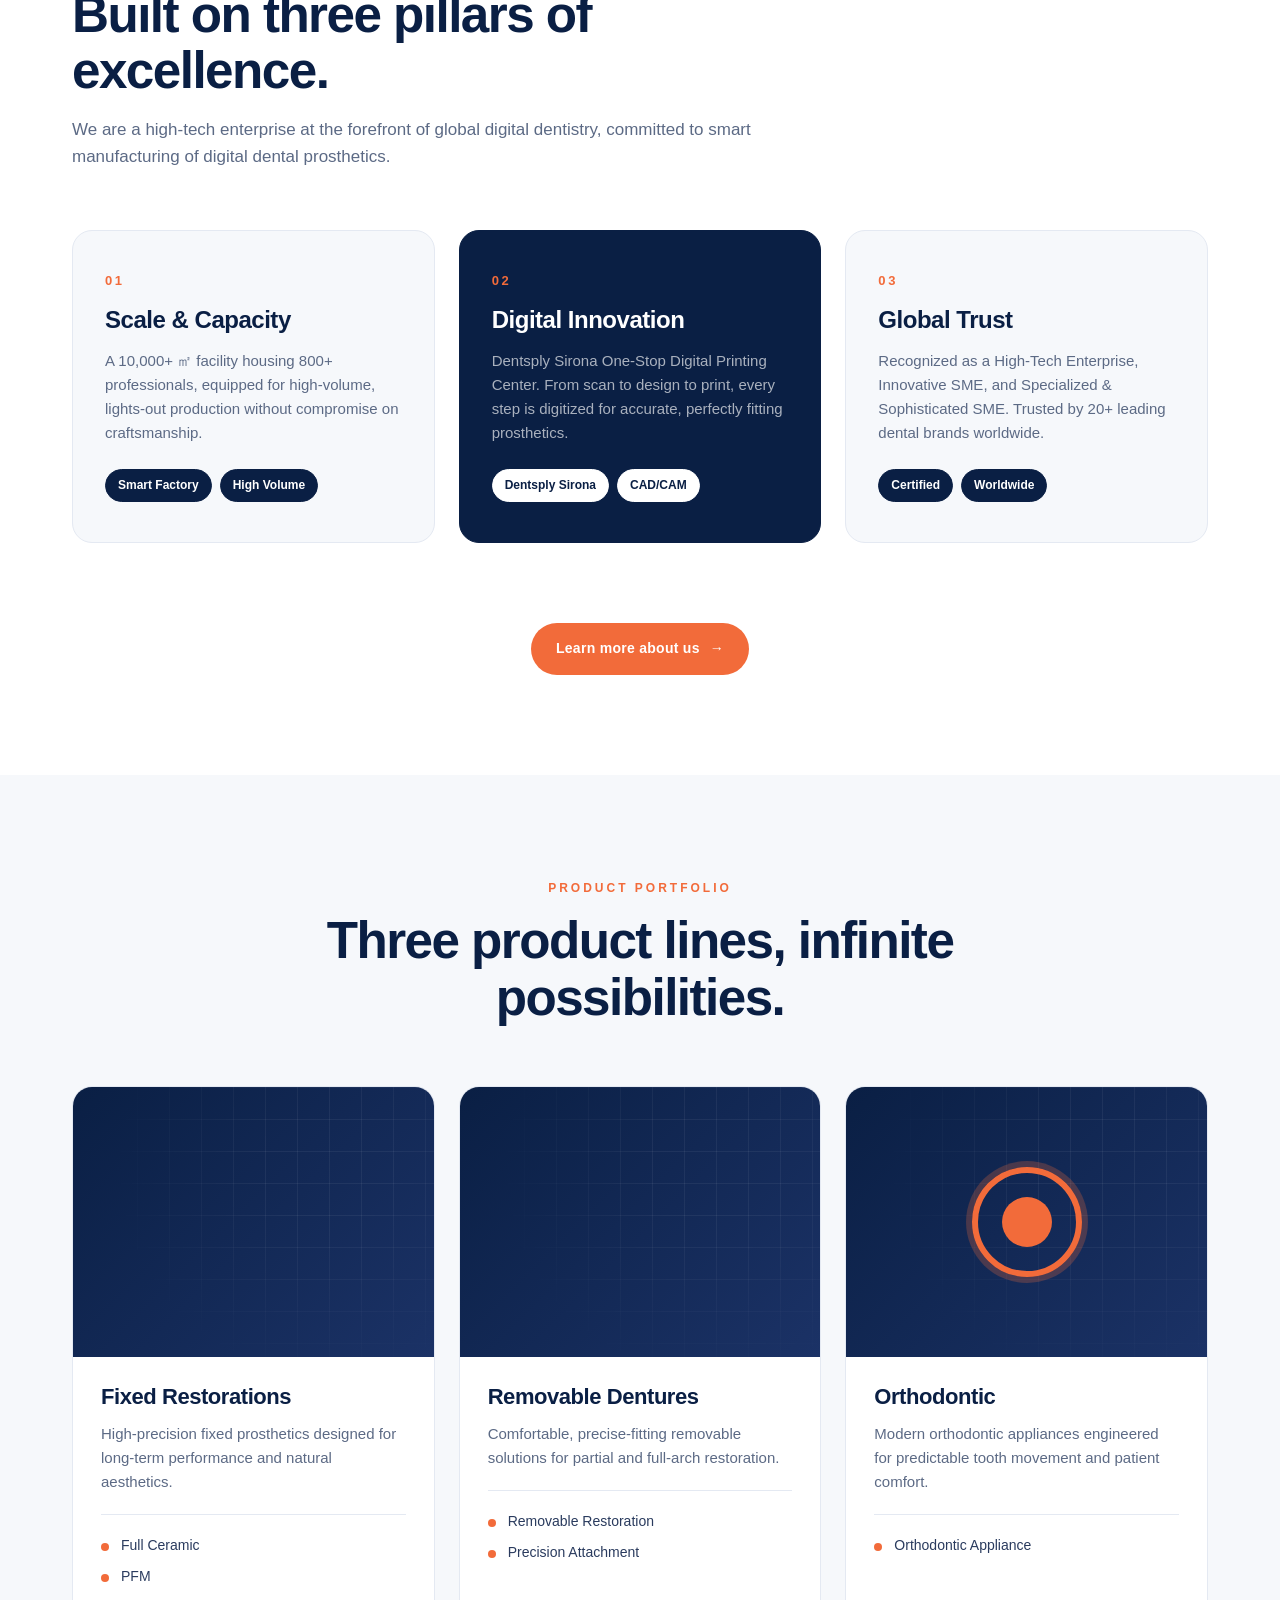
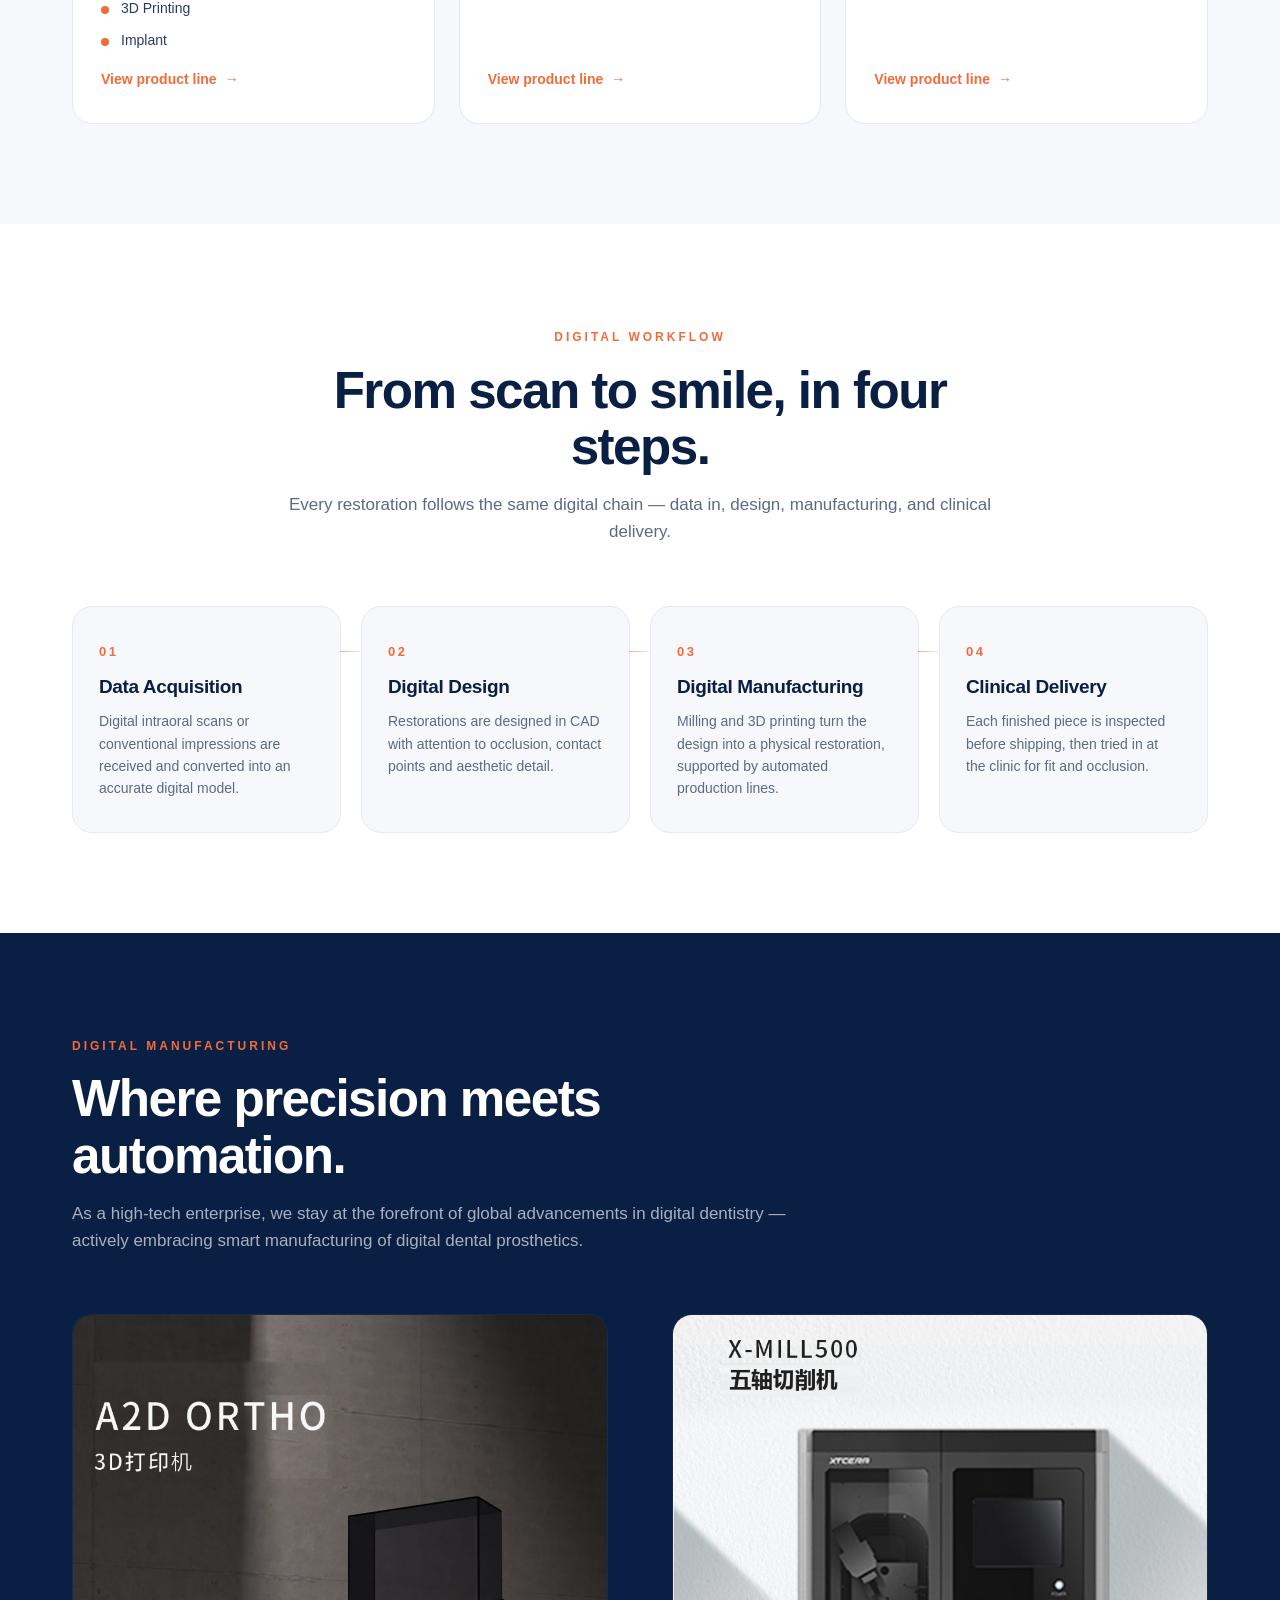
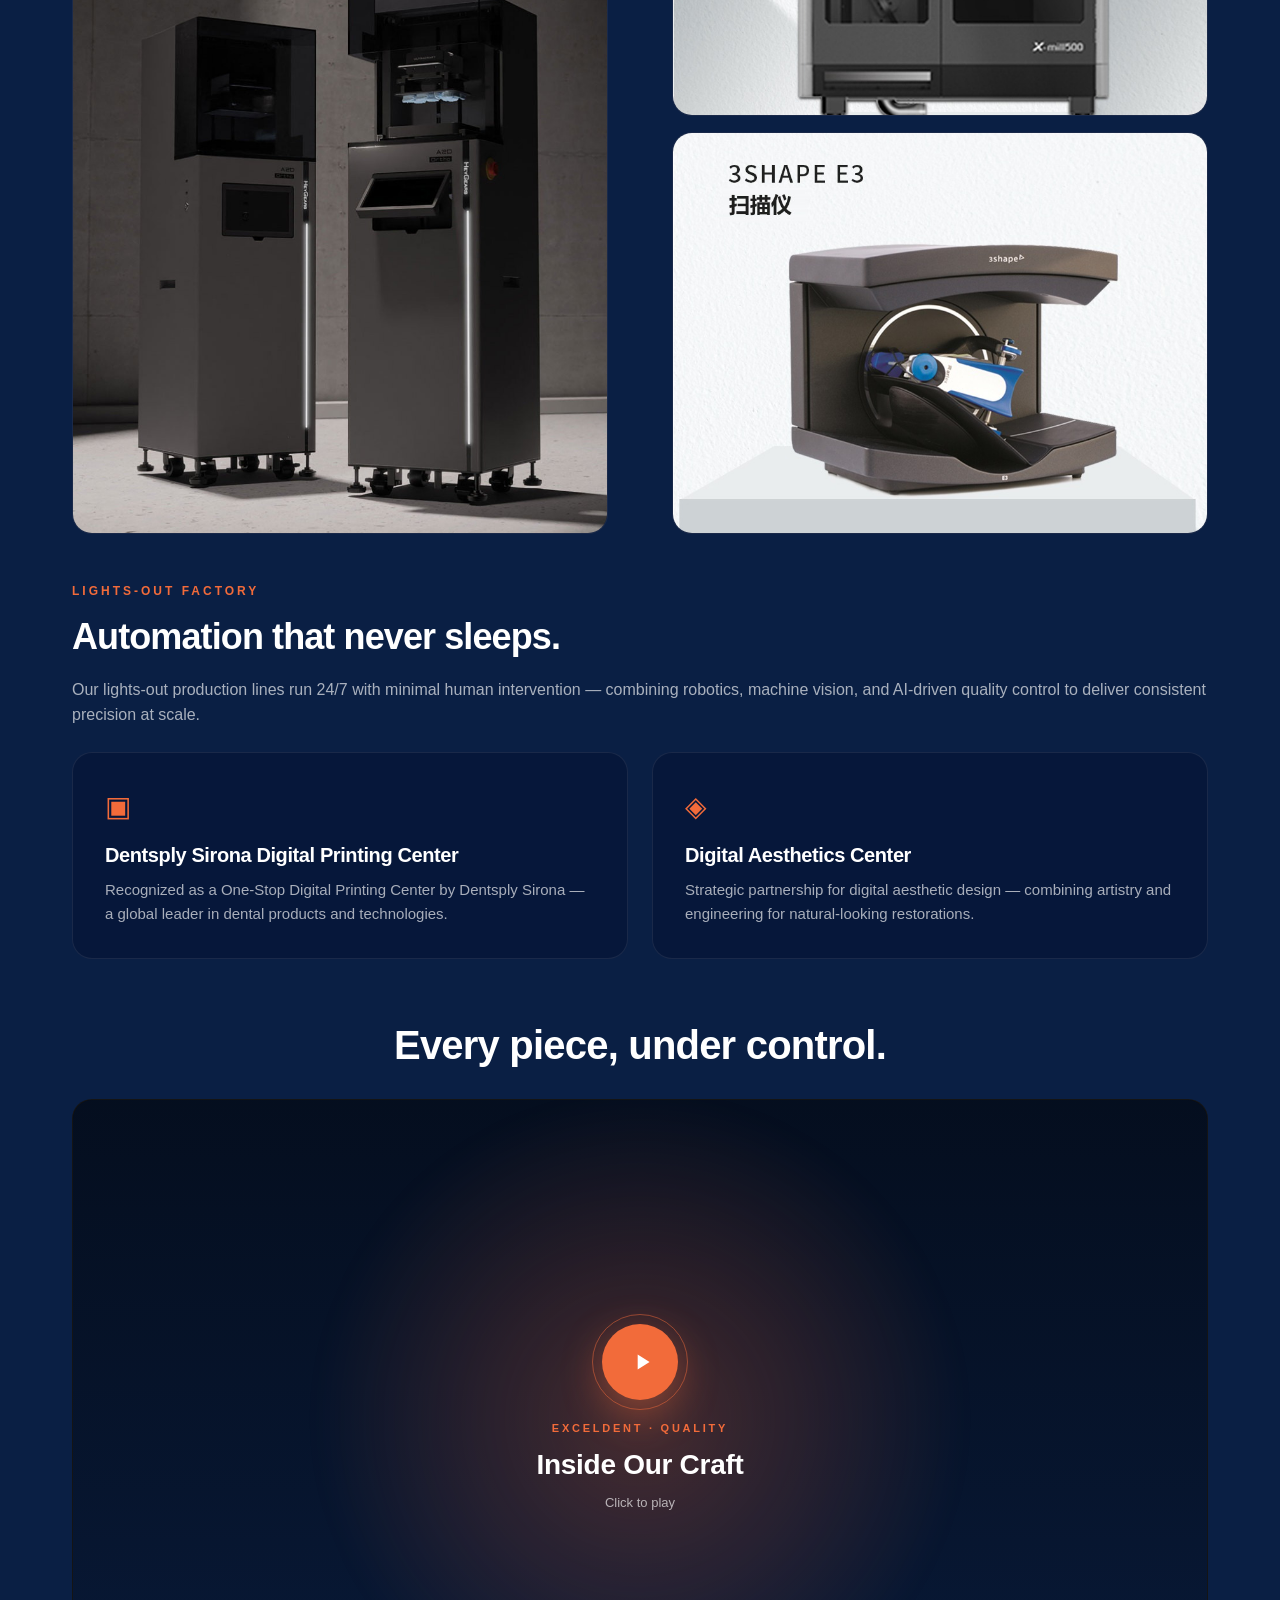
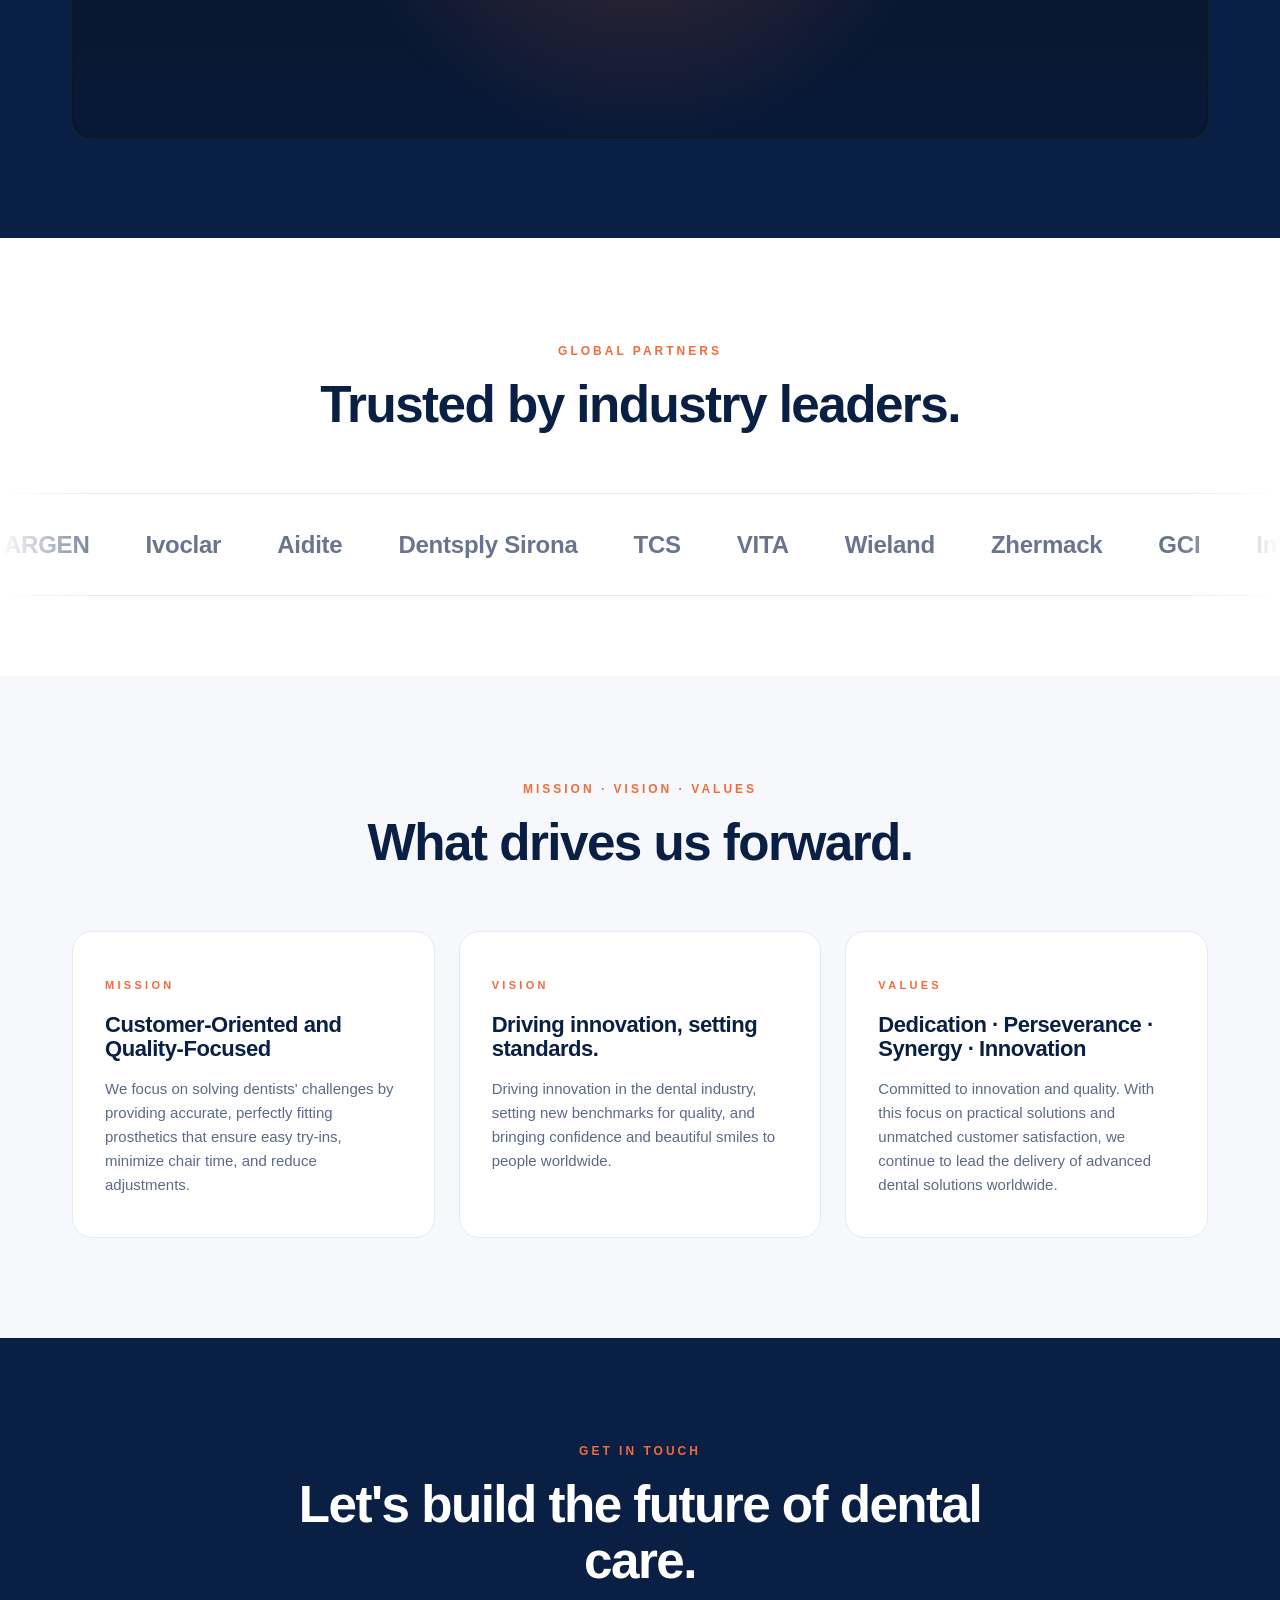
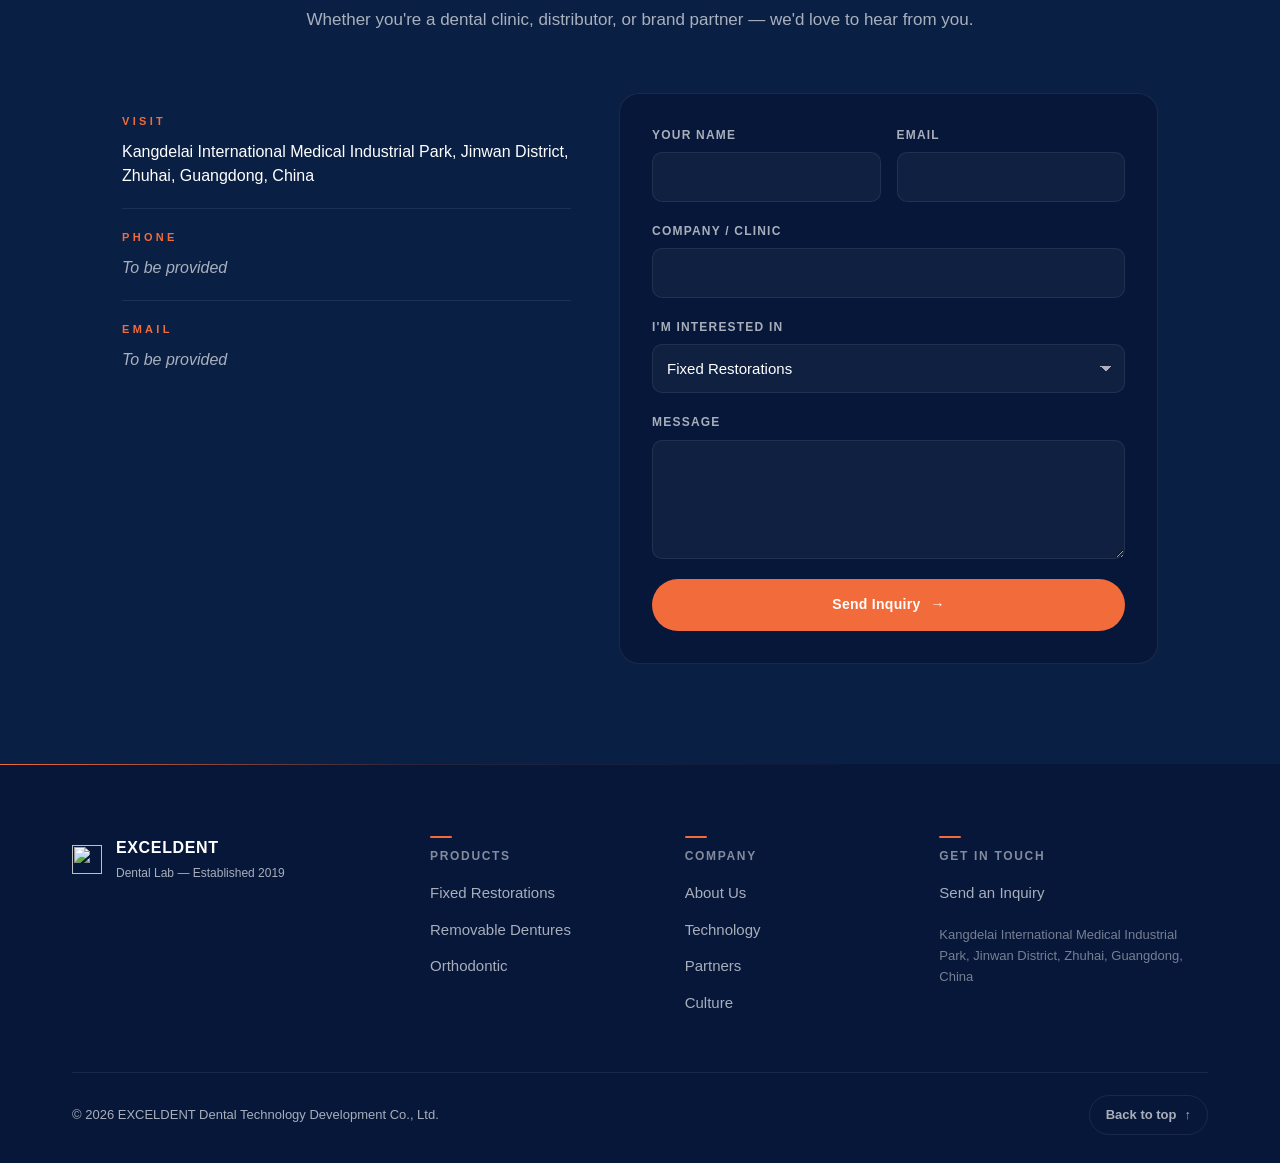
==== commit d64fb043: "chore: 移除演示/占位说明文字（四步流程注记、表单模型站提示、关于页资料说明与证书待补充），并清理对应样式" ====
--- a/index.html
+++ b/index.html
@@ -357,7 +357,6 @@
           </li>
         </ol>
 
-        <p class="process-note cn-only" data-en="Demo note: step names and descriptions follow the industry-standard four-step flow — to be checked against the company's actual production process." data-cn="演示说明：步骤名称与描述采用行业通用四步流程，需按公司实际生产流程核对。">演示说明：步骤名称与描述采用行业通用四步流程，需按公司实际生产流程核对。</p>
       </div>
     </section>
 
@@ -590,7 +589,6 @@
               <span class="btn-label" data-en="Send Inquiry" data-cn="发送询单">Send Inquiry</span>
               <span class="btn-arrow" aria-hidden="true">→</span>
             </button>
-            <p class="form-note" data-en="* This is a model site. The form is not yet wired to a backend." data-cn="* 当前为模型站点，表单尚未对接后端。">* This is a model site. The form is not yet wired to a backend.</p>
           </form>
         </div>
       </div>
--- a/styles.css
+++ b/styles.css
@@ -831,16 +831,6 @@
   color: var(--on-dark-muted);
 }
 .pd-main { background: var(--bg-alt); padding: 48px 0 96px; }
-.pd-note {
-  background: #FFF4EE;
-  border: 1px solid rgba(242, 107, 58, 0.35);
-  color: #9A4A22;
-  padding: 14px 18px;
-  border-radius: 12px;
-  font-size: 13px;
-  line-height: 1.55;
-  margin-bottom: 32px;
-}
 .pd-grid {
   display: grid;
   grid-template-columns: repeat(3, 1fr);
@@ -1047,12 +1037,6 @@
   line-height: 1.6;
   color: var(--muted);
 }
-.process-note {
-  margin-top: 28px;
-  text-align: center;
-  font-size: 12px;
-  color: var(--muted);
-}
 
 /* ================================================================
    About page (about.html)
@@ -1200,11 +1184,6 @@
   background: var(--orange);
   border-radius: 50%;
 }
-.ab-pending {
-  margin-top: 16px;
-  font-size: 12px;
-  color: var(--muted);
-}
 .pd-item-link {
   display: inline-flex;
   align-items: center;
@@ -1660,12 +1639,6 @@
 .form-field select option:checked {
   background: var(--navy-700);
   color: var(--orange);
-}
-.form-note {
-  font-size: 12px;
-  color: var(--on-dark-muted);
-  text-align: center;
-  margin-top: 4px;
 }
 
 /* ---- Field validation errors ---- */
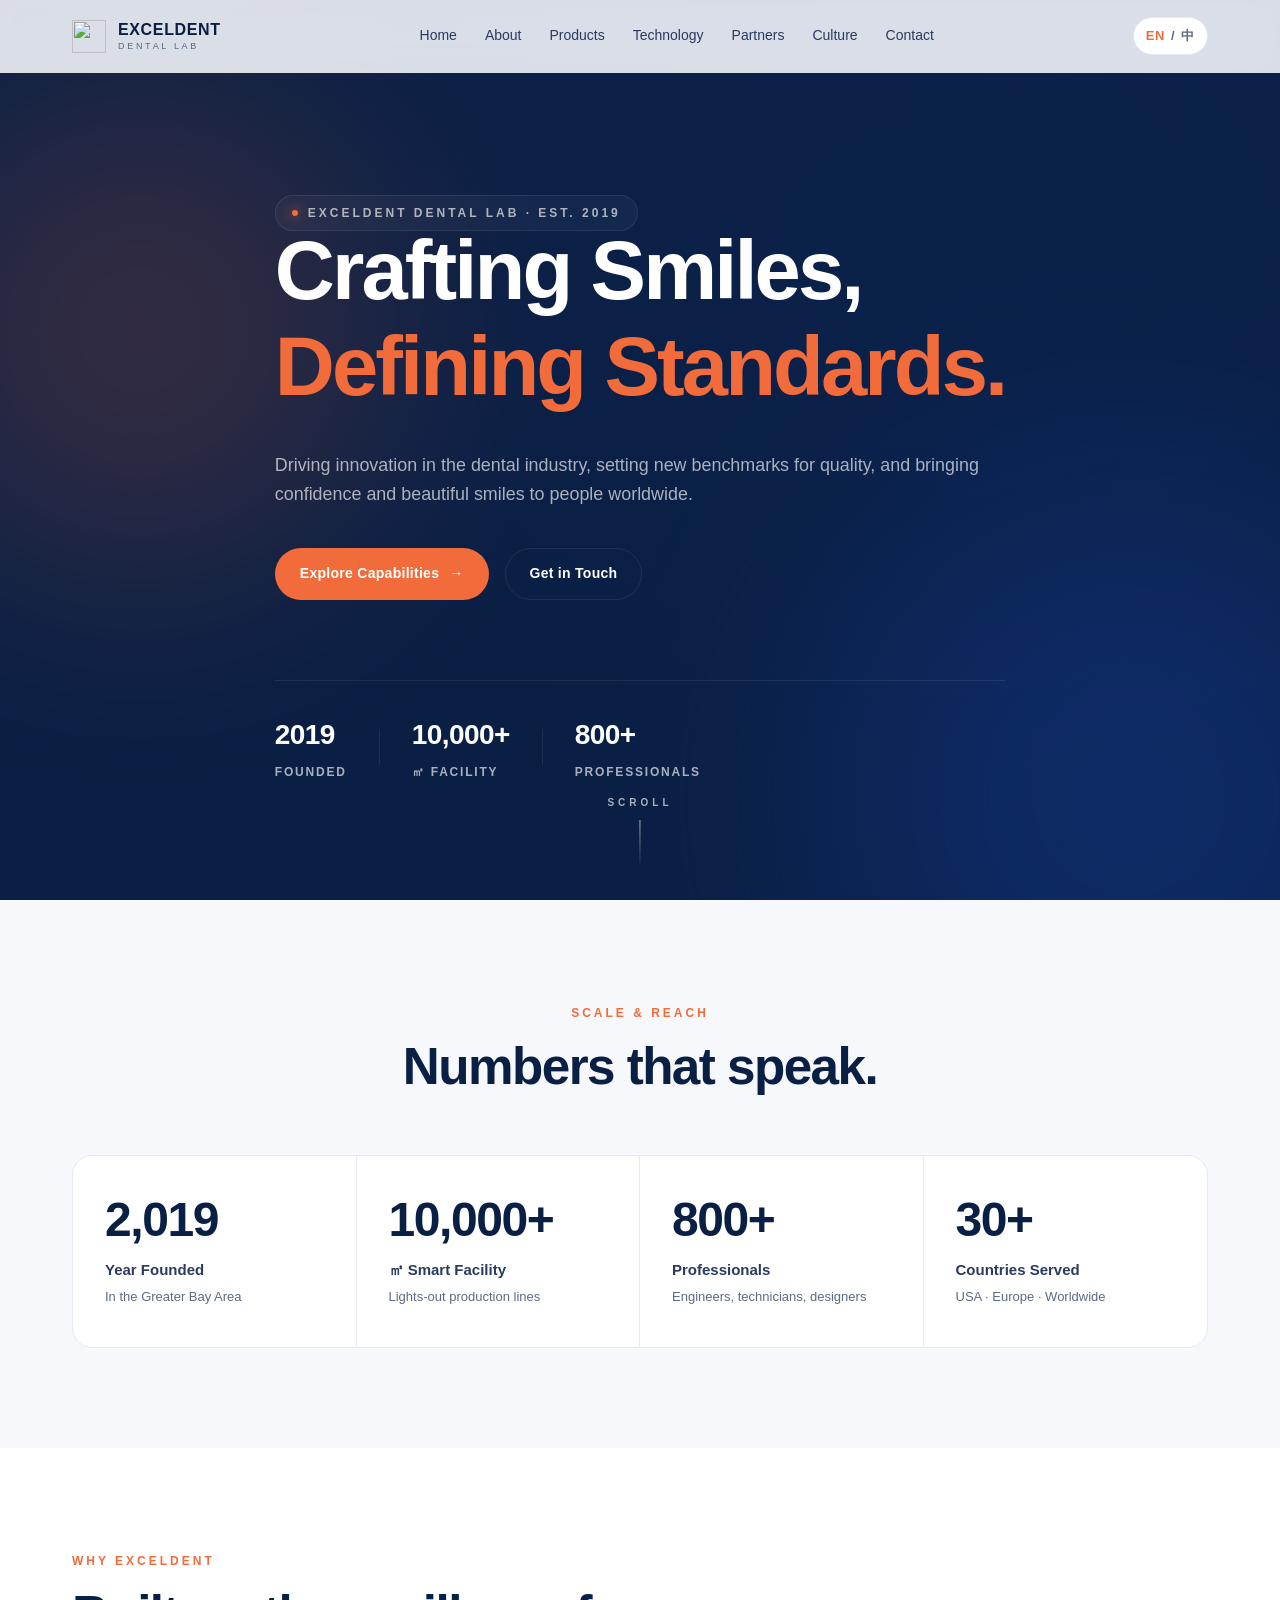
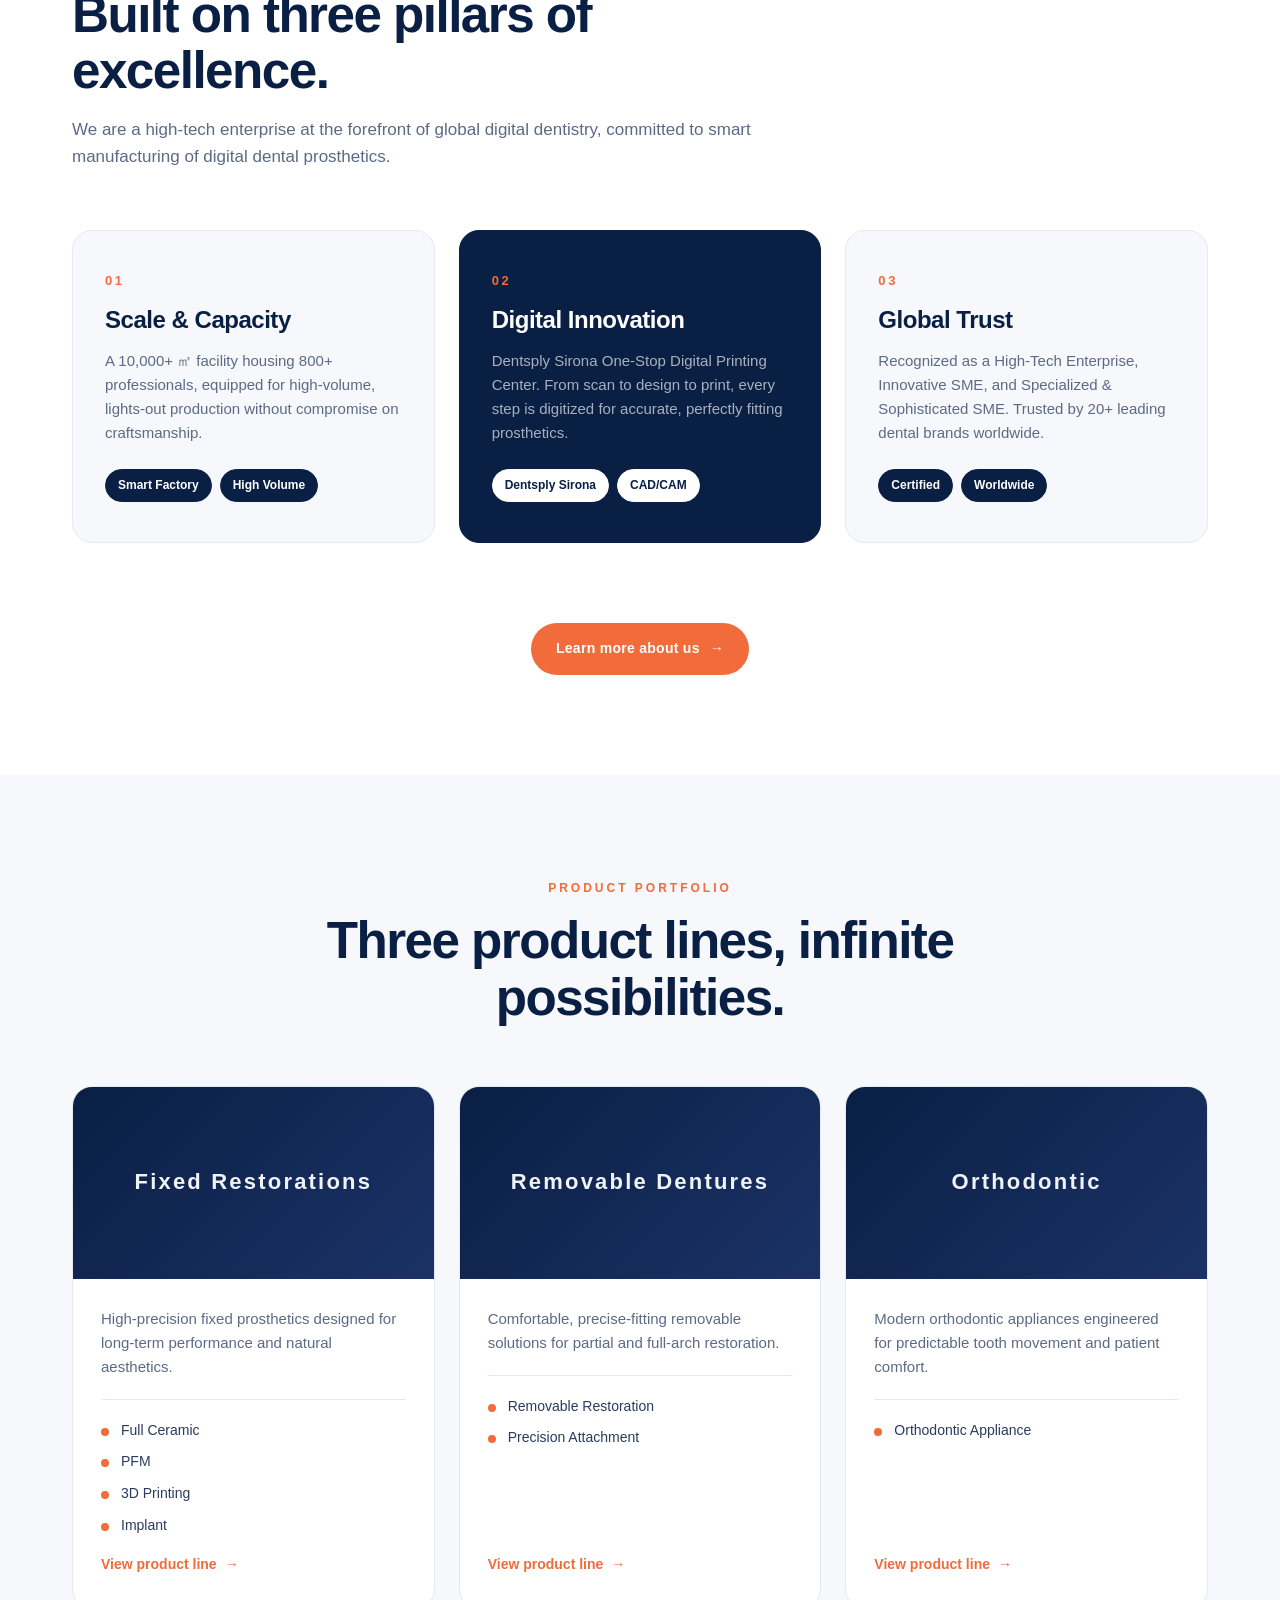
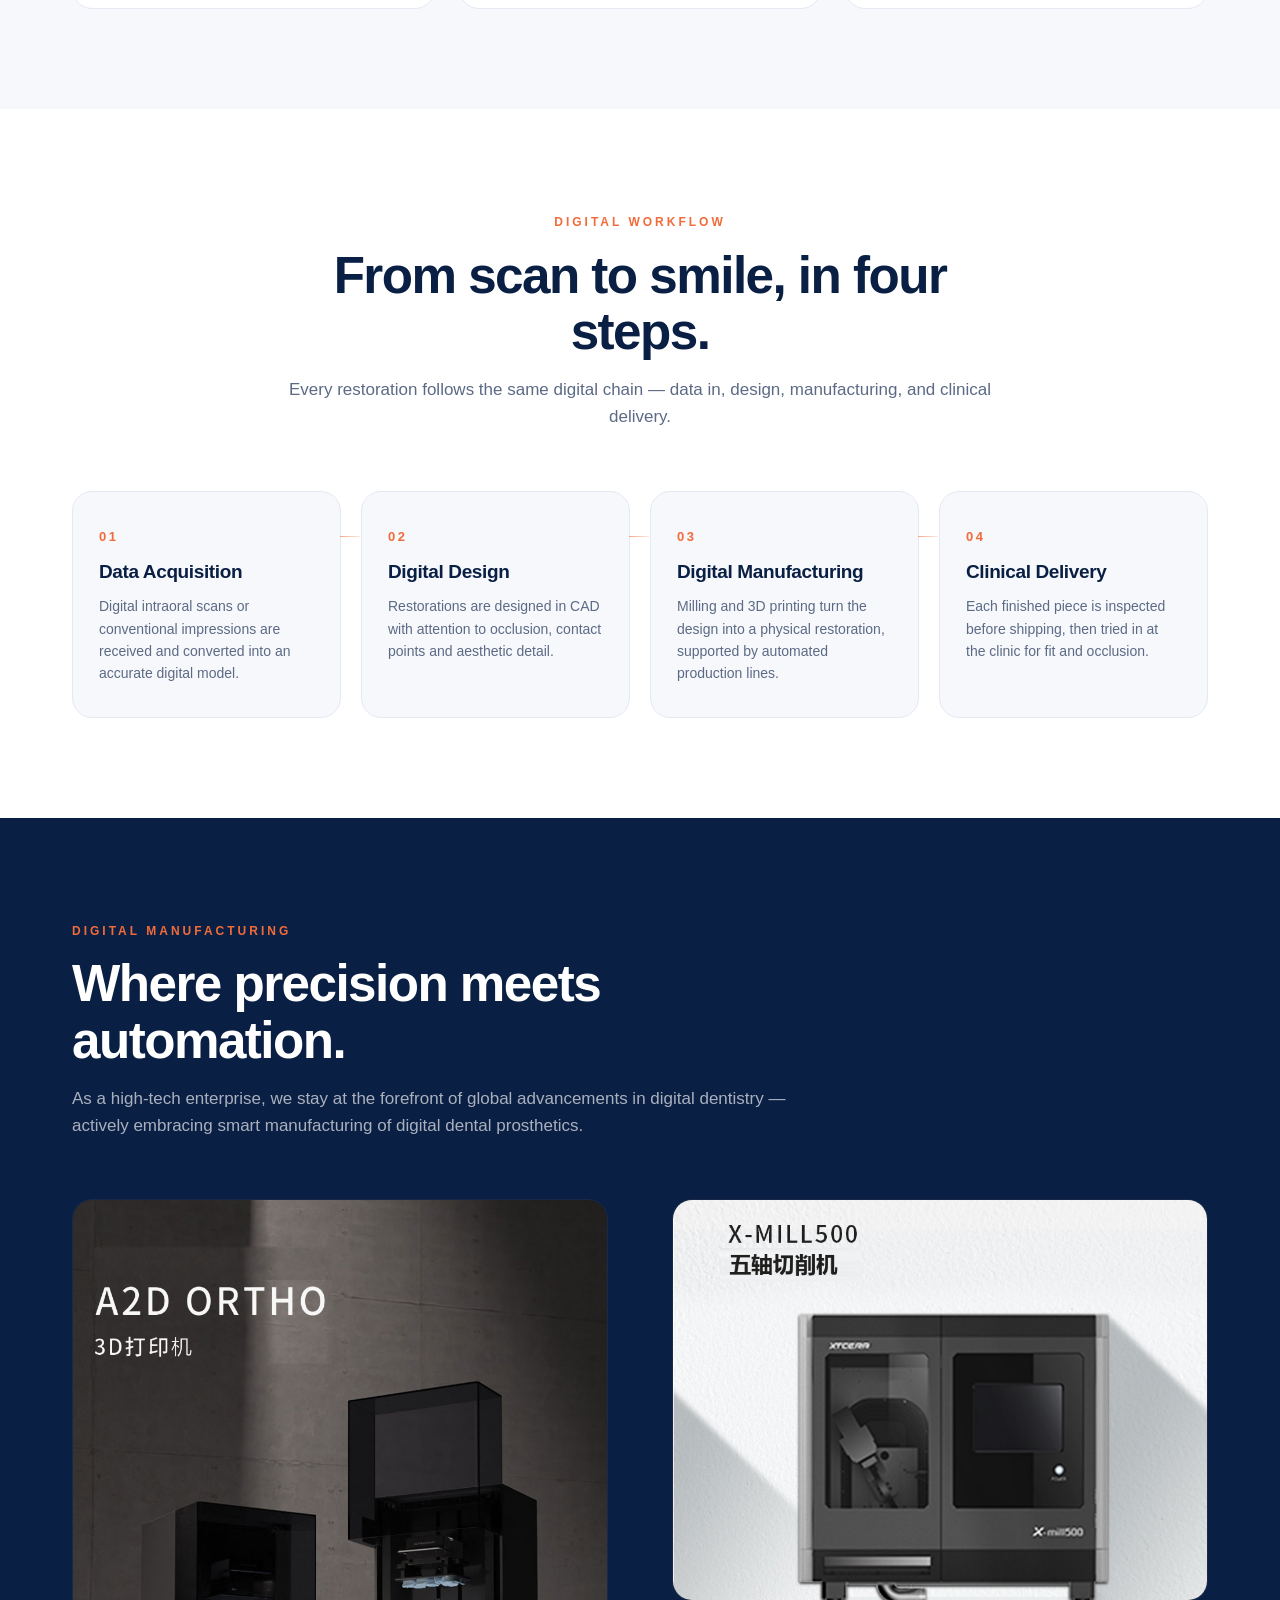
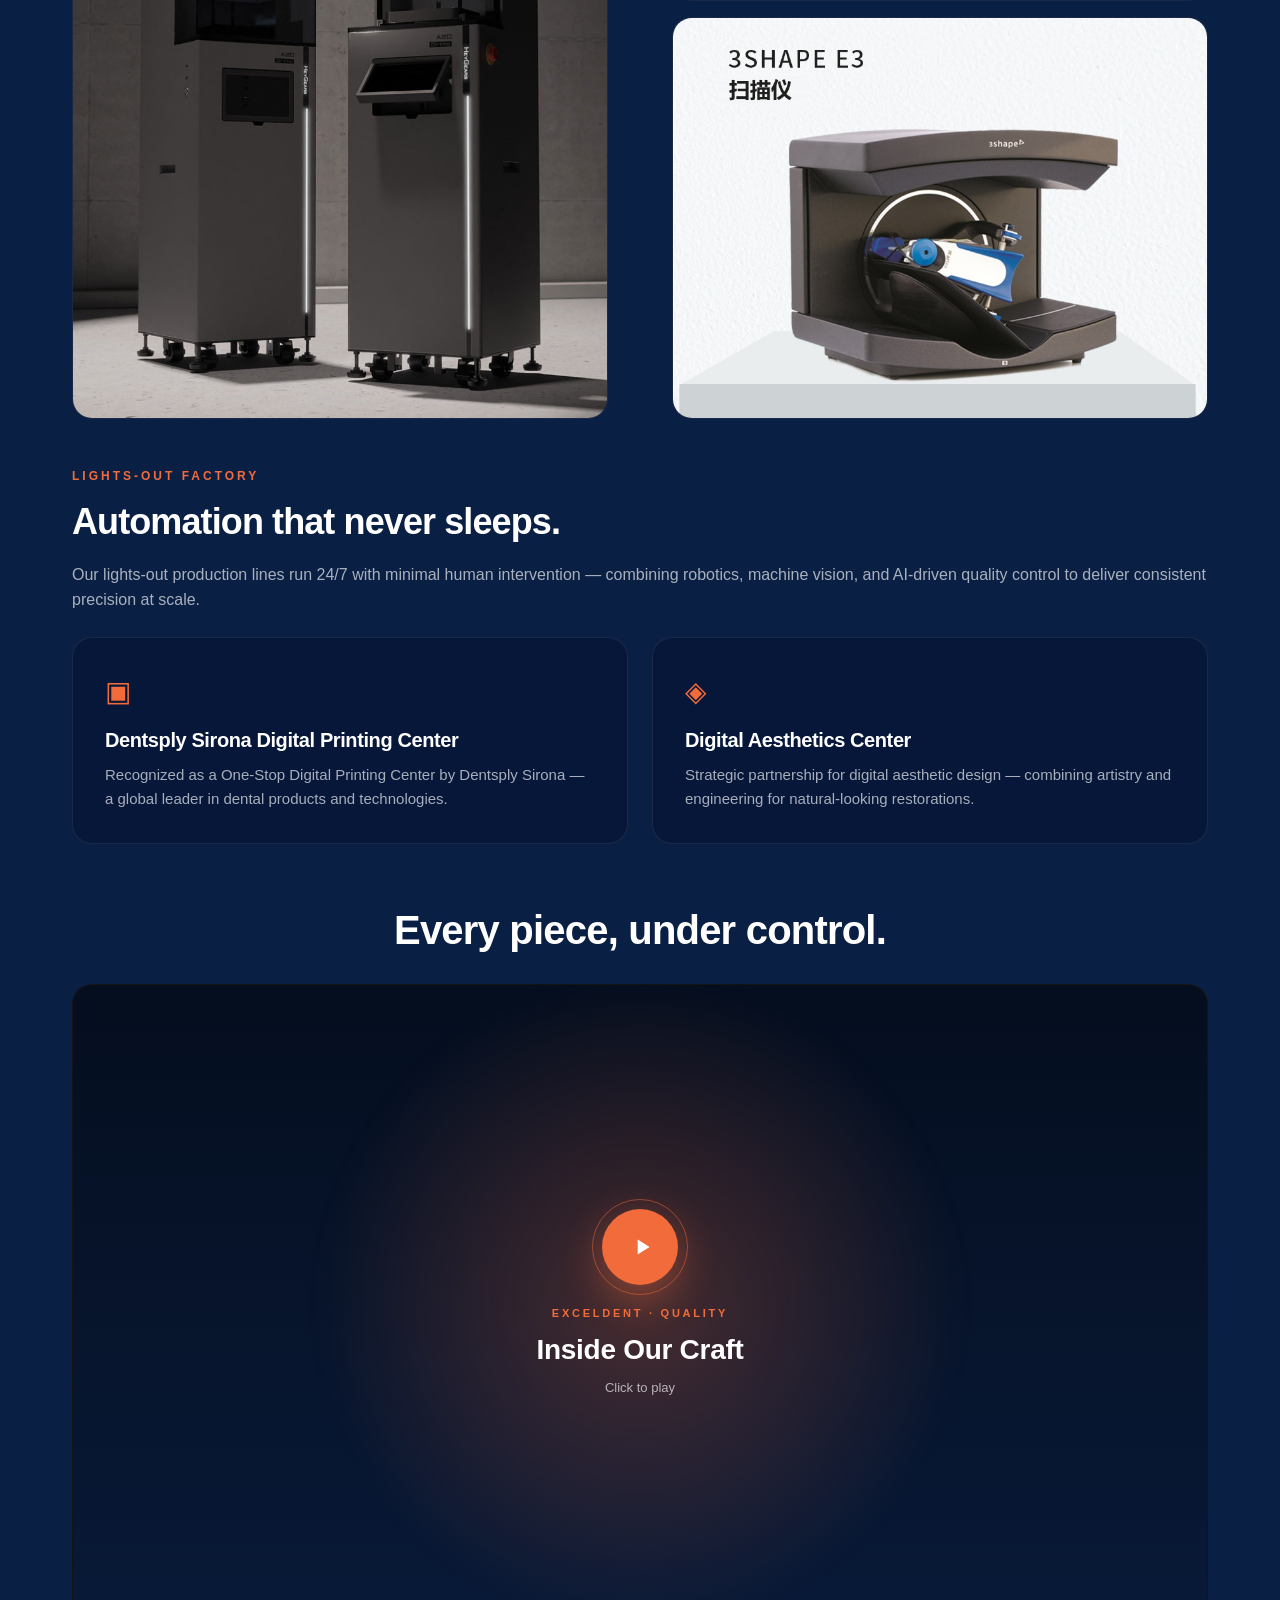
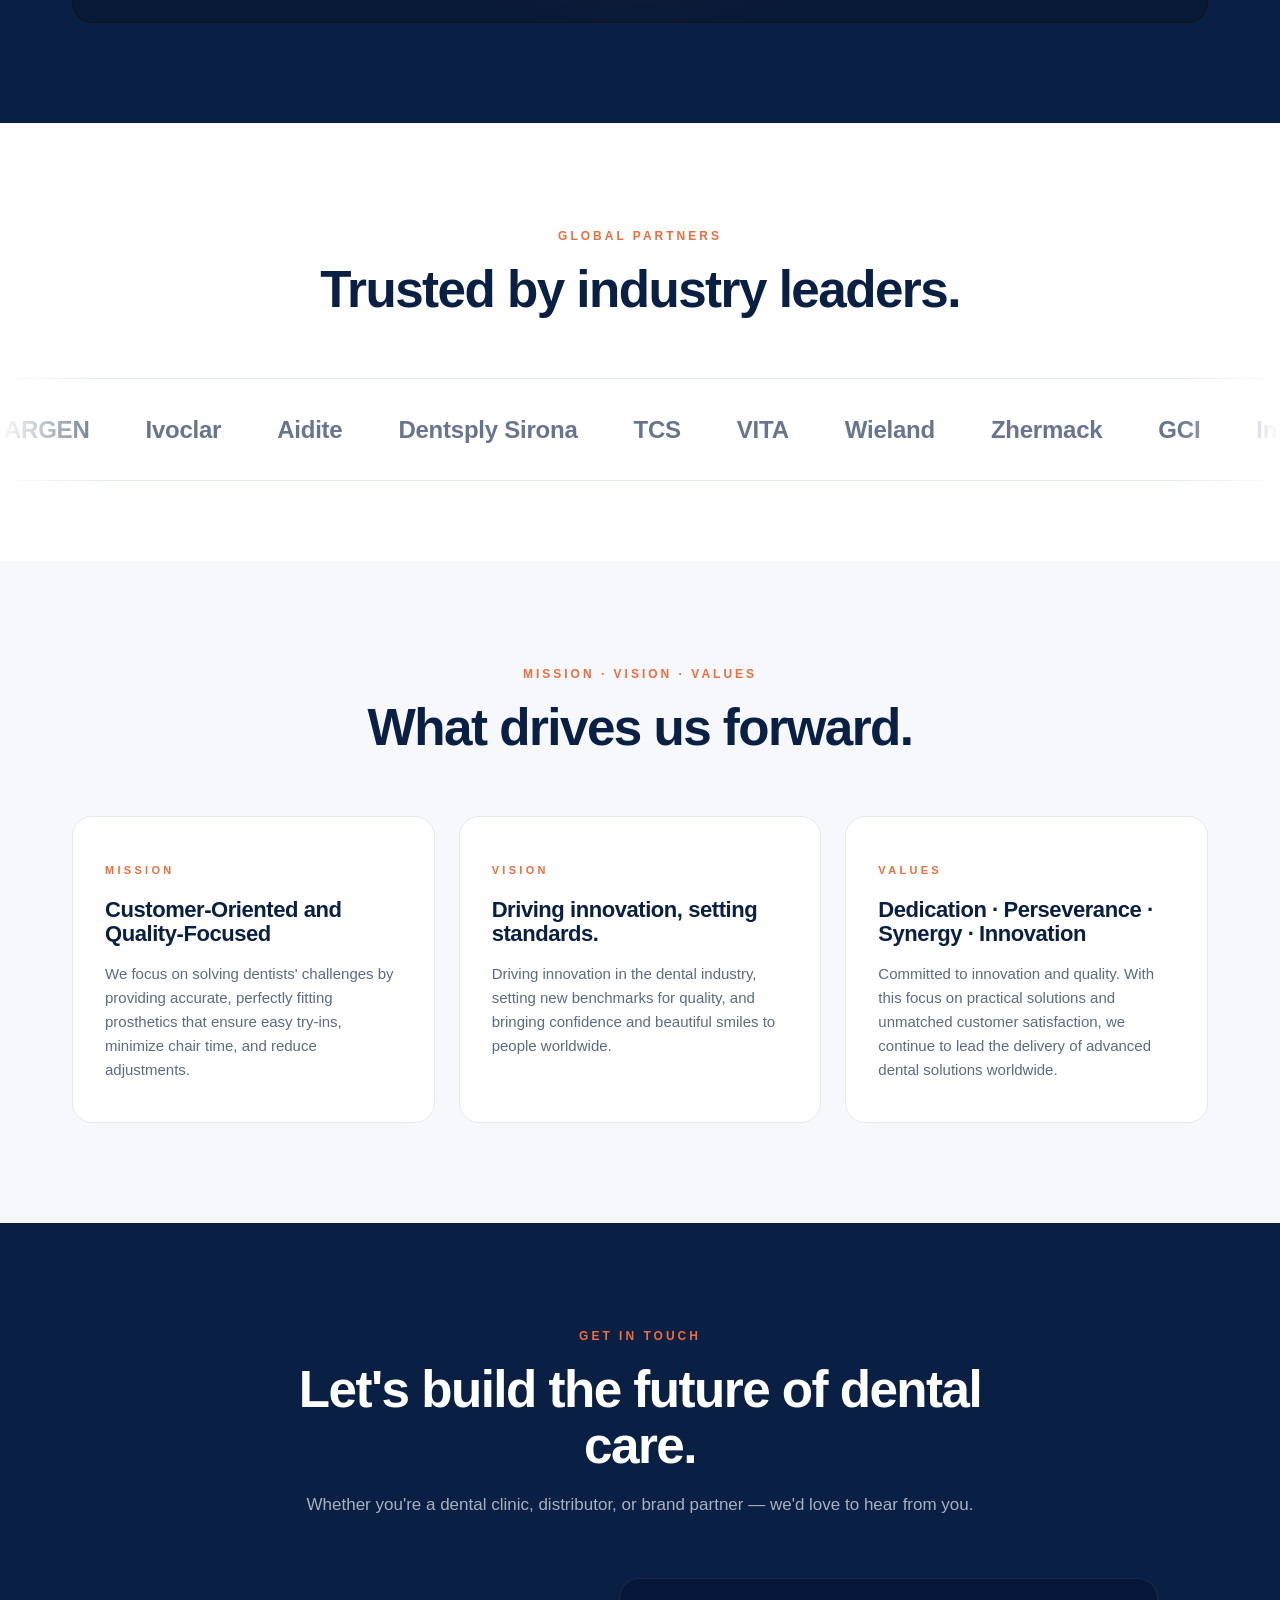
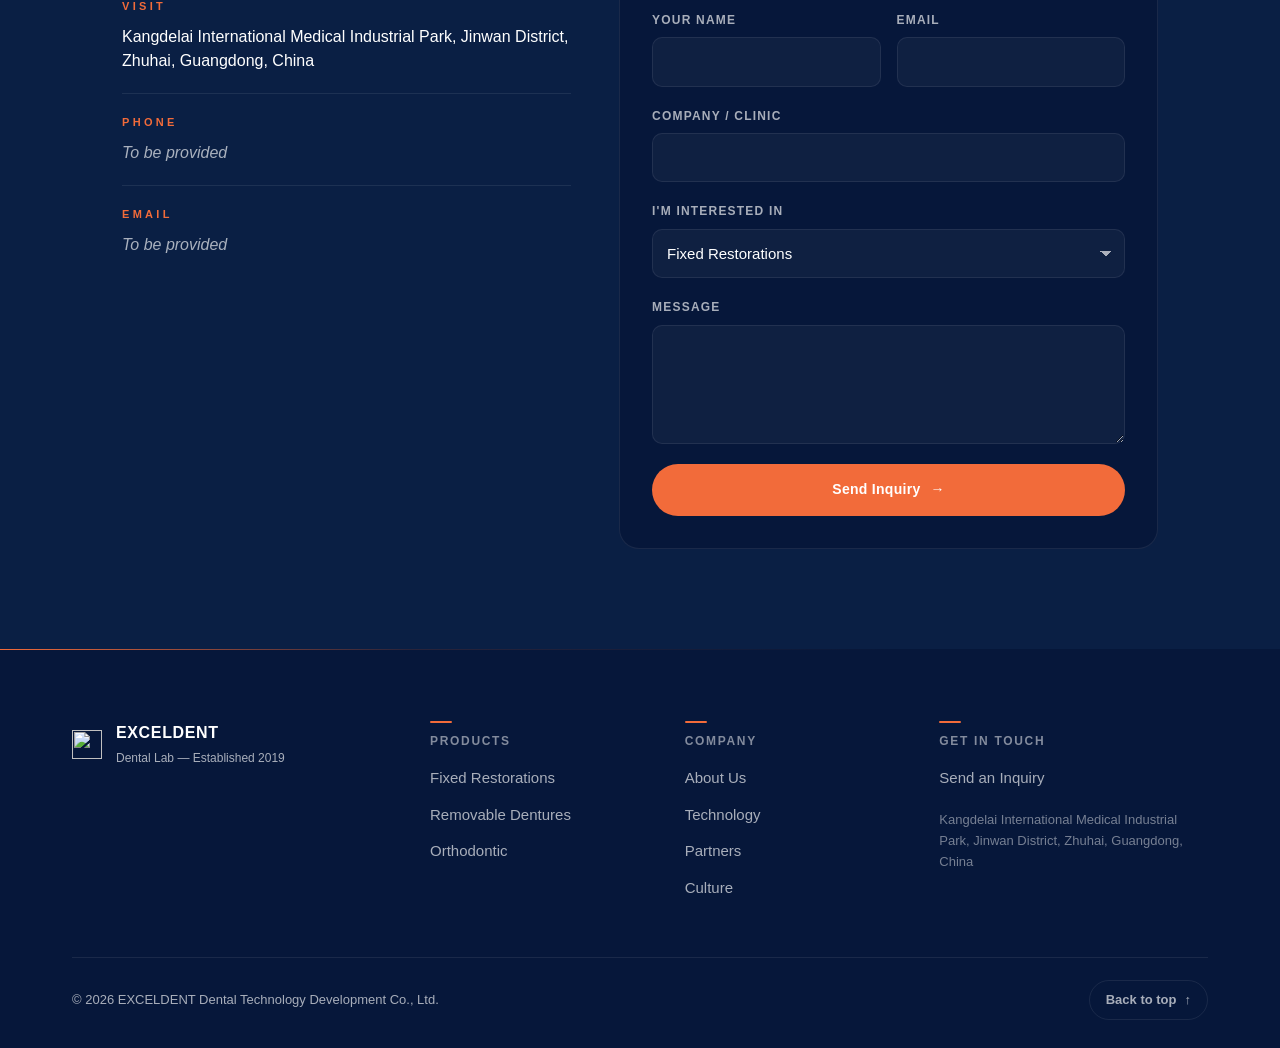
==== commit 901332b8: "home: 产品线卡片改为深蓝标题带（16:8.5），大类名入框居中，删除原图片/图形与网格纹理" ====
--- a/index.html
+++ b/index.html
@@ -276,11 +276,10 @@
         <div class="product-grid">
 
           <a class="product-card" id="p-fixed" href="product.html?line=fixed">
-            <div class="product-visual product-visual--1 product-visual--image" aria-hidden="true">
-              <img class="product-img" src="assets/products/fixed.png" alt="" loading="lazy" decoding="async">
+            <div class="product-visual">
+              <h3 class="product-title" data-en="Fixed Restorations" data-cn="固定修复体">Fixed Restorations</h3>
             </div>
             <div class="product-meta">
-              <h3 class="product-title" data-en="Fixed Restorations" data-cn="固定修复体">Fixed Restorations</h3>
               <p class="product-text" data-en="High-precision fixed prosthetics designed for long-term performance and natural aesthetics." data-cn="高精度固定修复体，长久耐用，自然美观。">High-precision fixed prosthetics designed for long-term performance and natural aesthetics.</p>
               <ul class="product-list">
                 <li data-en="Full Ceramic" data-cn="全瓷系列">Full Ceramic</li>
@@ -293,11 +292,10 @@
           </a>
 
           <a class="product-card" id="p-removable" href="product.html?line=removable">
-            <div class="product-visual product-visual--2 product-visual--image" aria-hidden="true">
-              <img class="product-img" src="assets/products/removable.png" alt="" loading="lazy" decoding="async">
+            <div class="product-visual">
+              <h3 class="product-title" data-en="Removable Dentures" data-cn="活动可摘义齿">Removable Dentures</h3>
             </div>
             <div class="product-meta">
-              <h3 class="product-title" data-en="Removable Dentures" data-cn="活动可摘义齿">Removable Dentures</h3>
               <p class="product-text" data-en="Comfortable, precise-fitting removable solutions for partial and full-arch restoration." data-cn="舒适、精准贴合的可摘义齿方案，覆盖局部与全口修复。">Comfortable, precise-fitting removable solutions for partial and full-arch restoration.</p>
               <ul class="product-list">
                 <li data-en="Removable Restoration" data-cn="活动修复">Removable Restoration</li>
@@ -308,11 +306,10 @@
           </a>
 
           <a class="product-card" id="p-ortho" href="product.html?line=ortho">
-            <div class="product-visual product-visual--3" aria-hidden="true">
-              <div class="product-glyph"></div>
+            <div class="product-visual">
+              <h3 class="product-title" data-en="Orthodontic" data-cn="正畸产品线">Orthodontic</h3>
             </div>
             <div class="product-meta">
-              <h3 class="product-title" data-en="Orthodontic" data-cn="正畸产品线">Orthodontic</h3>
               <p class="product-text" data-en="Modern orthodontic appliances engineered for predictable tooth movement and patient comfort." data-cn="现代正畸产品，可预测的牙齿移动与舒适的佩戴体验。">Modern orthodontic appliances engineered for predictable tooth movement and patient comfort.</p>
               <ul class="product-list">
                 <li data-en="Orthodontic Appliance" data-cn="矫正装置">Orthodontic Appliance</li>
--- a/styles.css
+++ b/styles.css
@@ -638,94 +638,15 @@
 }
 .product-card:hover::before { transform: scaleX(1); }
 .product-visual {
-  aspect-ratio: 4/3;
-  position: relative;
+  /* 16:8.5：承接大类名称的深蓝标题带，比例参考产品页占位框 */
+  aspect-ratio: 16 / 8.5;
+  position: relative;
+  display: flex;
+  align-items: center;
+  justify-content: center;
   background: linear-gradient(135deg, var(--navy-900) 0%, var(--navy-700) 100%);
   overflow: hidden;
 }
-.product-visual::before {
-  content: '';
-  position: absolute;
-  inset: 0;
-  background-image:
-    linear-gradient(rgba(255, 255, 255, 0.06) 1px, transparent 1px),
-    linear-gradient(90deg, rgba(255, 255, 255, 0.06) 1px, transparent 1px);
-  background-size: 32px 32px;
-  mask-image: radial-gradient(circle at 70% 30%, #000 20%, transparent 70%);
-  -webkit-mask-image: radial-gradient(circle at 70% 30%, #000 20%, transparent 70%);
-}
-.product-visual--1 .product-glyph {
-  position: absolute; inset: 0; margin: auto;
-  width: 100px; height: 100px;
-  background: linear-gradient(135deg, var(--orange) 0%, #FFA26F 100%);
-  clip-path: polygon(50% 5%, 95% 30%, 95% 70%, 50% 95%, 5% 70%, 5% 30%);
-  box-shadow: 0 20px 60px rgba(242, 107, 58, 0.4);
-}
-.product-visual--2 .product-glyph {
-  position: absolute; inset: 0; margin: auto;
-  width: 120px; height: 80px;
-  background: linear-gradient(135deg, #FFFFFF 0%, #EAF0F9 100%);
-  border-radius: 50% 50% 50% 50% / 60% 60% 40% 40%;
-  box-shadow: 0 16px 50px rgba(255, 255, 255, 0.2);
-}
-.product-visual--3 .product-glyph {
-  position: absolute; inset: 0; margin: auto;
-  width: 110px; height: 110px;
-  background: transparent;
-  border: 6px solid var(--orange);
-  border-radius: 50%;
-  box-shadow: 0 0 0 6px rgba(242, 107, 58, 0.25);
-}
-.product-visual--image {
-  display: flex;
-  align-items: center;
-  justify-content: center;
-  padding: 14px;
-}
-.product-visual--image .product-img {
-  display: block;
-  max-width: 100%;
-  max-height: 100%;
-  width: auto;
-  height: auto;
-  object-fit: contain;
-  filter: drop-shadow(0 14px 40px rgba(0, 0, 0, 0.35));
-  transition: transform 0.5s cubic-bezier(0.2, 0.7, 0.2, 1);
-}
-/* 悬停：产品图轻微放大上浮 */
-.product-card:hover .product-img {
-  transform: scale(1.08) translateY(-4px);
-}
-/* 悬停：正畸卡的圆环标识同步放大 */
-.product-visual--3 .product-glyph {
-  transition: transform 0.5s cubic-bezier(0.2, 0.7, 0.2, 1);
-}
-.product-card:hover .product-visual--3 .product-glyph {
-  transform: scale(1.12);
-}
-/* 高光扫过：一条斜向光带从左划到右（只加在带实拍图的视觉区，
-   正畸卡的 ::after 被中心橙点占用，不能共用） */
-.product-visual--image::after {
-  content: '';
-  position: absolute;
-  top: 0; left: -70%;
-  width: 50%; height: 100%;
-  background: linear-gradient(100deg, transparent, rgba(255, 255, 255, 0.16), transparent);
-  transform: skewX(-18deg);
-  pointer-events: none;
-}
-.product-card:hover .product-visual--image::after {
-  left: 130%;
-  transition: left 0.7s ease;
-}
-.product-visual--3::after {
-  content: '';
-  position: absolute; top: 50%; left: 50%;
-  transform: translate(-50%, -50%);
-  width: 50px; height: 50px;
-  background: var(--orange);
-  border-radius: 50%;
-}
 .product-meta {
   padding: 28px 28px 32px;
   display: flex;
@@ -733,12 +654,19 @@
   flex: 1;
 }
 .product-title {
+  /* 标题已移入深蓝标题带，作为大类名称居中显示 */
+  position: relative;
+  z-index: 1;
+  padding: 0 20px;
+  text-align: center;
   font-size: 22px;
-  font-weight: 800;
-  color: var(--ink);
+  line-height: 1.4;
+  font-weight: 700;
+  letter-spacing: 0.1em;
+  color: rgba(255, 255, 255, 0.94);
 }
 .product-text {
-  margin-top: 12px;
+  margin-top: 0;
   color: var(--muted);
   font-size: 15px;
   line-height: 1.6;
@@ -852,7 +780,7 @@
    换真图时把 .pd-ph 整块换成 <img> 即可，其余结构无需改动 */
 .pd-ph {
   position: relative;
-  aspect-ratio: 4 / 3;
+  aspect-ratio: 16 / 10;
   width: 100%;
   display: flex;
   align-items: center;
@@ -860,24 +788,17 @@
   overflow: hidden;
   background: linear-gradient(160deg, var(--navy-900) 0%, var(--navy-700) 100%);
 }
-.pd-ph::after {
-  content: '';
-  position: absolute; inset: 0;
-  background-image:
-    linear-gradient(rgba(255, 255, 255, 0.05) 1px, transparent 1px),
-    linear-gradient(90deg, rgba(255, 255, 255, 0.05) 1px, transparent 1px);
-  background-size: 26px 26px;
-  mask-image: radial-gradient(circle at 50% 45%, #000 15%, transparent 70%);
-  -webkit-mask-image: radial-gradient(circle at 50% 45%, #000 15%, transparent 70%);
-}
 .pd-ph .ph-mark {
   position: relative;
   z-index: 1;
-  padding: 0 18px;
+  max-width: 100%;
+  padding: 0 20px;
   text-align: center;
-  font-size: 15px;
+  font-size: 19px;
+  line-height: 1.4;
   font-weight: 700;
-  letter-spacing: 0.1em;
+  letter-spacing: 0.06em;
+  overflow-wrap: break-word;
   color: rgba(255, 255, 255, 0.92);
 }
 .pd-ph .ph-tag {
